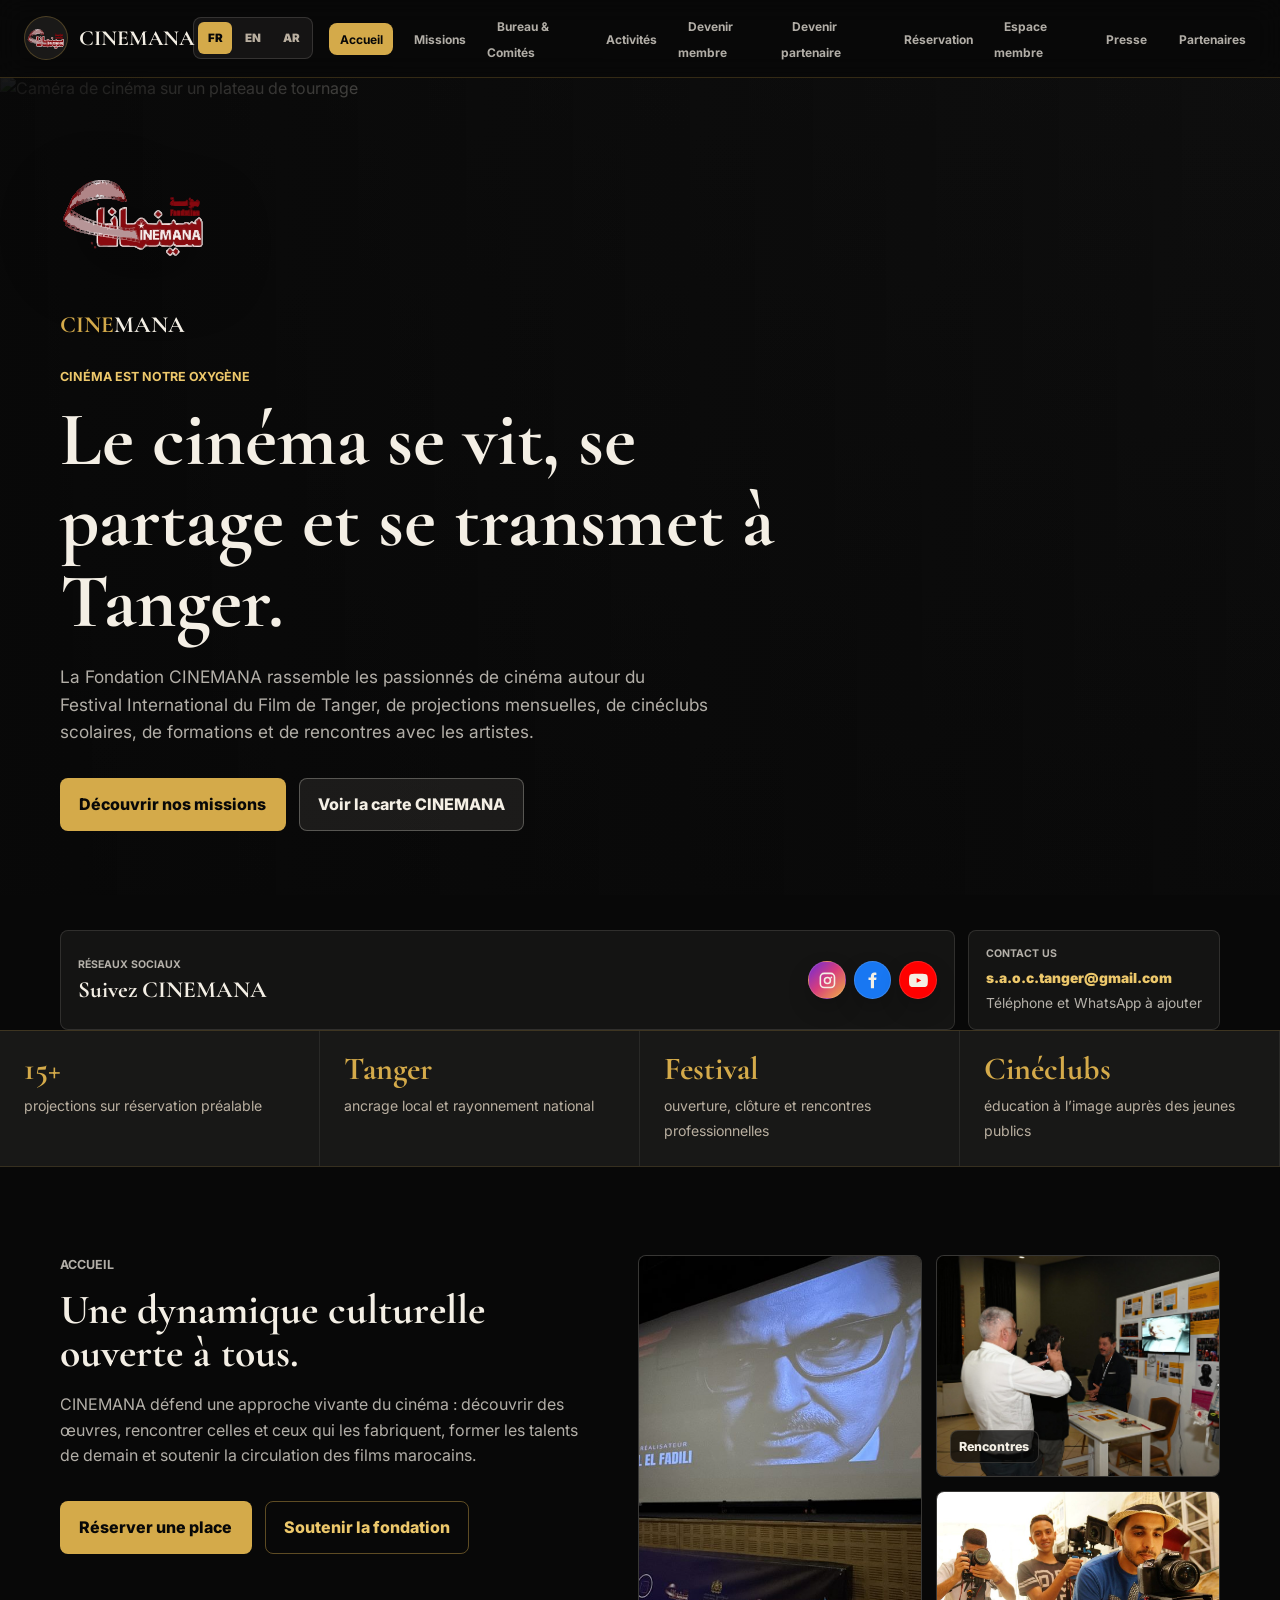
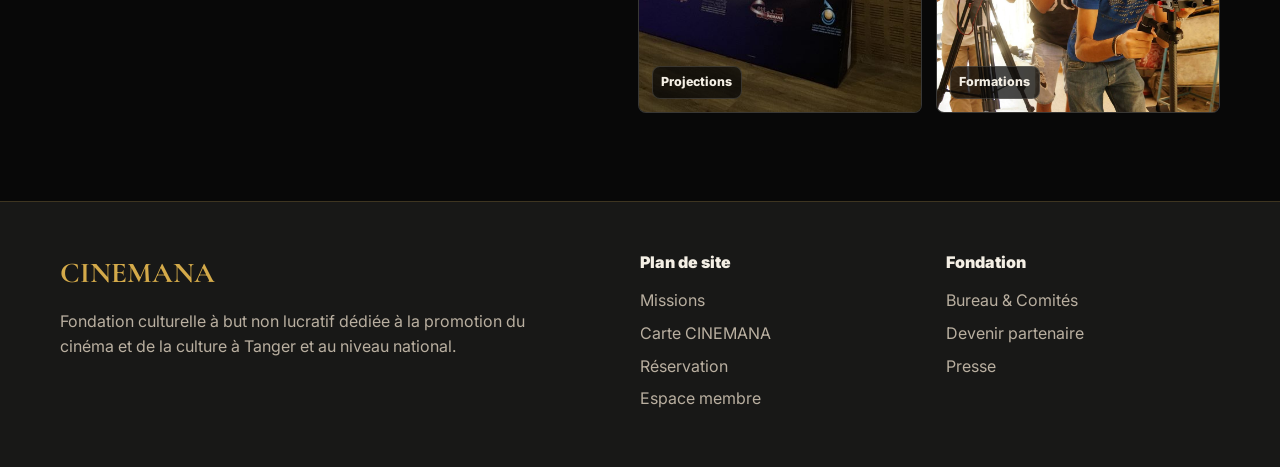
==== index.html @ 995d3445 "Add files via upload" ====
<!DOCTYPE html>
<html lang="fr">
<head>
  <meta charset="UTF-8">
  <meta name="viewport" content="width=device-width, initial-scale=1.0">
  <title>Fondation CINEMANA | Cinéma et culture à Tanger</title>
  <meta name="description" content="Fondation CINEMANA, institution culturelle à but non lucratif dédiée au cinéma, aux cinéclubs, aux formations et au Festival International du Film de Tanger.">
  <link rel="icon" type="image/svg+xml" href="assets/cinemana-logo.svg?v=20260525-favicon">
  <link rel="shortcut icon" href="assets/cinemana-logo.svg?v=20260525-favicon">
  <link rel="preconnect" href="https://fonts.googleapis.com">
  <link rel="preconnect" href="https://fonts.gstatic.com" crossorigin>
  <link rel="preconnect" href="https://images.unsplash.com">
  <link href="https://fonts.googleapis.com/css2?family=Cairo:wght@400;600;700;800&family=Cormorant+Garamond:wght@600;700&family=Inter:wght@400;500;600;700&display=swap" rel="stylesheet">
  <link rel="stylesheet" href="style.css?v=20260526-social-links">
</head>
<body>
  <nav class="site-nav" aria-label="Navigation principale">
    <a class="brand" href="javascript:void(0)" onclick="showPage('home')">
      <img class="brand-logo" src="assets/cinemana-logo.svg?v=20260520-official-logo" alt="Logo CINEMANA">
      <span>CINEMANA</span>
    </a>
    <div class="lang-switcher" aria-label="Choisir la langue">
      <button type="button" class="active" data-lang="fr" onclick="setLanguage('fr')">FR</button>
      <button type="button" data-lang="en" onclick="setLanguage('en')">EN</button>
      <button type="button" data-lang="ar" onclick="setLanguage('ar')">AR</button>
    </div>
    <button class="menu-toggle" type="button" aria-label="Ouvrir le menu" onclick="toggleMenu()">
      <span></span>
      <span></span>
      <span></span>
    </button>
    <ul class="nav-links" id="navLinks">
      <li><a href="javascript:void(0)" id="nav-home" class="active" onclick="showPage('home')">Accueil</a></li>
      <li><a href="javascript:void(0)" id="nav-missions" onclick="showPage('missions')">Missions</a></li>
      <li><a href="javascript:void(0)" id="nav-bureau" onclick="showPage('bureau')">Bureau & Comités</a></li>
      <li><a href="javascript:void(0)" id="nav-activities" onclick="showPage('activities')">Activités</a></li>
      <li><a href="javascript:void(0)" id="nav-membership" onclick="showPage('membership')">Devenir membre</a></li>
      <li><a href="javascript:void(0)" id="nav-partner" onclick="showPage('partner')">Devenir partenaire</a></li>
      <li><a href="javascript:void(0)" id="nav-reservation" onclick="showPage('reservation')">Réservation</a></li>
      <li><a href="javascript:void(0)" id="nav-dashboard" onclick="showPage('dashboard')">Espace membre</a></li>
      <li><a href="javascript:void(0)" id="nav-press" onclick="showPage('press')">Presse</a></li>
      <li><a href="javascript:void(0)" id="nav-partners" onclick="showPage('partners')">Partenaires</a></li>
    </ul>
  </nav>

  <main>
    <section class="page active" id="page-home">
      <div class="hero">
        <img class="hero-image" src="https://images.unsplash.com/photo-1485846234645-a62644f84728?auto=format&fit=crop&w=1800&q=82" alt="Caméra de cinéma sur un plateau de tournage">
        <div class="hero-shade"></div>
        <div class="hero-content">
          <img class="hero-logo" src="assets/cinemana-logo.svg?v=20260520-official-logo" alt="Logo CINEMANA">
          <div class="animated-logo" aria-label="Logo CINEMANA animé">
            <span>CINE</span><span>MANA</span>
          </div>
          <p class="eyebrow">CINÉMA est notre oxygène</p>
          <h1>Le cinéma se vit, se partage et se transmet à Tanger.</h1>
          <p class="hero-copy">
            La Fondation CINEMANA rassemble les passionnés de cinéma autour du Festival International du Film de Tanger, de projections mensuelles, de cinéclubs scolaires, de formations et de rencontres avec les artistes.
          </p>
          <div class="hero-actions">
            <button class="btn primary" type="button" onclick="showPage('missions')">Découvrir nos missions</button>
            <button class="btn secondary" type="button" onclick="showPage('membership')">Voir la carte CINEMANA</button>
          </div>
        </div>
      </div>

      <section class="metrics-band" aria-label="Repères CINEMANA">
        <div>
          <strong>15+</strong>
          <span>projections sur réservation préalable</span>
        </div>
        <div>
          <strong>Tanger</strong>
          <span>ancrage local et rayonnement national</span>
        </div>
        <div>
          <strong>Festival</strong>
          <span>ouverture, clôture et rencontres professionnelles</span>
        </div>
        <div>
          <strong>Cinéclubs</strong>
          <span>éducation à l’image auprès des jeunes publics</span>
        </div>
      </section>

      <section class="section intro-grid">
        <div>
          <p class="eyebrow">Accueil</p>
          <h2>Une dynamique culturelle ouverte à tous.</h2>
          <p>
            CINEMANA défend une approche vivante du cinéma : découvrir des œuvres, rencontrer celles et ceux qui les fabriquent, former les talents de demain et soutenir la circulation des films marocains.
          </p>
          <div class="inline-actions">
            <button class="btn primary" type="button" onclick="showPage('reservation')">Réserver une place</button>
            <button class="btn ghost" type="button" onclick="showPage('partner')">Soutenir la fondation</button>
          </div>
        </div>
        <div class="photo-stack" aria-label="Photos CINEMANA">
          <figure>
            <img loading="lazy" src="assets/activities/monthly-screening.jpg?v=20260525" alt="Projection CINEMANA dans une salle de cinéma">
            <figcaption>Projections</figcaption>
          </figure>
          <figure>
            <img loading="lazy" src="assets/activities/tff-networking.jpg?v=20260525" alt="Rencontre professionnelle pendant le festival">
            <figcaption>Rencontres</figcaption>
          </figure>
          <figure>
            <img loading="lazy" src="assets/activities/school-cineclub-workshop.jpg?v=20260525" alt="Atelier de formation audiovisuelle avec caméra">
            <figcaption>Formations</figcaption>
          </figure>
        </div>
      </section>
    </section>

    <section class="page" id="page-missions">
      <header class="page-hero">
        <p class="eyebrow">Missions</p>
        <h1>Promouvoir le cinéma, former les publics et renforcer les passerelles culturelles.</h1>
      </header>
      <section class="section split">
        <div>
          <h2>La Fondation CINEMANA</h2>
          <p>
            La Fondation CINEMANA est une institution culturelle à but non lucratif dédiée à la promotion du cinéma et de la culture, active à Tanger et au niveau national à travers la Fédération nationale des cinéclubs.
          </p>
          <p>
            Nos missions s’articulent autour de plusieurs axes complémentaires, du festival aux formations, en passant par la médiation culturelle et le renforcement de la distribution des films marocains.
          </p>
        </div>
        <aside class="quote-panel">
          <p>Rejoignez-nous et participez directement ou indirectement à une dynamique culturelle vivante.</p>
        </aside>
      </section>
      <section class="section cards-grid mission-grid">
        <article class="info-card wide">
          <span>01</span>
          <h3>Festival International du Film de Tanger</h3>
          <p>
            Événement phare de notre programmation, le festival propose chaque année une sélection riche de longs et courts métrages marocains et internationaux, des avant-premières, des hommages, ainsi que des rencontres professionnelles. Il est un rendez-vous incontournable pour les cinéphiles et les acteurs du secteur.
          </p>
          <p class="note">Photos du festival à venir.</p>
        </article>
        <article class="info-card">
          <span>02</span>
          <h3>Projections mensuelles</h3>
          <p>Tout au long de l’année, nous organisons des séances régulières dans des salles partenaires à Tanger, permettant au public de découvrir ou redécouvrir des œuvres marocaines et étrangères dans un cadre convivial.</p>
        </article>
        <article class="info-card">
          <span>03</span>
          <h3>Cinéclubs scolaires</h3>
          <p>Nous accompagnons les établissements scolaires dans la création et l’animation de cinéclubs, afin d’éveiller les jeunes générations au langage cinématographique et de former des spectateurs critiques et passionnés.</p>
        </article>
        <article class="info-card">
          <span>04</span>
          <h3>Formations aux métiers du cinéma</h3>
          <p>En partenariat avec des professionnels et la Fédération nationale des cinéclubs, nous proposons des ateliers et des cursus de formation en réalisation, montage, écriture de scénario et gestion de projet culturel.</p>
        </article>
        <article class="info-card">
          <span>05</span>
          <h3>Médiation nationale et internationale</h3>
          <p>Nous développons des actions de médiation culturelle pour rapprocher le cinéma de tous les publics et tissons des partenariats avec des institutions étrangères pour favoriser les échanges et la coopération cinématographique.</p>
        </article>
        <article class="info-card">
          <span>06</span>
          <h3>Infrastructure locale</h3>
          <p>Par la médiatisation de nos actions et l’attractivité de nos événements, nous contribuons à faire rayonner Tanger sur les scènes locale et internationale, tout en soutenant le développement des équipements et des lieux de diffusion.</p>
        </article>
        <article class="info-card wide">
          <span>07</span>
          <h3>Distribution des films marocains</h3>
          <p>Nous travaillons activement à faciliter la circulation des œuvres marocaines sur le territoire national et à l’étranger, en créant des passerelles entre producteurs, distributeurs et salles de cinéma.</p>
        </article>
      </section>
    </section>

    <section class="page" id="page-bureau">
      <header class="page-hero compact">
        <p class="eyebrow">Bureau & Comités</p>
        <h1>Une équipe engagée pour porter les projets CINEMANA.</h1>
      </header>
      <section class="section bureau-layout">
        <div>
          <p class="eyebrow">Bureau exécutif</p>
          <div class="people-list">
            <article><span>Président</span><strong>Mohammed Said Zerbouh</strong></article>
            <article><span>Secrétaire général</span><strong>Ahmed Lahrichi</strong></article>
            <article><span>Trésorier</span><strong>Sara Boulaich</strong></article>
            <article><span>Conseiller</span><strong>Hamza Dakkoun</strong></article>
            <article><span>Conseiller</span><strong>Salaheddin Barghouti</strong></article>
          </div>
        </div>
        <div>
          <p class="eyebrow">Coordinateurs des comités</p>
          <div class="committee-grid">
            <article><span>Organisation</span><strong>Amr Bekkari</strong></article>
            <article><span>Logistique</span><strong>Mohcine El Jaouhari</strong></article>
            <article><span>Audiovisuel</span><strong>Anas Aba</strong></article>
            <article><span>Communication</span><strong>Khaoula El Maaroufi</strong></article>
          </div>
        </div>
      </section>
    </section>

    <section class="page" id="page-activities">
      <header class="page-hero">
        <p class="eyebrow">Activités</p>
        <h1>Activités CINEMANA</h1>
      </header>
      <section class="section activities-index" id="activitiesOverview">
        <div class="activities-intro">
          <p class="eyebrow" id="activitiesOverviewEyebrow">Nos activités</p>
          <h2 id="activitiesOverviewTitle">Explorez les programmes CINEMANA</h2>
        </div>
        <div class="activity-card-grid" id="activityCardGrid"></div>
      </section>
      <section class="section activity-detail-view" id="activityDetail" hidden>
        <button class="btn secondary activity-back" type="button" id="activityBackButton" onclick="closeActivityDetail()">Retour aux activités</button>
        <article class="activity-detail-card" id="activityDetailContent"></article>
      </section>
      <section class="section activity-list legacy-activity-list" hidden>
        <article class="activity-feature">
          <img loading="lazy" src="assets/activities/tff-lobby.jpg?v=20260522" alt="Public du Tangier Film Festival dans le hall">
          <div>
            <p class="eyebrow">Temps fort</p>
            <h2>Tangier Film Festival</h2>
            <div class="festival-copy">
              <p>Tangier Film Festival est une manifestation internationale qui s’est solidement imposée dans le circuit régional des festivals de cinéma comme l’un des festivals africains et arabes les plus réputés.</p>
              <p>Il propose une sélection impressionnante de films en compétition, comprenant des longs métrages, des courts métrages de fiction, des courts métrages d’animation et des courts métrages documentaires, avec la présence de distributeurs et d’agents de festivals de renommée internationale.</p>
              <p>Le Festival invite chaque année des cinéastes du monde entier à participer au Tangier Film Factory, où ils auront l’opportunité de développer leur networking entre producteurs, acheteurs, distributeurs et porteurs de projets, et de voir leur film présenté sur la plateforme du Festival ainsi que promu auprès de tous nos membres à travers le monde.</p>
            </div>
          </div>
        </article>
        <div class="cards-grid">
          <article class="info-card"><h3>Compétition internationale</h3><p>Longs métrages, courts métrages de fiction, animation et documentaires dans une sélection reconnue.</p></article>
          <article class="info-card"><h3>Tangier Film Factory</h3><p>Un espace de développement et de networking entre cinéastes, producteurs, acheteurs et distributeurs.</p></article>
          <article class="info-card"><h3>Rayonnement mondial</h3><p>Des films présentés sur la plateforme du Festival et promus auprès d’un réseau international de membres.</p></article>
        </div>
        <div class="festival-gallery" aria-label="Photos du Tangier Film Festival">
          <figure>
            <img loading="lazy" src="assets/activities/tff-red-carpet.jpg?v=20260522" alt="Invités sur le tapis rouge du Tangier Film Festival">
            <figcaption>Tapis rouge</figcaption>
          </figure>
          <figure>
            <img loading="lazy" src="assets/activities/tff-theatre.jpg?v=20260522" alt="Public dans la salle pendant le Tangier Film Festival">
            <figcaption>Cérémonie</figcaption>
          </figure>
          <figure>
            <img loading="lazy" src="assets/activities/tff-networking.jpg?v=20260522" alt="Espace professionnel du Tangier Film Festival">
            <figcaption>Networking</figcaption>
          </figure>
          <figure>
            <img loading="lazy" src="assets/activities/tff-press.webp?v=20260522" alt="Interview presse pendant le Tangier Film Festival">
            <figcaption>Presse</figcaption>
          </figure>
          <figure>
            <img loading="lazy" src="assets/activities/tff-awards.jpg?v=20260522" alt="Lauréats avec leurs trophées au Tangier Film Festival">
            <figcaption>Lauréats</figcaption>
          </figure>
        </div>
        <article class="activity-feature monthly-feature">
          <img loading="lazy" src="assets/activities/monthly-screening.jpg?v=20260522" alt="Projection mensuelle CINEMANA au Palais des Arts de Tanger">
          <div>
            <p class="eyebrow">Cycle de projections</p>
            <h2>Projections Mensuelles</h2>
            <div class="monthly-copy">
              <p>Dans le cadre du projet SIN lancé par le ministère de la Jeunesse et de la Culture en partenariat avec la Fédération nationale des cinéclubs, la Fondation CINEMANA organise des cycles de projections mensuelles en collaboration avec la Direction régionale de la culture et le Palais des Arts de Tanger.</p>
            </div>
          </div>
        </article>
        <div class="cards-grid monthly-cards">
          <article class="info-card"><h3>Projet SIN</h3><p>Un programme national qui rapproche le cinéma du public et accompagne la vie culturelle locale.</p></article>
          <article class="info-card"><h3>Partenariats institutionnels</h3><p>Une action menée avec le ministère, la Fédération nationale des cinéclubs et la Direction régionale de la culture.</p></article>
          <article class="info-card"><h3>Palais des Arts de Tanger</h3><p>Un espace de projection et de rencontre pour partager les films avec les publics de Tanger.</p></article>
        </div>
        <div class="festival-gallery monthly-gallery" aria-label="Photos des projections mensuelles CINEMANA">
          <figure>
            <img loading="lazy" src="assets/activities/monthly-screening.jpg?v=20260522" alt="Écran de projection pendant une projection mensuelle CINEMANA">
            <figcaption>Projection</figcaption>
          </figure>
          <figure>
            <img loading="lazy" src="assets/activities/monthly-lobby.jpg?v=20260522" alt="Public dans le hall pendant les projections mensuelles CINEMANA">
            <figcaption>Accueil du public</figcaption>
          </figure>
          <figure>
            <img loading="lazy" src="assets/activities/monthly-award.jpg?v=20260522" alt="Remise symbolique pendant une projection mensuelle CINEMANA">
            <figcaption>Rencontre</figcaption>
          </figure>
          <figure>
            <img loading="lazy" src="assets/activities/monthly-guests.jpg?v=20260522" alt="Invités devant le panneau CINEMANA pendant les projections mensuelles">
            <figcaption>Invités</figcaption>
          </figure>
          <figure>
            <img loading="lazy" src="assets/activities/monthly-interview.jpg?v=20260522" alt="Interview pendant les projections mensuelles CINEMANA">
            <figcaption>Échange</figcaption>
          </figure>
        </div>
        <article class="activity-feature training-feature">
          <img loading="lazy" src="assets/activities/courts-entre-2-rives.jpg?v=20260523" alt="Affiche de la résidence COURTS ENTRE 2 RIVES">
          <div>
            <p class="eyebrow">Atelier et formation</p>
            <h2>COURTS ENTRE 2 RIVES</h2>
            <div class="training-copy">
              <p>La Fondation CINEMANA organise, en partenariat avec France Télévisions et les trois festivals Les Nuits MED, MoliseCinema et Vues sur les Arts, la résidence méditerranéenne « COURTS ENTRE 2 RIVES », qui invite quatre porteurs de projets de courts métrages du Maroc, de France, de Tunisie et d’Italie à développer leurs projets et à concourir pour un prix d’achat de France Télévisions.</p>
            </div>
          </div>
        </article>
        <div class="cards-grid training-cards">
          <article class="info-card"><h3>Résidence méditerranéenne</h3><p>Un programme de développement dédié aux courts métrages entre le Maroc, la France, la Tunisie et l’Italie.</p></article>
          <article class="info-card"><h3>Partenaires internationaux</h3><p>Une résidence organisée avec France Télévisions, Les Nuits MED, MoliseCinema et Vues sur les Arts.</p></article>
          <article class="info-card"><h3>Prix d’achat</h3><p>Les projets accompagnés concourent pour un prix d’achat de France Télévisions.</p></article>
        </div>
        <article class="activity-feature school-feature">
          <img loading="lazy" src="assets/activities/school-cineclub-camera.jpg?v=20260523" alt="Élève manipulant une caméra pendant un cinéclub scolaire CINEMANA">
          <div>
            <p class="eyebrow">Cinéclubs scolaires</p>
            <h2>Cinéclubs scolaires</h2>
            <div class="school-copy">
              <p>La Fondation CINEMANA anime des ciné-clubs scolaires au sein de plusieurs établissements éducatifs de Tanger, à travers l’organisation de projections de films, d’ateliers d’initiation au cinéma et de formations destinées aux élèves et aux étudiants. À travers ces activités, la fondation œuvre à promouvoir l’éducation à l’image, à développer l’esprit critique et la créativité des jeunes, tout en favorisant l’échange culturel et l’ouverture sur différentes formes d’expression artistique et cinématographique.</p>
            </div>
          </div>
        </article>
        <div class="cards-grid school-cards">
          <article class="info-card"><h3>Éducation à l’image</h3><p>Des projections et ateliers pour apprendre aux jeunes à lire, analyser et questionner les images.</p></article>
          <article class="info-card"><h3>Initiation au cinéma</h3><p>Des formations pratiques autour de la caméra, de la narration, de la réalisation et des métiers du cinéma.</p></article>
          <article class="info-card"><h3>Créativité et échange</h3><p>Un cadre qui développe l’esprit critique, la créativité et l’ouverture culturelle des élèves et étudiants.</p></article>
        </div>
        <div class="festival-gallery school-gallery" aria-label="Photos des cinéclubs scolaires CINEMANA">
          <figure>
            <img loading="lazy" src="assets/activities/school-cineclub-camera.jpg?v=20260523" alt="Élève utilisant une caméra pendant un atelier de cinéclub scolaire">
            <figcaption>Atelier caméra</figcaption>
          </figure>
          <figure>
            <img loading="lazy" src="assets/activities/school-cineclub-group.jpg?v=20260523" alt="Groupe d’élèves participant à un cinéclub scolaire à Tanger">
            <figcaption>Groupe d’élèves</figcaption>
          </figure>
          <figure>
            <img loading="lazy" src="assets/activities/school-cineclub-workshop.jpg?v=20260523" alt="Jeunes en pratique audiovisuelle avec caméras et stabilisateur">
            <figcaption>Pratique audiovisuelle</figcaption>
          </figure>
          <figure>
            <img loading="lazy" src="assets/activities/school-cineclub-mentor.jpg?v=20260523" alt="Encadrement technique avec des élèves autour d’une caméra">
            <figcaption>Encadrement</figcaption>
          </figure>
          <figure>
            <img loading="lazy" src="assets/activities/school-cineclub-discussion.jpg?v=20260523" alt="Échange pédagogique entre formateur et jeunes participants">
            <figcaption>Échange pédagogique</figcaption>
          </figure>
          <figure>
            <img loading="lazy" src="assets/activities/school-cineclub-screening.jpg?v=20260523" alt="Public scolaire assistant à une projection">
            <figcaption>Projection scolaire</figcaption>
          </figure>
        </div>
      </section>
    </section>

    <section class="page" id="page-membership">
      <header class="page-hero membership-hero">
        <p class="eyebrow">Carte CINEMANA</p>
        <h1>Devenir membre</h1>
        <p>
          En devenant membre de la Fondation CINEMANA, vous accédez à un ensemble d’avantages exclusifs conçus pour les passionnés de cinéma et de la culture.
        </p>
      </header>
      <section class="section benefits-list">
        <article class="benefit-card">
          <span>01</span>
          <h2>Projections sur réservation</h2>
          <p>L’entrée par réservation préalable à plus de quinze projections cinématographiques organisées tout au long de l’année, couvrant aussi bien les séances mensuelles que la programmation spéciale du Festival International du Film de Tanger.</p>
        </article>
        <article class="benefit-card">
          <span>02</span>
          <h2>Cérémonies et espace VIP</h2>
          <p>Une invitation personnelle aux prestigieuses cérémonies d’ouverture et de clôture du festival, avec un accès privilégié à l’espace VIP où vous pourrez échanger dans un cadre convivial.</p>
        </article>
        <article class="benefit-card">
          <span>03</span>
          <h2>Rencontres inédites</h2>
          <p>La possibilité de participer à des rencontres et débats inédits avec les plus grandes stars et réalisateurs marocains.</p>
        </article>
        <article class="benefit-card">
          <span>04</span>
          <h2>Tirage au sort carte blanche</h2>
          <p>Une participation automatique à un tirage au sort pour gagner une carte blanche donnant accès à l’Université Cinématographique organisée par la Fédération nationale des cinéclubs, incluant hébergement, restauration et participation aux ateliers et formations programmés.</p>
        </article>
        <article class="benefit-card">
          <span>05</span>
          <h2>Séjour à Marrakech</h2>
          <p>Participation à la grande tombola pour gagner un séjour à Marrakech.</p>
        </article>
      </section>
      <section class="section closing-cta">
        <h2>Avec la carte CINEMANA, « Vivez le cinéma. Redonnez vie au cinéma. »</h2>
        <p></p>
        <button class="btn primary" type="button" onclick="openMemberForm()">Demander ma carte</button>
      </section>
    </section>

    <section class="page" id="page-partner">
      <header class="page-hero compact">
        <p class="eyebrow">Devenir partenaire</p>
        <h1>Devenir partenaire de la Fondation CINEMANA</h1>
      </header>
      <section class="section partner-layout">
        <div>
          <h2>Associez votre image à une dynamique culturelle d’envergure.</h2>
          <p>
            Rejoindre la Fondation CINEMANA en tant que partenaire, c’est associer votre image à une dynamique culturelle d’envergure nationale et internationale, active à Tanger et à travers tout le Maroc via la Fédération nationale des cinéclubs.
          </p>
          <p>
            Notre offre de partenariat vous permet d’offrir à vos collaborateurs ou à vos publics la carte d’adhésion CINEMANA, conçue pour vivre le cinéma de l’intérieur.
          </p>
        </div>
        <aside class="quote-panel partner-close">
          <p>Devenir partenaire CINEMANA, c’est allier responsabilité sociétale, rayonnement culturel et avantage concret pour vos équipes, tout en participant à redonner vie au cinéma.</p>
        </aside>
      </section>
      <section class="section cards-grid partner-benefits">
        <article class="info-card"><span>01</span><h3>Visibilité valorisante</h3><p>Une présence sur nos supports de communication : site web, réseaux sociaux, affiches du festival et bande-annonce avant chaque projection, avec mention de votre logo et de votre engagement culturel.</p></article>
        <article class="info-card"><span>02</span><h3>Avantage RH différenciant</h3><p>Carte d’adhésion annuelle pour vos collaborateurs, incluant plus de quinze projections gratuites, invitations aux cérémonies, accès VIP, rencontres et dédicaces avec des stars et réalisateurs marocains et étrangers.</p></article>
        <article class="info-card"><span>03</span><h3>Tarif préférentiel</h3><p>À partir de dix cartes commandées, le prix unitaire est réduit selon un tarif dégressif.</p></article>
        <article class="info-card"><span>04</span><h3>Invitation entreprise</h3><p>Une invitation personnelle pour un représentant de votre entreprise aux cérémonies d’ouverture et de clôture du festival, avec accès aux espaces VIP et industrie.</p></article>
        <article class="info-card"><span>05</span><h3>Certification culturelle</h3><p>Une certification de partenaire culturel que vous pouvez valoriser dans vos rapports RSE, sur votre site internet et dans vos communications internes.</p></article>
        <article class="info-card"><span>06</span><h3>Impact concret</h3><p>Une contribution au renforcement de l’infrastructure cinématographique locale, à la distribution des films marocains et à l’attractivité de Tanger sur la scène nationale et internationale.</p></article>
      </section>
    </section>

    <section class="page" id="page-reservation">
      <header class="page-hero compact">
        <p class="eyebrow">Réservation</p>
        <h1>Choisissez votre parcours de réservation.</h1>
      </header>
      <section class="section reservation-layout">
        <div>
          <h2>Membre ou particulier</h2>
          <p>
            Les membres CINEMANA réservent avec leur code et choisissent leur place après vérification téléphonique. Les particuliers remplissent une demande qui passe par validation avant l’envoi du ticket.
          </p>
          <p class="note">La réception du ticket indique le numéro de place confirmé.</p>
        </div>
        <aside class="quote-panel">
          <p>Un parcours clair pour confirmer les places et garder une expérience fluide le jour de la projection.</p>
        </aside>
      </section>
      <section class="section reservation-choice-grid">
        <article class="reservation-card">
          <p class="eyebrow">Réserver comme membre</p>
          <h2>Réservation membre</h2>
          <ol class="flow-steps">
            <li>Demande du code membre.</li>
            <li>Vérification par téléphone.</li>
            <li>Choix de la place.</li>
            <li>Confirmation de la réservation.</li>
          </ol>
          <form class="form-panel" id="memberReservationForm" onsubmit="submitMemberReservation(event)">
            <label>
              Prénom
              <input type="text" id="memberReservationFirstName" name="memberReservationFirstName" autocomplete="given-name" required>
            </label>
            <label>
              Nom
              <input type="text" id="memberReservationLastName" name="memberReservationLastName" autocomplete="family-name" required>
            </label>
            <label>
              Code membre / Référence membre
              <input type="text" id="memberCode" name="memberCode" placeholder="CIN-2026-XXXXXX" required>
            </label>
            <label>
              Téléphone
              <input type="tel" id="memberTel" name="memberTel" autocomplete="tel" required>
            </label>
            <label>
              E-mail
              <input type="email" id="memberReservationEmail" name="memberReservationEmail" autocomplete="email" required>
            </label>
            <button class="btn primary full" type="submit">Vérifier et choisir un siège</button>
            <p class="form-message" id="memberReservationMessage" role="status" aria-live="polite"></p>
          </form>
        </article>
        <article class="reservation-card">
          <p class="eyebrow">Réserver comme particulier</p>
          <h2>Demande de réservation</h2>
          <ol class="flow-steps">
            <li>Remplir le formulaire.</li>
            <li>Attendre la validation.</li>
            <li>Recevoir la confirmation.</li>
            <li>Recevoir le ticket avec numéro de place.</li>
          </ol>
          <form class="form-panel" id="publicReservationForm" onsubmit="submitPublicReservation(event)">
          <label>
            Prénom
            <input type="text" id="publicFirstName" name="first_name" autocomplete="given-name" required>
          </label>
          <label>
            Nom
            <input type="text" id="publicLastName" name="last_name" autocomplete="family-name" required>
          </label>
          <label>
            Tel WhatsApp
            <input type="tel" id="publicWhatsapp" name="whatsapp" autocomplete="tel" required>
          </label>
          <label>
            E-mail
            <input type="email" id="publicEmail" name="email" autocomplete="email" required>
          </label>
          <label>
            Âge
            <input type="number" id="publicAge" name="age" min="6" max="120" required>
          </label>
          <label>
            Fonction
            <input type="text" id="publicRole" name="role" required>
          </label>
          <label>
            Comment as-tu su pour la projection ?
            <input type="text" id="publicSource" name="source" required>
          </label>
            <button class="btn primary full" type="submit">Envoyer la demande</button>
            <p class="form-message" id="publicReservationMessage" role="status" aria-live="polite"></p>
          </form>
        </article>
      </section>
      <section class="section seat-selection" id="seatSelection" hidden>
        <div class="seat-selection-header">
          <div>
            <p class="eyebrow">Plan de salle</p>
            <h2>Choisissez un seul siège.</h2>
            <p id="seatSelectionIntro">Les sièges déjà réservés ne sont pas disponibles.</p>
          </div>
          <button class="btn ghost" type="button" id="seatBackButton" onclick="cancelSeatSelection()">Retour</button>
        </div>
        <div class="cinema-stage" id="cinemaStage">SCÈNE</div>
        <div class="seat-map-shell">
          <div class="seat-map" id="seatMap" aria-label="Plan de salle CINEMANA"></div>
        </div>
        <div class="seat-entrances" aria-hidden="true">
          <span>ENTRÉE 1</span>
          <span>ENTRÉE 2</span>
        </div>
        <div class="seat-legend" id="seatLegend">
          <span><i class="seat-swatch available"></i>Disponible</span>
          <span><i class="seat-swatch selected"></i>Sélectionné</span>
          <span><i class="seat-swatch pending"></i>En attente</span>
          <span><i class="seat-swatch reserved"></i>Réservé</span>
        </div>
        <p class="selected-seat-summary" id="selectedSeatSummary">Aucun siège sélectionné.</p>
        <button class="btn primary full" type="button" id="confirmSeatButton" onclick="confirmSeatSelection()" disabled>Confirmer la réservation</button>
        <p class="form-message" id="seatSelectionMessage" role="status" aria-live="polite"></p>
      </section>
      <section class="section reservation-complete" id="reservationComplete" hidden>
        <div class="reservation-complete-card">
          <div class="reservation-complete-icon" aria-hidden="true">✓</div>
          <p class="eyebrow" id="reservationCompleteEyebrow">Réservation</p>
          <h2 id="reservationCompleteTitle">Demande enregistrée</h2>
          <p id="reservationCompleteText">Votre demande de réservation est enregistrée.</p>
          <button class="btn primary" type="button" id="reservationCompleteHome" onclick="goReservationHome()">Accueil</button>
        </div>
      </section>
    </section>

    <section class="page" id="page-dashboard">
      <header class="page-hero compact member-space-hero">
        <p class="eyebrow" id="dashboardHeroEyebrow">Espace membre</p>
        <h1 id="dashboardHeroTitle">Connectez-vous à votre compte CINEMANA.</h1>
      </header>

      <section class="section dashboard-auth-grid" id="memberLoginPanel">
        <article class="member-login-card">
          <p class="eyebrow" id="memberLoginEyebrow">Carte CINEMANA</p>
          <h2 id="memberLoginTitle">Connexion membre</h2>
          <p id="memberLoginCopy">Utilisez l’e-mail et le mot de passe créés lors de votre demande d’adhésion.</p>
          <form class="dashboard-login-form" id="memberLoginForm" onsubmit="submitMemberLogin(event)" novalidate>
            <label>
              <span id="memberLoginEmailLabel">E-mail</span>
              <input type="email" id="memberLoginEmail" autocomplete="email" required>
            </label>
            <label>
              <span id="memberLoginPasswordLabel">Mot de passe</span>
              <input type="password" id="memberLoginPassword" autocomplete="current-password" required>
            </label>
            <button class="btn primary full" type="submit" id="memberLoginButton">Se connecter</button>
            <p class="form-message" id="memberLoginMessage" role="status" aria-live="polite"></p>
          </form>
        </article>
        <aside class="dashboard-access-card">
          <p class="eyebrow" id="dashboardAccessEyebrow">Avantages connectés</p>
          <h2 id="dashboardAccessTitle">Votre carte devient un vrai espace de suivi.</h2>
          <div class="dashboard-access-list">
            <span id="dashboardAccessItem1">Réservations prioritaires pour les membres validés.</span>
            <span id="dashboardAccessItem2">Suivi des tickets et des demandes en cours.</span>
            <span id="dashboardAccessItem3">Historique des projections et présence.</span>
          </div>
        </aside>
      </section>

      <section class="section member-dashboard" id="memberDashboard" hidden>
        <div class="dashboard-topbar">
          <div>
            <p class="eyebrow" id="memberDashboardEyebrow">Tableau de bord</p>
            <h2 id="memberDashboardGreeting">Bonjour</h2>
            <p id="memberDashboardIntro">Voici votre espace membre CINEMANA.</p>
          </div>
          <div class="dashboard-actions">
            <button class="btn secondary" type="button" id="memberDashboardRefresh" onclick="refreshMemberDashboard()">Actualiser</button>
            <button class="btn ghost" type="button" id="memberDashboardLogout" onclick="logoutMember()">Se déconnecter</button>
          </div>
        </div>

        <div class="dashboard-profile-grid">
          <article class="dashboard-profile-card">
            <span class="member-status-chip" id="memberDashboardStatus">Statut</span>
            <h3 id="memberDashboardName">Membre CINEMANA</h3>
            <dl>
              <div><dt id="memberDashboardReferenceLabel">Référence membre</dt><dd id="memberDashboardReference">-</dd></div>
              <div><dt id="memberDashboardEmailLabel">E-mail</dt><dd id="memberDashboardEmail">-</dd></div>
              <div><dt id="memberDashboardPhoneLabel">Téléphone</dt><dd id="memberDashboardPhone">-</dd></div>
              <div><dt id="memberDashboardCityLabel">Ville</dt><dd id="memberDashboardCity">-</dd></div>
            </dl>
          </article>
          <article class="dashboard-priority-card">
            <p class="eyebrow" id="memberDashboardPriorityEyebrow">Priorité membre</p>
            <h3 id="memberDashboardPriorityTitle">Réservez avant l’ouverture au public.</h3>
            <p id="memberDashboardPriorityText">Les membres validés bénéficient d’un accès prioritaire lorsque les réservations d’un événement sont ouvertes.</p>
            <button class="btn primary" type="button" id="memberDashboardReserveButton" onclick="showPage('reservation')">Réserver maintenant</button>
          </article>
        </div>

        <div class="dashboard-stat-grid" id="memberDashboardStats">
          <article><strong id="memberStatActive">0</strong><span id="memberStatActiveLabel">Réservations actives</span></article>
          <article><strong id="memberStatPending">0</strong><span id="memberStatPendingLabel">En attente</span></article>
          <article><strong id="memberStatAttended">0</strong><span id="memberStatAttendedLabel">Déjà assistées</span></article>
          <article><strong id="memberStatPrivileges">4</strong><span id="memberStatPrivilegesLabel">Avantages disponibles</span></article>
        </div>

        <div class="dashboard-content-grid">
          <section class="dashboard-panel">
            <div class="dashboard-panel-heading">
              <p class="eyebrow" id="memberReservationsEyebrow">Mes réservations</p>
              <h3 id="memberReservationsTitle">Réservations en cours</h3>
            </div>
            <div class="dashboard-reservation-list" id="memberReservationList"></div>
          </section>
          <section class="dashboard-panel">
            <div class="dashboard-panel-heading">
              <p class="eyebrow" id="memberAttendedEyebrow">Historique</p>
              <h3 id="memberAttendedTitle">Projections déjà assistées</h3>
            </div>
            <div class="dashboard-reservation-list compact" id="memberAttendedList"></div>
          </section>
        </div>

        <section class="dashboard-panel member-benefits-panel">
          <div class="dashboard-panel-heading">
            <p class="eyebrow" id="memberBenefitsEyebrow">Privilèges</p>
            <h3 id="memberBenefitsTitle">Avantages de votre carte CINEMANA</h3>
          </div>
          <div class="dashboard-benefit-grid" id="memberBenefitGrid"></div>
        </section>
      </section>
    </section>

    <section class="page" id="page-press">
      <header class="page-hero compact">
        <p class="eyebrow">Presse</p>
        <h1>Informations presse et demandes médias.</h1>
      </header>
      <section class="section cards-grid">
        <article class="info-card"><h3>Communiqués</h3><p>Actualités de la Fondation CINEMANA, annonces de programmation, partenariats et temps forts du festival.</p></article>
        <article class="info-card"><h3>Dossier de presse</h3><p>Présentation de la fondation, missions, bureau, visuels officiels et chiffres clés à mettre à jour avec les prochains documents.</p></article>
        <article class="info-card"><h3>Accréditations</h3><p>Demandes d’accès presse pour les cérémonies, projections, conférences, interviews et espaces professionnels.</p></article>
        <article class="info-card"><h3>Contact média</h3><p>Coordination communication : Khaoula El Maaroufi.</p></article>
      </section>
    </section>

    <section class="page" id="page-partners">
      <header class="page-hero compact">
        <p class="eyebrow">Partenaires</p>
        <h1>Un réseau au service du cinéma marocain et de la médiation culturelle.</h1>
      </header>
      <section class="section partner-logos">
        <article><span>Institutions culturelles</span></article>
        <article><span>Salles partenaires</span></article>
        <article><span>Écoles et cinéclubs</span></article>
        <article><span>Médias</span></article>
        <article><span>Professionnels du cinéma</span></article>
        <article><span>Partenaires internationaux</span></article>
      </section>
    </section>

    <section class="section global-connect" id="globalConnect" aria-label="Réseaux sociaux et contact CINEMANA">
      <div class="global-social-panel">
        <div>
          <p class="eyebrow" id="globalSocialEyebrow">Réseaux sociaux</p>
          <h2 id="globalSocialTitle">Suivez CINEMANA</h2>
        </div>
        <div class="social-icon-grid" aria-label="Réseaux sociaux CINEMANA">
          <a class="social-link instagram" href="https://www.instagram.com/fondation.cinemana?igsh=NXl3bjFwaDJhbXhh" target="_blank" rel="noopener noreferrer" aria-label="Instagram" title="Instagram">
            <svg viewBox="0 0 24 24" aria-hidden="true">
              <path d="M7.8 2h8.4A5.8 5.8 0 0 1 22 7.8v8.4A5.8 5.8 0 0 1 16.2 22H7.8A5.8 5.8 0 0 1 2 16.2V7.8A5.8 5.8 0 0 1 7.8 2Zm0 2A3.8 3.8 0 0 0 4 7.8v8.4A3.8 3.8 0 0 0 7.8 20h8.4a3.8 3.8 0 0 0 3.8-3.8V7.8A3.8 3.8 0 0 0 16.2 4H7.8Zm4.2 3.2a4.8 4.8 0 1 1 0 9.6 4.8 4.8 0 0 1 0-9.6Zm0 2a2.8 2.8 0 1 0 0 5.6 2.8 2.8 0 0 0 0-5.6Zm5-2.05a1.1 1.1 0 1 1 0 2.2 1.1 1.1 0 0 1 0-2.2Z"/>
            </svg>
          </a>
          <a class="social-link facebook" href="https://www.facebook.com/share/1EMbNVkmW1/" target="_blank" rel="noopener noreferrer" aria-label="Facebook" title="Facebook">
            <svg viewBox="0 0 24 24" aria-hidden="true">
              <path d="M14 8.25V6.4c0-.9.2-1.4 1.4-1.4H17V2.1C16.2 2 15.4 2 14.6 2 11.8 2 10 3.7 10 6.8v1.45H7v3.25h3V22h4V11.5h2.75l.45-3.25H14Z"/>
            </svg>
          </a>
          <a class="social-link youtube" href="https://youtube.com/@tangierfilmfestival684?si=-WgTP45L8WacgyOe" target="_blank" rel="noopener noreferrer" aria-label="YouTube" title="YouTube">
            <svg viewBox="0 0 24 24" aria-hidden="true">
              <path d="M23.5 6.2a3 3 0 0 0-2.1-2.12C19.55 3.58 12 3.58 12 3.58s-7.55 0-9.4.5A3 3 0 0 0 .5 6.2 31.5 31.5 0 0 0 0 12a31.5 31.5 0 0 0 .5 5.8 3 3 0 0 0 2.1 2.12c1.85.5 9.4.5 9.4.5s7.55 0 9.4-.5a3 3 0 0 0 2.1-2.12A31.5 31.5 0 0 0 24 12a31.5 31.5 0 0 0-.5-5.8ZM9.75 15.02V8.98L15.6 12l-5.85 3.02Z"/>
            </svg>
          </a>
        </div>
      </div>
      <div class="global-contact-panel">
        <p class="eyebrow" id="globalContactEyebrow">Contact us</p>
        <div class="global-contact-list">
          <a id="globalContactEmail" href="mailto:s.a.o.c.tanger@gmail.com">s.a.o.c.tanger@gmail.com</a>
          <span id="globalContactPhone">Téléphone et WhatsApp à ajouter</span>
        </div>
      </div>
    </section>
  </main>

  <footer class="site-footer">
    <div>
      <strong>CINEMANA</strong>
      <p>Fondation culturelle à but non lucratif dédiée à la promotion du cinéma et de la culture à Tanger et au niveau national.</p>
    </div>
    <div>
      <span>Plan de site</span>
      <a href="javascript:void(0)" onclick="showPage('missions')">Missions</a>
      <a href="javascript:void(0)" onclick="showPage('membership')">Carte CINEMANA</a>
      <a href="javascript:void(0)" onclick="showPage('reservation')">Réservation</a>
      <a href="javascript:void(0)" onclick="showPage('dashboard')">Espace membre</a>
    </div>
    <div>
      <span>Fondation</span>
      <a href="javascript:void(0)" onclick="showPage('bureau')">Bureau & Comités</a>
      <a href="javascript:void(0)" onclick="showPage('partner')">Devenir partenaire</a>
      <a href="javascript:void(0)" onclick="showPage('press')">Presse</a>
    </div>
  </footer>

  <div class="modal-overlay" id="memberModal" onclick="closeMemberModalOutside(event)">
    <form class="member-modal" onsubmit="submitMember(event)" novalidate>
      <div class="modal-header">
        <div>
          <p class="eyebrow">Carte CINEMANA</p>
          <h2>Demande d’adhésion</h2>
        </div>
        <button type="button" aria-label="Fermer" onclick="closeMemberForm()">×</button>
      </div>
      <div class="member-form-grid">
        <label>
          Prénom
          <input type="text" id="memberFirstName" name="first_name" autocomplete="given-name" required>
        </label>
        <label>
          Nom
          <input type="text" id="memberLastName" name="last_name" autocomplete="family-name" required>
        </label>
        <label>
          Date de naissance
          <input type="date" id="memberBirthday" name="birthday" required>
        </label>
        <label>
          Ville
          <input type="text" id="memberCity" name="city" autocomplete="address-level2" required>
        </label>
        <label>
          Téléphone
          <input type="tel" id="memberPhone" name="phone" autocomplete="tel" required>
        </label>
        <label>
          Fonction
          <select id="memberProfessionType" name="profession_type" required>
            <option value="">Choisir une fonction</option>
            <option value="student">Étudiant</option>
            <option value="employee">Employé</option>
            <option value="other">Autre</option>
          </select>
        </label>
        <label class="member-form-wide" id="memberProfessionOtherWrap" hidden>
          Autre fonction
          <input type="text" id="memberProfessionOther" name="profession_other">
        </label>
        <label class="member-form-wide">
          Comment avez-vous connu CINEMANA ?
          <select id="memberReferralType" name="referral_type" required>
            <option value="">Choisir une réponse</option>
            <option value="social">Réseaux sociaux</option>
            <option value="internet">Internet</option>
            <option value="person">Suggestion d’une personne</option>
            <option value="chance">Par hasard</option>
            <option value="other">Autre</option>
          </select>
        </label>
        <label id="memberReferralSocialWrap" hidden>
          Réseau social
          <select id="memberReferralSocial" name="referral_social">
            <option value="">Choisir le réseau</option>
            <option value="instagram">Instagram</option>
            <option value="facebook">Facebook</option>
            <option value="tiktok">TikTok</option>
            <option value="youtube">YouTube</option>
            <option value="whatsapp">WhatsApp</option>
            <option value="linkedin">LinkedIn</option>
            <option value="x">X / Twitter</option>
          </select>
        </label>
        <label id="memberReferralOtherWrap" hidden>
          Précisez
          <input type="text" id="memberReferralOther" name="referral_other">
        </label>
        <label>
          E-mail
          <input type="email" id="memberEmail" name="email" autocomplete="email" required>
        </label>
        <label>
          Mot de passe
          <input type="password" id="memberPassword" name="password" autocomplete="new-password" minlength="8" required>
        </label>
        <label class="member-form-wide">
          Répéter le mot de passe
          <input type="password" id="memberRepeatPassword" name="repeat_password" autocomplete="new-password" minlength="8" required>
        </label>
      </div>
      <div class="member-verification" id="memberVerificationStep" hidden>
        <label>
          Code de vérification
          <input type="text" id="memberVerificationCode" name="verification_code" inputmode="numeric" maxlength="6" autocomplete="one-time-code">
        </label>
        <p id="memberVerificationHelp">Entrez le code à 6 chiffres reçu par e-mail.</p>
      </div>
      <button class="btn primary full" type="submit">Envoyer ma demande</button>
      <p class="form-message" id="memberMessage" role="status" aria-live="polite"></p>
      <section class="member-complete" id="memberComplete" hidden>
        <div class="reservation-complete-icon" aria-hidden="true">✓</div>
        <p class="eyebrow" id="memberCompleteEyebrow">Carte CINEMANA</p>
        <h2 id="memberCompleteTitle">Demande envoyée</h2>
        <p id="memberCompleteText">Nous avons bien reçu votre demande d’adhésion CINEMANA. Notre équipe va l’étudier et vous répondra dans les plus brefs délais.</p>
        <button class="btn primary" type="button" id="memberCompleteHome" onclick="goMemberHome()">Retour à l’accueil</button>
      </section>
    </form>
  </div>

  <script defer src="https://www.gstatic.com/firebasejs/12.7.0/firebase-app-compat.js"></script>
  <script defer src="https://www.gstatic.com/firebasejs/12.7.0/firebase-auth-compat.js"></script>
  <script defer src="https://www.gstatic.com/firebasejs/12.7.0/firebase-firestore-compat.js"></script>
  <script defer src="https://cdn.jsdelivr.net/npm/@emailjs/browser@4/dist/email.min.js"></script>
  <script defer src="script.js?v=20260526-social-links"></script>
  <script defer src="reservation-extension.js?v=20260526-social-links"></script>
</body>
</html>
---- style.css ----
:root {
  --ink: #080808;
  --coal: #111111;
  --panel: #181817;
  --panel-2: #22201d;
  --cream: #f4efe5;
  --muted: #b9afa0;
  --soft: rgba(244, 239, 229, 0.72);
  --gold: #d4aa4a;
  --gold-strong: #edc86b;
  --terracotta: #b8553d;
  --teal: #3b8c82;
  --line: rgba(244, 239, 229, 0.14);
  --font-display: "Cormorant Garamond", Georgia, serif;
  --font-body: "Inter", Arial, sans-serif;
}

* {
  box-sizing: border-box;
}

html {
  scroll-behavior: smooth;
}

body {
  margin: 0;
  background: var(--ink);
  color: var(--cream);
  font-family: var(--font-body);
  line-height: 1.6;
  overflow-x: hidden;
}

button,
input,
select {
  font: inherit;
}

button {
  border-radius: 8px;
}

img {
  display: block;
  max-width: 100%;
}

.site-nav {
  position: fixed;
  inset: 0 0 auto;
  z-index: 20;
  min-height: 76px;
  padding: 0.8rem 1.5rem;
  display: flex;
  align-items: center;
  justify-content: space-between;
  gap: 1rem;
  background: rgba(8, 8, 8, 0.88);
  border-bottom: 1px solid rgba(212, 170, 74, 0.22);
  backdrop-filter: blur(14px);
}

.brand {
  color: var(--cream);
  display: inline-flex;
  align-items: center;
  gap: 0.7rem;
  font-family: var(--font-display);
  font-size: 1.35rem;
  font-weight: 700;
  letter-spacing: 0;
  text-decoration: none;
  white-space: nowrap;
}

.brand-logo {
  width: 44px;
  height: 44px;
  object-fit: contain;
  border-radius: 50%;
  background: rgba(244, 239, 229, 0.08);
  border: 1px solid rgba(212, 170, 74, 0.28);
  padding: 0.12rem;
}

.nav-links {
  list-style: none;
  display: flex;
  align-items: center;
  justify-content: flex-end;
  gap: 0.65rem;
  padding: 0;
  margin: 0;
}

.nav-links a {
  color: var(--soft);
  text-decoration: none;
  font-size: 0.75rem;
  font-weight: 700;
  letter-spacing: 0;
  padding: 0.55rem 0.65rem;
  border-radius: 8px;
  transition: color 0.2s ease, background 0.2s ease;
}

.nav-links a:hover,
.nav-links a.active {
  color: var(--ink);
  background: var(--gold);
}

.lang-switcher {
  display: inline-flex;
  align-items: center;
  gap: 0.25rem;
  padding: 0.25rem;
  border: 1px solid rgba(244, 239, 229, 0.14);
  border-radius: 8px;
  background: rgba(244, 239, 229, 0.06);
}

.lang-switcher button {
  min-width: 34px;
  min-height: 32px;
  border: 0;
  border-radius: 6px;
  background: transparent;
  color: var(--muted);
  cursor: pointer;
  font-size: 0.72rem;
  font-weight: 900;
  letter-spacing: 0;
}

.lang-switcher button:hover,
.lang-switcher button.active {
  background: var(--gold);
  color: var(--ink);
}

.menu-toggle {
  display: none;
  width: 44px;
  height: 42px;
  border: 1px solid var(--line);
  background: transparent;
  cursor: pointer;
  padding: 0.55rem;
}

.menu-toggle span {
  display: block;
  height: 2px;
  background: var(--cream);
  margin: 5px 0;
}

.page {
  display: none;
  min-height: 100vh;
  padding-top: 76px;
}

.page.active {
  display: block;
}

.hero {
  min-height: calc(88svh - 76px);
  position: relative;
  display: flex;
  align-items: center;
  overflow: hidden;
  background: var(--coal);
}

.hero-image {
  position: absolute;
  inset: 0;
  width: 100%;
  height: 100%;
  object-fit: cover;
}

.hero-shade {
  position: absolute;
  inset: 0;
  background:
    linear-gradient(90deg, rgba(8, 8, 8, 0.92), rgba(8, 8, 8, 0.54) 48%, rgba(8, 8, 8, 0.18)),
    linear-gradient(180deg, rgba(8, 8, 8, 0.18), rgba(8, 8, 8, 0.78));
}

.hero-content {
  position: relative;
  width: min(760px, calc(100% - 2rem));
  margin-left: max(1rem, calc((100% - 1160px) / 2));
  padding: 4rem 0;
}

.hero-logo {
  width: clamp(96px, 14vw, 148px);
  height: auto;
  margin-bottom: 1.2rem;
  filter: drop-shadow(0 18px 34px rgba(0, 0, 0, 0.46));
}

.animated-logo {
  display: inline-flex;
  color: var(--gold);
  font-family: var(--font-display);
  font-size: 1.45rem;
  font-weight: 700;
  letter-spacing: 0;
  margin-bottom: 1.4rem;
  overflow: hidden;
}

.animated-logo span {
  display: inline-block;
  animation: logoLift 1.1s ease both;
}

.animated-logo span + span {
  color: var(--cream);
  animation-delay: 0.18s;
}

@keyframes logoLift {
  from {
    opacity: 0;
    transform: translateY(18px);
  }
  to {
    opacity: 1;
    transform: translateY(0);
  }
}

.eyebrow {
  color: var(--gold-strong);
  font-size: 0.78rem;
  font-weight: 700;
  letter-spacing: 0;
  margin: 0 0 0.85rem;
  text-transform: uppercase;
}

h1,
h2,
h3,
p {
  margin-top: 0;
}

h1,
h2,
h3 {
  font-family: var(--font-display);
  line-height: 1.05;
  letter-spacing: 0;
}

h1 {
  font-size: 4.8rem;
  max-width: 820px;
  margin-bottom: 1.3rem;
}

h2 {
  font-size: 2.6rem;
  margin-bottom: 1rem;
}

h3 {
  font-size: 1.45rem;
  margin-bottom: 0.7rem;
}

.hero-copy {
  max-width: 650px;
  color: var(--soft);
  font-size: 1.08rem;
}

.hero-actions,
.inline-actions {
  display: flex;
  gap: 0.8rem;
  flex-wrap: wrap;
  margin-top: 2rem;
}

.btn {
  min-height: 44px;
  border: 1px solid transparent;
  padding: 0.8rem 1.15rem;
  cursor: pointer;
  font-weight: 800;
  transition: transform 0.2s ease, border-color 0.2s ease, background 0.2s ease;
}

.btn:hover {
  transform: translateY(-1px);
}

.btn:disabled {
  cursor: not-allowed;
  opacity: 0.58;
  transform: none;
}

.btn.primary {
  background: var(--gold);
  color: var(--ink);
}

.btn.secondary {
  background: rgba(244, 239, 229, 0.08);
  color: var(--cream);
  border-color: rgba(244, 239, 229, 0.28);
}

.btn.ghost {
  background: transparent;
  color: var(--gold-strong);
  border-color: rgba(212, 170, 74, 0.42);
}

.btn.full {
  width: 100%;
}

.metrics-band {
  display: grid;
  grid-template-columns: repeat(4, 1fr);
  border-top: 1px solid rgba(212, 170, 74, 0.2);
  border-bottom: 1px solid rgba(212, 170, 74, 0.16);
  background: var(--panel);
}

.metrics-band div {
  padding: 1.4rem 1.5rem;
  border-right: 1px solid rgba(244, 239, 229, 0.08);
}

.metrics-band strong {
  display: block;
  color: var(--gold);
  font-family: var(--font-display);
  font-size: 2rem;
  line-height: 1;
  margin-bottom: 0.45rem;
}

.metrics-band span {
  color: var(--muted);
  font-size: 0.88rem;
}

.section {
  width: min(1160px, calc(100% - 2rem));
  margin: 0 auto;
  padding: 5.5rem 0;
}

.intro-grid,
.split,
.bureau-layout,
.partner-layout,
.reservation-layout {
  display: grid;
  grid-template-columns: minmax(0, 0.95fr) minmax(0, 1.05fr);
  gap: 3.2rem;
  align-items: start;
}

.section p,
.page-hero p {
  color: var(--soft);
}

.photo-stack {
  display: grid;
  grid-template-columns: 1fr 1fr;
  gap: 0.85rem;
}

.photo-stack figure {
  margin: 0;
  min-height: 220px;
  position: relative;
  overflow: hidden;
  border-radius: 8px;
  border: 1px solid var(--line);
  background: var(--panel);
}

.photo-stack figure:first-child {
  grid-row: span 2;
}

.photo-stack img {
  width: 100%;
  height: 100%;
  min-height: 220px;
  object-fit: cover;
}

.photo-stack figcaption {
  position: absolute;
  left: 0.8rem;
  bottom: 0.8rem;
  background: rgba(8, 8, 8, 0.74);
  color: var(--cream);
  border: 1px solid rgba(244, 239, 229, 0.16);
  border-radius: 8px;
  padding: 0.35rem 0.55rem;
  font-size: 0.78rem;
  font-weight: 800;
}

.page-hero {
  min-height: 300px;
  padding: 4rem max(1rem, calc((100% - 1160px) / 2));
  display: flex;
  flex-direction: column;
  justify-content: end;
  background:
    linear-gradient(90deg, rgba(8, 8, 8, 0.9), rgba(8, 8, 8, 0.58)),
    url("https://images.unsplash.com/photo-1489599849927-2ee91cede3ba?auto=format&fit=crop&w=1600&q=80") center / cover;
  border-bottom: 1px solid rgba(212, 170, 74, 0.2);
}

.page-hero.compact {
  min-height: 260px;
}

#page-activities .page-hero {
  background:
    linear-gradient(90deg, rgba(8, 8, 8, 0.9), rgba(8, 8, 8, 0.48)),
    url("assets/activities/tff-theatre.jpg?v=20260522") center / cover;
}

.page-hero.membership-hero {
  background:
    linear-gradient(90deg, rgba(8, 8, 8, 0.88), rgba(8, 8, 8, 0.46)),
    url("https://images.unsplash.com/photo-1518929458119-e5bf444c30f4?auto=format&fit=crop&w=1600&q=80") center / cover;
}

.page-hero h1 {
  font-size: 3.4rem;
  max-width: 880px;
}

.page-hero p:not(.eyebrow) {
  max-width: 760px;
  font-size: 1.05rem;
}

.quote-panel {
  padding: 2rem;
  background: linear-gradient(135deg, rgba(212, 170, 74, 0.16), rgba(59, 140, 130, 0.14));
  border: 1px solid rgba(212, 170, 74, 0.26);
  border-radius: 8px;
}

.quote-panel p {
  font-family: var(--font-display);
  color: var(--cream);
  font-size: 2rem;
  line-height: 1.15;
  margin: 0;
}

.partner-close p {
  font-size: 1.7rem;
}

.cards-grid,
.mission-grid {
  display: grid;
  grid-template-columns: repeat(3, minmax(0, 1fr));
  gap: 1rem;
}

.partner-benefits {
  padding-top: 0;
}

.global-connect {
  display: grid;
  grid-template-columns: minmax(0, 1fr) auto;
  gap: 0.85rem;
  align-items: center;
  padding: 2.2rem 0 0;
}

.global-connect[hidden],
body[data-page="membership"] .global-connect,
body[data-page="reservation"] .global-connect {
  display: none;
}

.global-social-panel,
.global-contact-panel {
  min-height: 100%;
  padding: 0.95rem 1.05rem;
  background: rgba(24, 24, 23, 0.82);
  border: 1px solid rgba(244, 239, 229, 0.12);
  border-radius: 8px;
  backdrop-filter: blur(10px);
}

.global-social-panel {
  display: flex;
  align-items: center;
  justify-content: space-between;
  gap: 1rem;
}

.global-social-panel .eyebrow,
.global-contact-panel .eyebrow {
  margin-bottom: 0.25rem;
  font-size: 0.66rem;
}

.global-social-panel h2 {
  margin-bottom: 0;
  font-size: clamp(1.1rem, 1.9vw, 1.45rem);
}

.social-icon-grid {
  display: flex;
  flex-wrap: wrap;
  gap: 0.5rem;
  justify-content: flex-end;
}

.social-link {
  width: 2.35rem;
  height: 2.35rem;
  display: grid;
  place-items: center;
  color: var(--cream);
  background: #0d0d0d;
  border: 1px solid rgba(244, 239, 229, 0.14);
  border-radius: 999px;
  text-decoration: none;
  box-shadow: 0 10px 22px rgba(0, 0, 0, 0.2);
  transition: transform 0.18s ease, border-color 0.18s ease, filter 0.18s ease;
}

.social-link svg {
  width: 1.18rem;
  height: 1.18rem;
  fill: currentColor;
}

.social-link:hover,
.social-link:focus-visible {
  transform: translateY(-2px);
  border-color: var(--gold);
  filter: brightness(1.08);
}

.social-link.instagram {
  background: linear-gradient(135deg, #6d2bd9, #d83d7c 48%, #f2b344);
}

.social-link.facebook {
  background: #1877f2;
}

.social-link.youtube {
  background: #ff0000;
}

.global-contact-list {
  display: grid;
  gap: 0.15rem;
}

.global-contact-list a,
.global-contact-list span {
  display: block;
  min-width: 0;
  color: var(--soft);
  overflow-wrap: anywhere;
  font-size: 0.86rem;
}

.global-contact-list a {
  color: var(--gold-strong);
  font-weight: 900;
  text-decoration: none;
}

.info-card,
.benefit-card {
  min-height: 100%;
  padding: 1.4rem;
  background: var(--panel);
  border: 1px solid var(--line);
  border-radius: 8px;
}

.info-card.wide {
  grid-column: span 2;
}

.info-card span,
.benefit-card span {
  display: inline-flex;
  align-items: center;
  justify-content: center;
  width: 2.2rem;
  height: 2.2rem;
  margin-bottom: 1rem;
  color: var(--ink);
  background: var(--gold);
  border-radius: 50%;
  font-size: 0.78rem;
  font-weight: 900;
}

.info-card p,
.benefit-card p {
  color: var(--soft);
  margin-bottom: 0;
}

.note {
  color: var(--muted);
  font-size: 0.88rem;
  font-style: italic;
  margin-top: 1rem;
}

.people-list,
.committee-grid {
  display: grid;
  gap: 0.8rem;
}

.people-list article,
.committee-grid article {
  padding: 1.1rem 1.2rem;
  background: var(--panel);
  border: 1px solid var(--line);
  border-radius: 8px;
}

.people-list span,
.committee-grid span {
  display: block;
  color: var(--gold-strong);
  font-size: 0.82rem;
  font-weight: 800;
  margin-bottom: 0.2rem;
}

.people-list strong,
.committee-grid strong {
  display: block;
  color: var(--cream);
  font-size: 1.05rem;
}

.committee-grid {
  grid-template-columns: repeat(2, minmax(0, 1fr));
}

.activity-list {
  display: grid;
  gap: 1.5rem;
}

.activity-feature {
  display: grid;
  grid-template-columns: 1fr 1fr;
  gap: 2rem;
  align-items: center;
  padding: 1rem;
  background: var(--panel);
  border: 1px solid var(--line);
  border-radius: 8px;
}

.activity-feature img {
  width: 100%;
  height: 360px;
  object-fit: cover;
  border-radius: 6px;
}

.festival-copy,
.monthly-copy,
.training-copy,
.school-copy {
  display: grid;
  gap: 0.85rem;
}

.festival-copy p,
.monthly-copy p,
.training-copy p,
.school-copy p {
  margin: 0;
  color: var(--soft);
}

.training-feature img {
  object-fit: contain;
  background: #d8f4ff;
}

.festival-gallery {
  display: grid;
  grid-template-columns: 1.15fr 1fr 1fr;
  gap: 1rem;
}

.festival-gallery figure {
  min-height: 220px;
  position: relative;
  margin: 0;
  overflow: hidden;
  border: 1px solid var(--line);
  border-radius: 8px;
  background: var(--panel);
}

.festival-gallery figure:nth-child(1),
.festival-gallery figure:nth-child(2) {
  min-height: 340px;
}

.festival-gallery figure:nth-child(1) {
  grid-row: span 2;
}

.festival-gallery img {
  width: 100%;
  height: 100%;
  min-height: inherit;
  object-fit: cover;
}

.festival-gallery figcaption {
  position: absolute;
  left: 0.8rem;
  bottom: 0.8rem;
  padding: 0.38rem 0.6rem;
  border-radius: 6px;
  color: var(--cream);
  background: rgba(8, 8, 8, 0.74);
  font-size: 0.78rem;
  font-weight: 800;
}

.activities-index {
  display: grid;
  gap: 1.8rem;
}

.activities-intro {
  display: flex;
  align-items: end;
  justify-content: space-between;
  gap: 1rem;
}

.activities-intro h2 {
  max-width: 700px;
  margin-bottom: 0;
}

.activity-card-grid {
  display: grid;
  grid-template-columns: repeat(auto-fit, minmax(min(100%, 320px), 1fr));
  gap: 1.15rem;
}

.activity-card {
  position: relative;
  isolation: isolate;
  display: grid;
  grid-template-rows: 285px 1fr;
  min-height: 100%;
  padding: 0;
  overflow: hidden;
  text-align: left;
  color: var(--cream);
  background:
    radial-gradient(circle at 20% 0%, rgba(212, 170, 74, 0.12), transparent 34%),
    linear-gradient(145deg, rgba(28, 27, 24, 0.96), rgba(12, 12, 11, 0.98));
  border: 1px solid rgba(212, 170, 74, 0.2);
  border-radius: 8px;
  box-shadow: 0 24px 60px rgba(0, 0, 0, 0.22);
  cursor: pointer;
  transition: transform 0.24s ease, border-color 0.24s ease, box-shadow 0.24s ease;
}

.activity-card:hover,
.activity-card:focus-visible {
  transform: translateY(-5px);
  border-color: rgba(212, 170, 74, 0.68);
  box-shadow: 0 30px 78px rgba(0, 0, 0, 0.34);
  outline: none;
}

.activity-card-media {
  position: relative;
  display: block;
  min-height: 285px;
  overflow: hidden;
  background: #0d0d0d;
  border-bottom: 1px solid rgba(212, 170, 74, 0.24);
}

.activity-card-media::before,
.activity-card-media::after {
  position: absolute;
  inset: 0;
  z-index: 2;
  pointer-events: none;
  content: "";
}

.activity-card-media::before {
  background:
    linear-gradient(90deg, rgba(0, 0, 0, 0.58), transparent 28%, transparent 72%, rgba(0, 0, 0, 0.4)),
    linear-gradient(180deg, rgba(0, 0, 0, 0.06), transparent 48%, rgba(0, 0, 0, 0.62));
}

.activity-card-media::after {
  inset: 12px;
  border: 1px solid rgba(244, 239, 229, 0.18);
  border-radius: 6px;
  box-shadow: inset 0 0 0 1px rgba(212, 170, 74, 0.12);
}

.activity-card-track {
  position: relative;
  z-index: 1;
  display: block;
  width: 100%;
  height: 100%;
}

.activity-card-track.single {
  width: 100%;
}

.activity-card-slide {
  position: absolute;
  inset: 0;
  width: 100%;
  height: 100%;
  object-fit: cover;
  opacity: 0;
  transform: translateX(100%);
  animation: activityCardSlideMove var(--activity-carousel-duration, 18s) infinite;
  animation-delay: var(--activity-slide-delay, 0s);
  will-change: transform, opacity;
}

.activity-card-slide:first-child {
  opacity: 1;
  transform: translateX(0);
}

.activity-card-track.single .activity-card-slide {
  opacity: 1;
  transform: translateX(0);
  animation: none;
}

.activity-card-slide[src*="courts-entre-2-rives"],
.activity-detail-main-image img[src*="courts-entre-2-rives"],
.activity-detail-gallery img[src*="courts-entre-2-rives"] {
  object-fit: contain;
  background: #d8f4ff;
}

.activity-card-body {
  display: grid;
  gap: 0.85rem;
  align-content: start;
  padding: 1.25rem;
}

.activity-card-body strong {
  display: block;
  font-family: var(--font-display);
  font-size: clamp(1.75rem, 2.6vw, 2.35rem);
  line-height: 1;
}

.activity-card-body span:not(.eyebrow) {
  display: -webkit-box;
  min-height: 4.8rem;
  overflow: hidden;
  color: var(--soft);
  -webkit-line-clamp: 3;
  -webkit-box-orient: vertical;
}

.activity-card-body em {
  justify-self: start;
  padding-top: 0.3rem;
  color: var(--gold-strong);
  font-style: normal;
  font-weight: 900;
}

.activity-detail-view {
  display: grid;
  gap: 1rem;
}

.activity-back {
  justify-self: start;
}

.activity-detail-card {
  display: grid;
  gap: 1.4rem;
}

.activity-detail-shell {
  display: grid;
  gap: 1.3rem;
}

.activity-detail-hero {
  position: relative;
  display: grid;
  grid-template-columns: minmax(0, 1.16fr) minmax(320px, 0.84fr);
  gap: clamp(1rem, 3vw, 2rem);
  align-items: stretch;
  padding: clamp(0.8rem, 2vw, 1.1rem);
  overflow: hidden;
  background:
    radial-gradient(circle at 80% 20%, rgba(212, 170, 74, 0.16), transparent 34%),
    linear-gradient(145deg, rgba(26, 25, 22, 0.98), rgba(10, 10, 9, 0.98));
  border: 1px solid rgba(212, 170, 74, 0.24);
  border-radius: 8px;
  box-shadow: 0 28px 70px rgba(0, 0, 0, 0.25);
}

.activity-detail-main-image {
  position: relative;
  min-height: 470px;
  margin: 0;
  overflow: hidden;
  background: #0d0d0d;
  border: 1px solid rgba(244, 239, 229, 0.12);
  border-radius: 8px;
}

.activity-detail-main-image::after {
  position: absolute;
  inset: 14px;
  border: 1px solid rgba(212, 170, 74, 0.22);
  border-radius: 6px;
  content: "";
  pointer-events: none;
}

.activity-detail-main-image img {
  width: 100%;
  height: 100%;
  object-fit: cover;
}

.activity-detail-main-image figcaption {
  position: absolute;
  left: 1rem;
  bottom: 1rem;
  z-index: 1;
  max-width: calc(100% - 2rem);
  padding: 0.45rem 0.75rem;
  color: var(--cream);
  background: rgba(8, 8, 8, 0.72);
  border: 1px solid rgba(244, 239, 229, 0.12);
  border-radius: 6px;
  font-weight: 800;
}

.activity-detail-heading {
  align-self: center;
  padding: clamp(0.5rem, 3vw, 1.8rem);
}

.activity-detail-heading h2 {
  margin-bottom: 1rem;
  font-size: clamp(2.45rem, 5vw, 4.8rem);
}

.activity-detail-lede {
  margin: 0;
  color: var(--soft);
  font-size: clamp(1.05rem, 2vw, 1.24rem);
  line-height: 1.7;
}

.activity-detail-copy {
  display: grid;
  gap: 0.95rem;
  max-width: 980px;
  padding: clamp(1.1rem, 2vw, 1.45rem);
  color: var(--soft);
  background: rgba(244, 239, 229, 0.035);
  border-left: 3px solid var(--gold);
  border-radius: 0 8px 8px 0;
}

.activity-detail-copy p {
  margin: 0;
}

.activity-detail-section {
  display: grid;
  gap: 0.9rem;
}

.activity-detail-points {
  display: grid;
  grid-template-columns: repeat(auto-fit, minmax(230px, 1fr));
  gap: 1rem;
}

.activity-detail-point {
  padding: 1.25rem;
  background: linear-gradient(145deg, rgba(28, 27, 24, 0.98), rgba(15, 15, 14, 0.96));
  border: 1px solid rgba(212, 170, 74, 0.18);
  border-radius: 8px;
}

.activity-detail-point h3 {
  color: var(--cream);
}

.activity-detail-point p {
  margin: 0;
  color: var(--soft);
}

.activity-detail-gallery {
  display: grid;
  grid-template-columns: repeat(6, minmax(0, 1fr));
  gap: 1rem;
}

.activity-detail-gallery figure {
  position: relative;
  grid-column: span 2;
  min-height: 250px;
  margin: 0;
  overflow: hidden;
  background: var(--panel);
  border: 1px solid rgba(212, 170, 74, 0.16);
  border-radius: 8px;
  box-shadow: 0 18px 44px rgba(0, 0, 0, 0.22);
}

.activity-detail-gallery figure.featured {
  grid-column: span 3;
  min-height: 330px;
}

.activity-detail-gallery img {
  width: 100%;
  height: 100%;
  min-height: inherit;
  object-fit: cover;
}

.activity-detail-gallery figcaption {
  position: absolute;
  left: 0.8rem;
  bottom: 0.8rem;
  max-width: calc(100% - 1.6rem);
  padding: 0.38rem 0.6rem;
  color: var(--cream);
  background: rgba(8, 8, 8, 0.74);
  border-radius: 6px;
  font-size: 0.78rem;
  font-weight: 800;
}

@keyframes activityCardSlideMove {
  0% {
    opacity: 0;
    transform: translateX(100%);
  }

  7%,
  24% {
    opacity: 1;
    transform: translateX(0);
  }

  31%,
  100% {
    opacity: 0;
    transform: translateX(-100%);
  }
}

.benefits-list {
  display: grid;
  grid-template-columns: repeat(2, minmax(0, 1fr));
  gap: 1rem;
}

.benefit-card {
  background: linear-gradient(145deg, rgba(24, 24, 23, 1), rgba(34, 32, 29, 0.9));
}

.benefit-card h2 {
  font-size: 2rem;
}

.closing-cta {
  text-align: center;
  padding-top: 1rem;
}

.closing-cta h2,
.closing-cta p {
  max-width: 760px;
  margin-left: auto;
  margin-right: auto;
}

.closing-cta p:empty {
  display: none;
}

.form-panel,
.member-modal {
  display: grid;
  gap: 1rem;
  padding: 1.5rem;
  background: var(--panel);
  border: 1px solid var(--line);
  border-radius: 8px;
}

.reservation-choice-grid {
  display: grid;
  grid-template-columns: repeat(2, minmax(0, 1fr));
  gap: 1.2rem;
  padding-top: 0;
}

.reservation-card {
  display: grid;
  gap: 1.2rem;
  align-content: start;
  padding: 1.4rem;
  background: var(--panel);
  border: 1px solid var(--line);
  border-radius: 8px;
}

.reservation-card h2 {
  margin-bottom: 0;
}

.reservation-card .eyebrow {
  color: var(--gold-strong);
  font-size: 0.95rem;
  font-weight: 900;
  text-transform: none;
  width: max-content;
  max-width: 100%;
  padding-bottom: 0.25rem;
  border-bottom: 2px solid var(--gold);
}

.flow-steps {
  display: grid;
  gap: 0.7rem;
  margin: 0;
  padding-left: 1.25rem;
  color: var(--soft);
}

.flow-steps li::marker {
  color: var(--gold);
  font-weight: 900;
}

html[dir="rtl"] .flow-steps {
  padding-left: 0;
  padding-right: 1.25rem;
}

label {
  display: grid;
  gap: 0.45rem;
  color: var(--muted);
  font-weight: 800;
  font-size: 0.9rem;
}

input,
select {
  width: 100%;
  border: 1px solid rgba(244, 239, 229, 0.16);
  border-radius: 8px;
  background: #0d0d0d;
  color: var(--cream);
  min-height: 46px;
  padding: 0.75rem 0.85rem;
  outline: none;
}

input:focus,
select:focus {
  border-color: var(--gold);
}

[hidden] {
  display: none !important;
}

.form-message {
  min-height: 1.4rem;
  margin: 0;
  color: var(--gold-strong);
  font-weight: 800;
}

.form-message.error {
  color: #f2a8a8;
}

.form-message.success {
  color: #9ed8b4;
}

.reservation-complete {
  display: grid;
  place-items: center;
  min-height: min(68vh, 620px);
}

.reservation-complete-card {
  width: min(100%, 680px);
  padding: clamp(2rem, 5vw, 3.5rem);
  border: 1px solid rgba(217, 178, 76, 0.45);
  border-radius: 8px;
  background: linear-gradient(180deg, rgba(217, 178, 76, 0.12), rgba(255, 255, 255, 0.03));
  text-align: center;
}

.reservation-complete-icon {
  width: 76px;
  height: 76px;
  display: grid;
  place-items: center;
  margin: 0 auto 1.2rem;
  border-radius: 50%;
  color: #071108;
  background: #9ed8b4;
  font-size: 2.8rem;
  font-weight: 900;
  line-height: 1;
}

.reservation-complete-card h2 {
  max-width: 13ch;
  margin-inline: auto;
}

.reservation-complete-card p:not(.eyebrow) {
  max-width: 48rem;
  margin: 0 auto 1.5rem;
  color: var(--cream);
  font-size: 1.18rem;
  line-height: 1.7;
}

.member-space-hero {
  background:
    linear-gradient(120deg, rgba(8, 8, 8, 0.92), rgba(8, 8, 8, 0.72)),
    var(--coal);
}

.dashboard-auth-grid {
  display: grid;
  grid-template-columns: minmax(0, 0.92fr) minmax(300px, 0.68fr);
  gap: 1.1rem;
  align-items: stretch;
}

.member-login-card,
.dashboard-access-card,
.dashboard-profile-card,
.dashboard-priority-card,
.dashboard-panel {
  border: 1px solid rgba(217, 178, 76, 0.22);
  border-radius: 8px;
  background:
    linear-gradient(145deg, rgba(244, 239, 229, 0.06), rgba(244, 239, 229, 0.015)),
    rgba(22, 22, 20, 0.92);
  box-shadow: 0 22px 70px rgba(0, 0, 0, 0.2);
}

.member-login-card,
.dashboard-access-card {
  padding: clamp(1.25rem, 3vw, 2rem);
}

.member-login-card h2,
.dashboard-access-card h2 {
  margin-bottom: 0.75rem;
  font-size: clamp(2rem, 4vw, 3.35rem);
}

.member-login-card p:not(.eyebrow),
.dashboard-access-card p:not(.eyebrow) {
  color: var(--muted);
}

.dashboard-login-form {
  display: grid;
  gap: 1rem;
  margin-top: 1.25rem;
}

.btn.full {
  width: 100%;
}

.dashboard-access-list {
  display: grid;
  gap: 0.75rem;
  margin-top: 1.4rem;
}

.dashboard-access-list span {
  padding: 0.9rem 1rem;
  border: 1px solid rgba(244, 239, 229, 0.11);
  border-radius: 8px;
  color: var(--soft);
  background: rgba(8, 8, 8, 0.26);
}

.member-dashboard {
  display: grid;
  gap: 1.15rem;
}

.dashboard-topbar {
  display: flex;
  align-items: end;
  justify-content: space-between;
  gap: 1rem;
}

.dashboard-topbar h2 {
  margin-bottom: 0.35rem;
}

.dashboard-topbar p:last-child {
  margin-bottom: 0;
  color: var(--muted);
}

.dashboard-actions {
  display: flex;
  flex-wrap: wrap;
  gap: 0.65rem;
  justify-content: flex-end;
}

.dashboard-profile-grid {
  display: grid;
  grid-template-columns: minmax(0, 0.98fr) minmax(300px, 0.72fr);
  gap: 1rem;
}

.dashboard-profile-card,
.dashboard-priority-card,
.dashboard-panel {
  padding: clamp(1.15rem, 2.4vw, 1.6rem);
}

.dashboard-profile-card h3,
.dashboard-priority-card h3,
.dashboard-panel h3 {
  margin-bottom: 0.8rem;
  font-size: clamp(1.45rem, 3vw, 2.2rem);
}

.dashboard-profile-card dl,
.dashboard-reservation-card dl {
  display: grid;
  gap: 0.75rem;
  margin: 0;
}

.dashboard-profile-card dl {
  grid-template-columns: repeat(2, minmax(0, 1fr));
  margin-top: 1rem;
}

.dashboard-profile-card dt,
.dashboard-reservation-card dt {
  color: var(--muted);
  font-size: 0.72rem;
  font-weight: 900;
  letter-spacing: 0;
  text-transform: uppercase;
}

.dashboard-profile-card dd,
.dashboard-reservation-card dd {
  margin: 0;
  color: var(--cream);
  overflow-wrap: anywhere;
}

.member-status-chip {
  display: inline-flex;
  align-items: center;
  width: fit-content;
  margin-bottom: 1rem;
  padding: 0.42rem 0.68rem;
  border-radius: 999px;
  background: rgba(217, 178, 76, 0.16);
  color: var(--gold-strong);
  font-size: 0.72rem;
  font-weight: 900;
}

.status-member,
.status-confirmed,
.status-attended {
  border-color: rgba(158, 216, 180, 0.35);
  background: rgba(65, 147, 92, 0.16);
  color: #9ed8b4;
}

.status-pending,
.status-unknown {
  border-color: rgba(217, 178, 76, 0.35);
  background: rgba(217, 178, 76, 0.15);
  color: var(--gold-strong);
}

.status-rejected,
.status-canceled {
  border-color: rgba(242, 168, 168, 0.35);
  background: rgba(120, 38, 38, 0.2);
  color: #f2a8a8;
}

.dashboard-priority-card {
  display: flex;
  flex-direction: column;
  justify-content: space-between;
  background:
    linear-gradient(145deg, rgba(217, 178, 76, 0.2), rgba(244, 239, 229, 0.035)),
    rgba(22, 22, 20, 0.92);
}

.dashboard-priority-card p:not(.eyebrow) {
  color: var(--soft);
}

.dashboard-stat-grid {
  display: grid;
  grid-template-columns: repeat(4, minmax(0, 1fr));
  gap: 1rem;
}

.dashboard-stat-grid article {
  min-height: 116px;
  display: grid;
  align-content: end;
  gap: 0.45rem;
  padding: 1rem;
  border: 1px solid rgba(244, 239, 229, 0.1);
  border-radius: 8px;
  background:
    linear-gradient(180deg, rgba(217, 178, 76, 0.11), rgba(244, 239, 229, 0.025)),
    var(--panel);
}

.dashboard-stat-grid strong {
  color: var(--gold-strong);
  font-family: var(--font-display);
  font-size: clamp(2.2rem, 5vw, 3.5rem);
  line-height: 1;
}

.dashboard-stat-grid span {
  color: var(--muted);
  font-weight: 800;
}

.dashboard-content-grid {
  display: grid;
  grid-template-columns: minmax(0, 1.1fr) minmax(300px, 0.9fr);
  gap: 1rem;
}

.dashboard-panel-heading {
  margin-bottom: 1rem;
}

.dashboard-panel-heading h3 {
  margin-bottom: 0;
}

.dashboard-reservation-list {
  display: grid;
  gap: 0.8rem;
}

.dashboard-reservation-card {
  display: grid;
  gap: 0.85rem;
  padding: 1rem;
  border: 1px solid rgba(244, 239, 229, 0.1);
  border-radius: 8px;
  background: rgba(8, 8, 8, 0.28);
}

.dashboard-reservation-card > div:first-child {
  display: flex;
  align-items: center;
  justify-content: space-between;
  gap: 0.8rem;
}

.dashboard-reservation-card strong {
  color: var(--cream);
  overflow-wrap: anywhere;
}

.dashboard-reservation-card > div:first-child span {
  flex: 0 0 auto;
  padding: 0.28rem 0.5rem;
  border-radius: 999px;
  background: rgba(217, 178, 76, 0.15);
  color: var(--gold-strong);
  font-size: 0.72rem;
  font-weight: 900;
}

.dashboard-reservation-card.status-confirmed > div:first-child span,
.dashboard-reservation-card.status-attended > div:first-child span {
  background: rgba(65, 147, 92, 0.18);
  color: #9ed8b4;
}

.dashboard-reservation-card.status-canceled > div:first-child span {
  background: rgba(120, 38, 38, 0.22);
  color: #f2a8a8;
}

.dashboard-reservation-card dl {
  grid-template-columns: repeat(3, minmax(0, 1fr));
}

.dashboard-empty {
  padding: 1rem;
  border: 1px dashed rgba(217, 178, 76, 0.3);
  border-radius: 8px;
  color: var(--soft);
  background: rgba(8, 8, 8, 0.2);
}

.dashboard-benefit-grid {
  display: grid;
  grid-template-columns: repeat(4, minmax(0, 1fr));
  gap: 1rem;
}

.dashboard-benefit-grid article {
  min-height: 190px;
  display: flex;
  flex-direction: column;
  justify-content: flex-end;
  padding: 1rem;
  border: 1px solid rgba(217, 178, 76, 0.2);
  border-radius: 8px;
  background:
    linear-gradient(160deg, rgba(217, 178, 76, 0.18), rgba(244, 239, 229, 0.03)),
    rgba(8, 8, 8, 0.22);
}

.dashboard-benefit-grid article span {
  width: 34px;
  height: 3px;
  margin-bottom: 1rem;
  border-radius: 999px;
  background: var(--gold-strong);
}

.dashboard-benefit-grid h4 {
  margin: 0 0 0.5rem;
  color: var(--cream);
  font-size: 1rem;
}

.dashboard-benefit-grid p {
  margin-bottom: 0;
  color: var(--muted);
}

.seat-selection {
  display: grid;
  gap: 1.1rem;
  margin-top: 0;
  padding-top: 0;
}

.seat-selection-header {
  display: flex;
  align-items: start;
  justify-content: space-between;
  gap: 1rem;
  padding: 1.4rem;
  border: 1px solid var(--line);
  border-radius: 8px;
  background: var(--panel);
}

.seat-selection-header h2 {
  margin-bottom: 0.35rem;
}

.seat-selection-header p:last-child {
  margin-bottom: 0;
  color: var(--muted);
}

.cinema-stage {
  min-height: 58px;
  display: grid;
  place-items: center;
  color: #070707;
  font-weight: 900;
  letter-spacing: 0.18em;
  border-radius: 8px 8px 32px 32px;
  background: linear-gradient(135deg, var(--gold-strong), var(--gold));
  box-shadow: 0 18px 44px rgba(221, 177, 73, 0.18);
}

.seat-map-shell {
  overflow-x: auto;
  padding: 1rem;
  border: 1px solid var(--line);
  border-radius: 8px;
  background:
    linear-gradient(180deg, rgba(244, 239, 229, 0.04), rgba(244, 239, 229, 0.01)),
    var(--panel);
}

.seat-map {
  min-width: 760px;
  display: grid;
  gap: 0.45rem;
}

.seat-row {
  display: grid;
  grid-template-columns: 2rem repeat(20, minmax(30px, 1fr));
  gap: 0.35rem;
  align-items: center;
}

.seat-row-label {
  color: var(--gold);
  font-weight: 900;
  text-align: center;
}

.seat-button {
  min-width: 30px;
  min-height: 34px;
  padding: 0;
  border: 1px solid rgba(244, 239, 229, 0.18);
  border-radius: 7px 7px 12px 12px;
  color: var(--cream);
  background: #17201d;
  font-size: 0.72rem;
  font-weight: 900;
  cursor: pointer;
}

.seat-button:hover:not(:disabled),
.seat-button:focus-visible:not(:disabled) {
  border-color: var(--gold);
  background: #24352f;
  outline: none;
}

.seat-button.selected {
  color: #070707;
  border-color: var(--gold-strong);
  background: var(--gold-strong);
}

.seat-button.pending {
  color: #080808;
  border-color: #d79b38;
  background: #d79b38;
  cursor: not-allowed;
}

.seat-button.reserved,
.seat-button:disabled {
  color: rgba(244, 239, 229, 0.46);
  border-color: rgba(244, 239, 229, 0.08);
  background: #3a1717;
  cursor: not-allowed;
}

.seat-button.pending:disabled {
  color: #080808;
  border-color: #d79b38;
  background: #d79b38;
}

.seat-entrances {
  display: flex;
  justify-content: space-between;
  gap: 1rem;
  color: var(--muted);
  font-weight: 900;
}

.seat-legend {
  display: flex;
  flex-wrap: wrap;
  gap: 0.8rem 1.2rem;
  color: var(--muted);
  font-weight: 800;
}

.seat-legend span {
  display: inline-flex;
  align-items: center;
  gap: 0.45rem;
}

.seat-swatch {
  width: 18px;
  height: 18px;
  display: inline-block;
  border-radius: 5px 5px 8px 8px;
  border: 1px solid rgba(244, 239, 229, 0.18);
}

.seat-swatch.available {
  background: #17201d;
}

.seat-swatch.selected {
  background: var(--gold-strong);
}

.seat-swatch.pending {
  background: #d79b38;
}

.seat-swatch.reserved {
  background: #3a1717;
}

.selected-seat-summary {
  margin: 0;
  color: var(--cream);
  font-weight: 900;
}

.partner-logos {
  display: grid;
  grid-template-columns: repeat(3, minmax(0, 1fr));
  gap: 1rem;
}

.partner-logos article {
  min-height: 130px;
  display: grid;
  place-items: center;
  text-align: center;
  padding: 1rem;
  border: 1px solid var(--line);
  border-radius: 8px;
  background:
    linear-gradient(135deg, rgba(212, 170, 74, 0.09), rgba(59, 140, 130, 0.09)),
    var(--panel);
}

.partner-logos span {
  color: var(--cream);
  font-family: var(--font-display);
  font-size: 1.35rem;
  font-weight: 700;
}

.site-footer {
  display: grid;
  grid-template-columns: 2fr 1fr 1fr;
  gap: 2rem;
  padding: 3rem max(1rem, calc((100% - 1160px) / 2));
  background: var(--panel);
  border-top: 1px solid rgba(212, 170, 74, 0.2);
}

.site-footer strong {
  display: block;
  color: var(--gold);
  font-family: var(--font-display);
  font-size: 1.8rem;
  margin-bottom: 0.8rem;
}

.site-footer p {
  color: var(--muted);
  max-width: 520px;
  margin-bottom: 0;
}

.site-footer span {
  display: block;
  color: var(--cream);
  font-weight: 900;
  margin-bottom: 0.8rem;
}

.site-footer a {
  display: block;
  color: var(--muted);
  text-decoration: none;
  margin-bottom: 0.45rem;
}

.site-footer a:hover {
  color: var(--gold-strong);
}

.modal-overlay {
  position: fixed;
  inset: 0;
  z-index: 40;
  display: none;
  align-items: center;
  justify-content: center;
  padding: 1rem;
  background: rgba(8, 8, 8, 0.82);
}

.modal-overlay.open {
  display: flex;
}

.member-modal {
  width: min(760px, 100%);
  max-height: min(92vh, 860px);
  overflow-y: auto;
}

.modal-header {
  display: flex;
  align-items: start;
  justify-content: space-between;
  gap: 1rem;
  margin-bottom: 0.4rem;
}

.modal-header h2 {
  font-size: 2rem;
  margin-bottom: 0;
}

.modal-header button {
  width: 40px;
  height: 40px;
  border: 1px solid var(--line);
  color: var(--cream);
  background: transparent;
  cursor: pointer;
  font-size: 1.4rem;
  line-height: 1;
}

.member-form-grid {
  display: grid;
  grid-template-columns: repeat(2, minmax(0, 1fr));
  gap: 1rem;
}

.member-form-wide {
  grid-column: 1 / -1;
}

.member-verification {
  margin: 1rem 0;
  padding: 1rem;
  border: 1px solid rgba(221, 177, 73, 0.3);
  border-radius: 8px;
  background: rgba(221, 177, 73, 0.08);
}

.member-verification[hidden] {
  display: none;
}

.member-verification input {
  text-align: center;
  letter-spacing: 0.18em;
  font-weight: 800;
}

[dir="rtl"] .member-verification input {
  direction: ltr;
}

.member-verification p {
  margin: 0.75rem 0 0;
  color: var(--muted);
  font-weight: 700;
}

.member-modal input:disabled {
  color: var(--muted);
  background: rgba(255, 255, 255, 0.04);
}

.member-complete {
  display: grid;
  justify-items: center;
  gap: 1rem;
  padding: clamp(1.5rem, 6vw, 3.5rem) 0.5rem 0.75rem;
  text-align: center;
}

.member-complete h2 {
  max-width: 12ch;
  margin: 0;
  font-size: clamp(2rem, 5vw, 3rem);
}

.member-complete p:not(.eyebrow) {
  max-width: 34rem;
  margin: 0 0 0.5rem;
  color: var(--muted);
  font-size: 1.08rem;
  line-height: 1.65;
}

html[lang="ar"] body,
html[lang="ar"] button,
html[lang="ar"] input,
html[lang="ar"] select {
  font-family: "Cairo", var(--font-body);
}

html[lang="ar"] h1,
html[lang="ar"] h2,
html[lang="ar"] h3,
html[lang="ar"] .brand,
html[lang="ar"] .quote-panel p,
html[lang="ar"] .partner-logos span,
html[lang="ar"] .site-footer strong {
  font-family: "Cairo", var(--font-body);
}

html[dir="rtl"] .site-nav,
html[dir="rtl"] .nav-links,
html[dir="rtl"] .hero-actions,
html[dir="rtl"] .inline-actions,
html[dir="rtl"] .modal-header {
  direction: rtl;
}

html[dir="rtl"] .hero-content {
  margin-left: 0;
  margin-right: max(1rem, calc((100% - 1160px) / 2));
  text-align: right;
}

html[dir="rtl"] .page-hero,
html[dir="rtl"] .section,
html[dir="rtl"] .site-footer,
html[dir="rtl"] .member-modal {
  text-align: right;
}

html[dir="rtl"] .metrics-band div {
  border-right: 0;
  border-left: 1px solid rgba(244, 239, 229, 0.08);
}

html[dir="rtl"] .photo-stack figcaption {
  left: auto;
  right: 0.8rem;
}

html[dir="rtl"] .festival-gallery figcaption {
  left: auto;
  right: 0.8rem;
}

html[dir="rtl"] .activity-card {
  text-align: right;
}

html[dir="rtl"] .activity-back {
  justify-self: end;
}

html[dir="rtl"] .activity-detail-gallery figcaption {
  left: auto;
  right: 0.8rem;
}

html[dir="rtl"] .activity-detail-main-image figcaption {
  left: auto;
  right: 1rem;
}

html[dir="rtl"] .activity-detail-copy {
  border-right: 3px solid var(--gold);
  border-left: 0;
  border-radius: 8px 0 0 8px;
}

html[dir="rtl"] .closing-cta {
  text-align: center;
}

html[dir="rtl"] .seat-row {
  direction: ltr;
}

html[dir="rtl"] .seat-selection-header {
  direction: rtl;
}

@media (max-width: 1120px) {
  .menu-toggle {
    display: block;
  }

  .nav-links {
    position: fixed;
    top: 76px;
    left: 0;
    right: 0;
    display: none;
    grid-template-columns: repeat(2, minmax(0, 1fr));
    gap: 0.5rem;
    padding: 1rem;
    background: rgba(8, 8, 8, 0.96);
    border-bottom: 1px solid rgba(212, 170, 74, 0.18);
  }

  .nav-links.open {
    display: grid;
  }

  .nav-links a {
    display: block;
    border: 1px solid rgba(244, 239, 229, 0.1);
  }
}

@media (max-width: 860px) {
  h1 {
    font-size: 3rem;
  }

  h2 {
    font-size: 2.15rem;
  }

  .hero-content {
    width: min(100% - 2rem, 680px);
    margin: 0 auto;
  }

  .metrics-band,
  .intro-grid,
  .split,
  .bureau-layout,
  .partner-layout,
  .reservation-layout,
  .reservation-choice-grid,
  .global-connect,
  .activity-feature,
  .dashboard-auth-grid,
  .dashboard-profile-grid,
  .dashboard-content-grid,
  .site-footer {
    grid-template-columns: 1fr;
  }

  .global-connect {
    padding-top: 1.25rem;
  }

  .global-social-panel {
    align-items: flex-start;
    flex-direction: column;
  }

  .social-icon-grid {
    justify-content: flex-start;
  }

  .metrics-band div {
    border-right: 0;
    border-bottom: 1px solid rgba(244, 239, 229, 0.08);
  }

  .cards-grid,
  .mission-grid,
  .benefits-list,
  .partner-logos,
  .activity-card-grid,
  .activity-detail-points,
  .activity-detail-gallery,
  .dashboard-stat-grid,
  .dashboard-benefit-grid {
    grid-template-columns: 1fr;
  }

  .activities-intro,
  .activity-detail-hero {
    grid-template-columns: 1fr;
  }

  .activities-intro {
    display: grid;
  }

  .activity-detail-main-image {
    min-height: 300px;
  }

  .activity-detail-gallery figure,
  .activity-detail-gallery figure.featured {
    grid-column: auto;
  }

  .info-card.wide {
    grid-column: span 1;
  }

  .photo-stack {
    grid-template-columns: 1fr;
  }

  .festival-gallery {
    grid-template-columns: 1fr;
  }

  .festival-gallery figure,
  .festival-gallery figure:nth-child(1),
  .festival-gallery figure:nth-child(2) {
    min-height: 240px;
    grid-row: auto;
  }

  .page-hero {
    min-height: 250px;
  }

  .page-hero h1 {
    font-size: 2.4rem;
  }

  .seat-selection-header {
    display: grid;
  }

  .dashboard-topbar {
    display: grid;
  }

  .dashboard-actions {
    justify-content: stretch;
  }
}

@media (max-width: 560px) {
  .site-nav {
    padding: 0.75rem 1rem;
    gap: 0.65rem;
  }

  .brand {
    font-size: 1.15rem;
  }

  .brand-logo {
    width: 38px;
    height: 38px;
  }

  .hero-logo {
    width: 92px;
  }

  .hero {
    min-height: calc(90svh - 76px);
  }

  h1 {
    font-size: 2.45rem;
  }

  .hero-copy {
    font-size: 1rem;
  }

  .hero-actions,
  .inline-actions {
    flex-direction: column;
  }

  .btn {
    width: 100%;
  }

  .nav-links {
    grid-template-columns: 1fr;
  }

  .section {
    padding: 4rem 0;
  }

  .activity-card {
    grid-template-rows: 220px 1fr;
  }

  .activity-card-media {
    min-height: 220px;
  }

  .activity-detail-hero {
    padding: 0.75rem;
  }

  .activity-detail-main-image {
    min-height: 240px;
  }

  .committee-grid {
    grid-template-columns: 1fr;
  }

  .member-form-grid {
    grid-template-columns: 1fr;
  }

  .member-modal {
    max-height: 90vh;
    padding: 1.15rem;
  }

  .dashboard-profile-card dl,
  .dashboard-reservation-card dl {
    grid-template-columns: 1fr;
  }

  .dashboard-reservation-card > div:first-child {
    align-items: start;
    flex-direction: column;
  }

  .seat-map-shell {
    padding: 0.75rem;
  }

  .seat-map {
    min-width: 680px;
  }

  .seat-row {
    grid-template-columns: 1.6rem repeat(20, minmax(26px, 1fr));
    gap: 0.25rem;
  }

  .seat-button {
    min-width: 26px;
    min-height: 32px;
    font-size: 0.66rem;
  }
}

@media (max-width: 380px) {
  .brand span {
    display: none;
  }
}
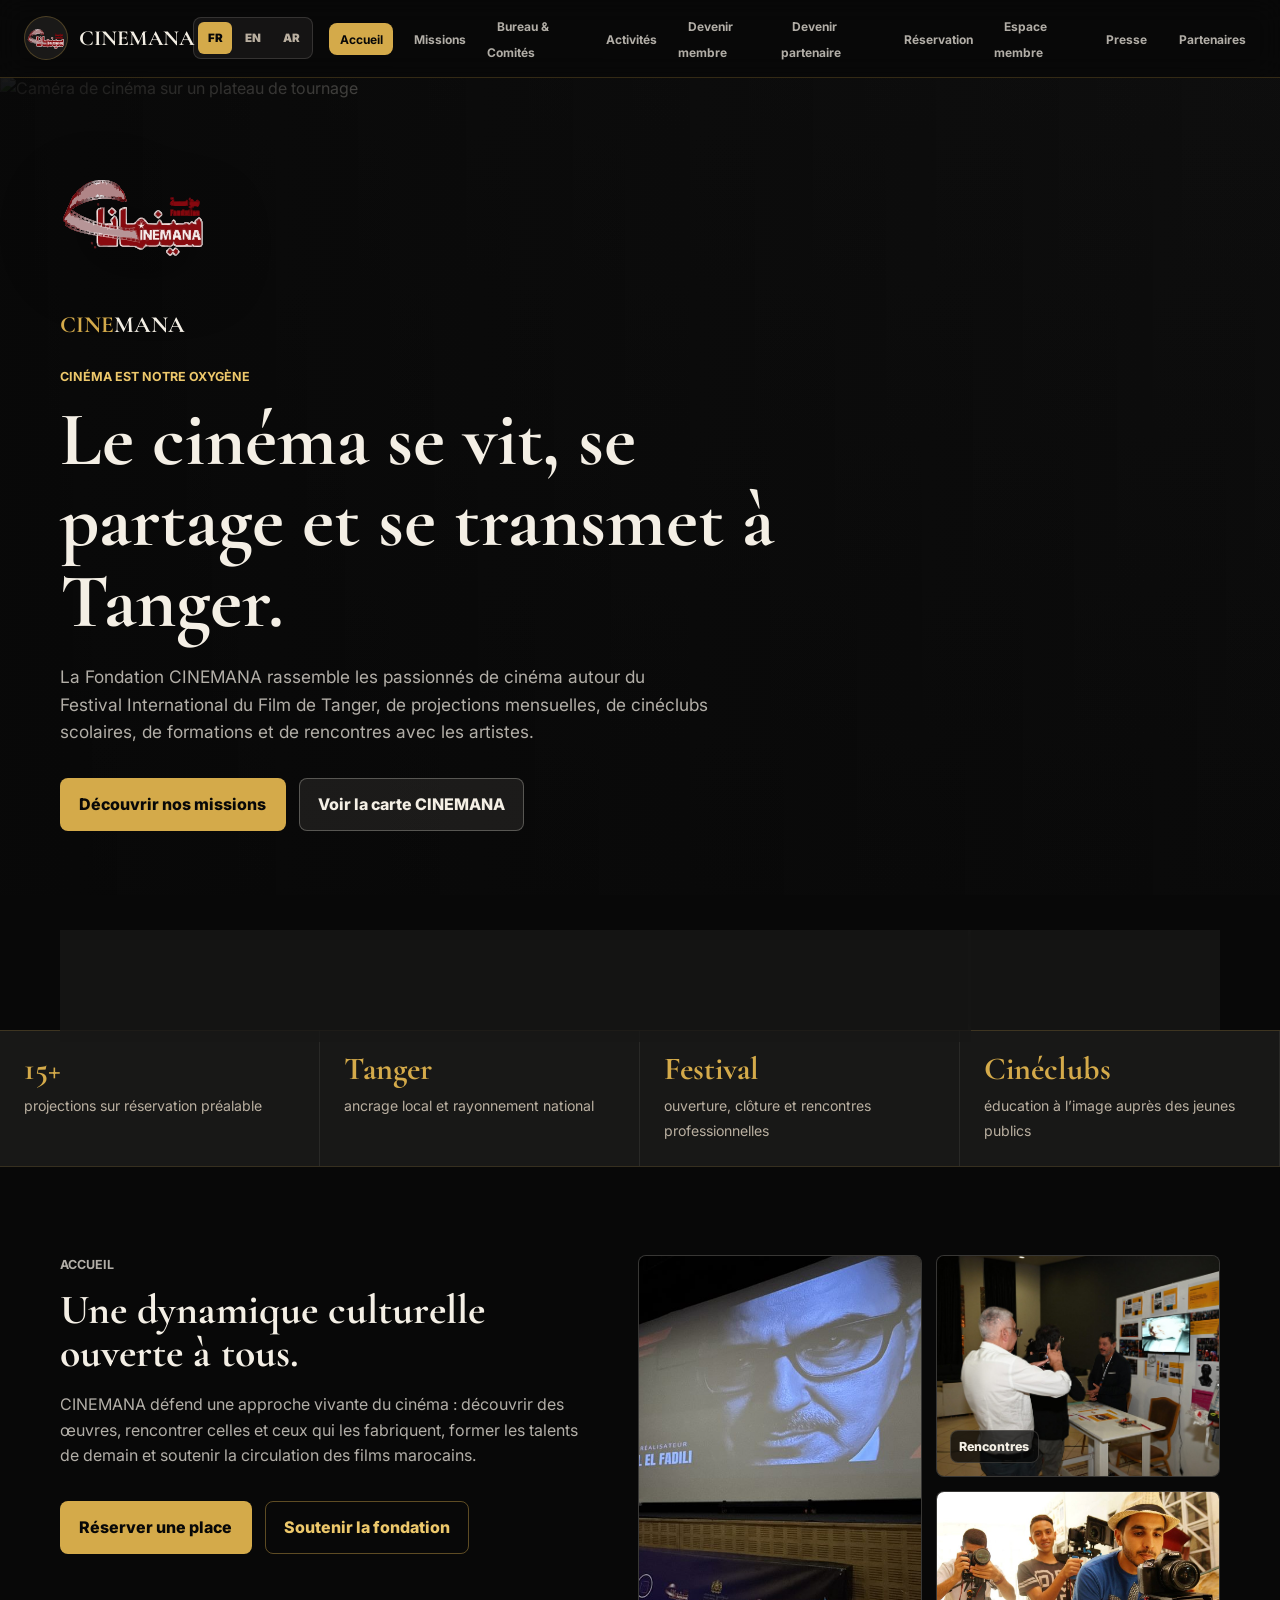
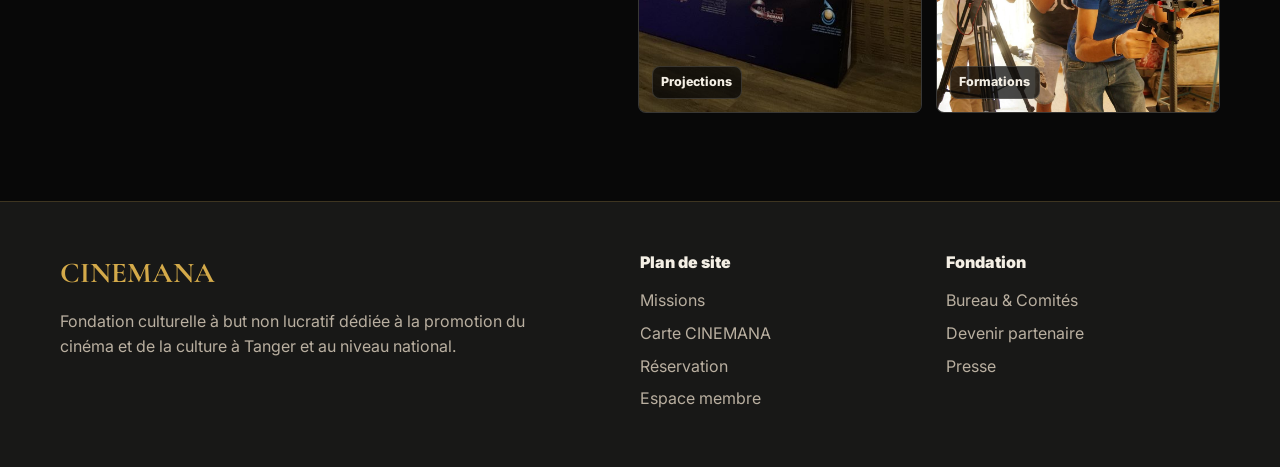
==== commit 5085317d: "Add files via upload" ====
--- a/index.html
+++ b/index.html
@@ -714,7 +714,7 @@
       <div class="global-contact-panel">
         <p class="eyebrow" id="globalContactEyebrow">Contact us</p>
         <div class="global-contact-list">
-          <a id="globalContactEmail" href="mailto:s.a.o.c.tanger@gmail.com">s.a.o.c.tanger@gmail.com</a>
+          <a id="globalContactEmail" href="mailto:pr.fiftanger@gmail.com">pr.fiftanger@gmail.com</a>
           <span id="globalContactPhone">Téléphone et WhatsApp à ajouter</span>
         </div>
       </div>
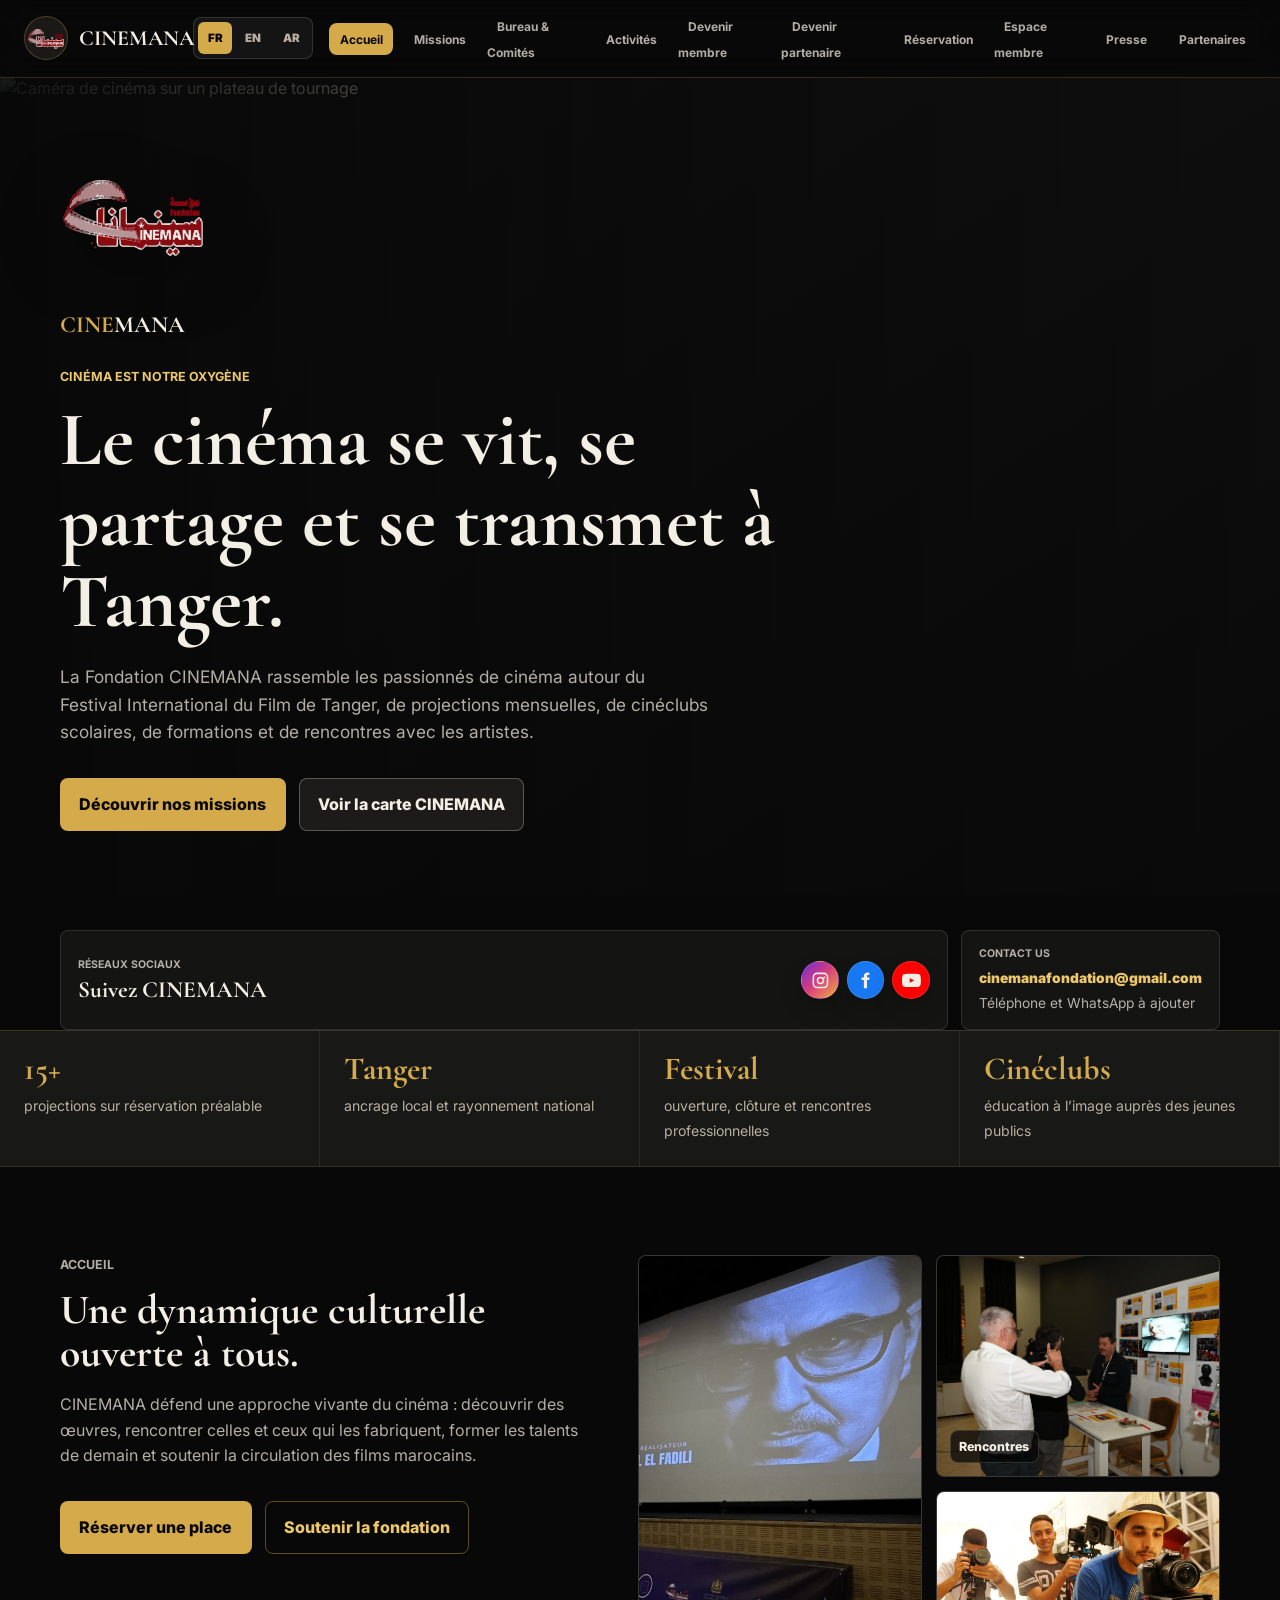
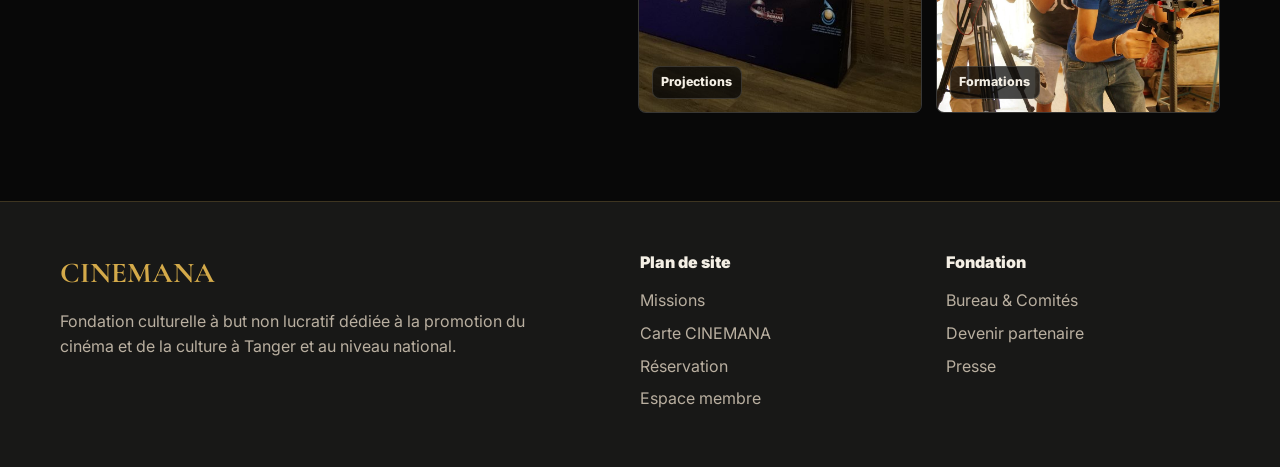
==== commit 56b548b6: "Add files via upload" ====
--- a/index.html
+++ b/index.html
@@ -1,854 +1,934 @@
-<!DOCTYPE html>
-<html lang="fr">
-<head>
-  <meta charset="UTF-8">
-  <meta name="viewport" content="width=device-width, initial-scale=1.0">
-  <title>Fondation CINEMANA | Cinéma et culture à Tanger</title>
-  <meta name="description" content="Fondation CINEMANA, institution culturelle à but non lucratif dédiée au cinéma, aux cinéclubs, aux formations et au Festival International du Film de Tanger.">
-  <link rel="icon" type="image/svg+xml" href="assets/cinemana-logo.svg?v=20260525-favicon">
-  <link rel="shortcut icon" href="assets/cinemana-logo.svg?v=20260525-favicon">
-  <link rel="preconnect" href="https://fonts.googleapis.com">
-  <link rel="preconnect" href="https://fonts.gstatic.com" crossorigin>
-  <link rel="preconnect" href="https://images.unsplash.com">
-  <link href="https://fonts.googleapis.com/css2?family=Cairo:wght@400;600;700;800&family=Cormorant+Garamond:wght@600;700&family=Inter:wght@400;500;600;700&display=swap" rel="stylesheet">
-  <link rel="stylesheet" href="style.css?v=20260526-social-links">
-</head>
-<body>
-  <nav class="site-nav" aria-label="Navigation principale">
-    <a class="brand" href="javascript:void(0)" onclick="showPage('home')">
-      <img class="brand-logo" src="assets/cinemana-logo.svg?v=20260520-official-logo" alt="Logo CINEMANA">
-      <span>CINEMANA</span>
-    </a>
-    <div class="lang-switcher" aria-label="Choisir la langue">
-      <button type="button" class="active" data-lang="fr" onclick="setLanguage('fr')">FR</button>
-      <button type="button" data-lang="en" onclick="setLanguage('en')">EN</button>
-      <button type="button" data-lang="ar" onclick="setLanguage('ar')">AR</button>
-    </div>
-    <button class="menu-toggle" type="button" aria-label="Ouvrir le menu" onclick="toggleMenu()">
-      <span></span>
-      <span></span>
-      <span></span>
-    </button>
-    <ul class="nav-links" id="navLinks">
-      <li><a href="javascript:void(0)" id="nav-home" class="active" onclick="showPage('home')">Accueil</a></li>
-      <li><a href="javascript:void(0)" id="nav-missions" onclick="showPage('missions')">Missions</a></li>
-      <li><a href="javascript:void(0)" id="nav-bureau" onclick="showPage('bureau')">Bureau & Comités</a></li>
-      <li><a href="javascript:void(0)" id="nav-activities" onclick="showPage('activities')">Activités</a></li>
-      <li><a href="javascript:void(0)" id="nav-membership" onclick="showPage('membership')">Devenir membre</a></li>
-      <li><a href="javascript:void(0)" id="nav-partner" onclick="showPage('partner')">Devenir partenaire</a></li>
-      <li><a href="javascript:void(0)" id="nav-reservation" onclick="showPage('reservation')">Réservation</a></li>
-      <li><a href="javascript:void(0)" id="nav-dashboard" onclick="showPage('dashboard')">Espace membre</a></li>
-      <li><a href="javascript:void(0)" id="nav-press" onclick="showPage('press')">Presse</a></li>
-      <li><a href="javascript:void(0)" id="nav-partners" onclick="showPage('partners')">Partenaires</a></li>
-    </ul>
-  </nav>
-
-  <main>
-    <section class="page active" id="page-home">
-      <div class="hero">
-        <img class="hero-image" src="https://images.unsplash.com/photo-1485846234645-a62644f84728?auto=format&fit=crop&w=1800&q=82" alt="Caméra de cinéma sur un plateau de tournage">
-        <div class="hero-shade"></div>
-        <div class="hero-content">
-          <img class="hero-logo" src="assets/cinemana-logo.svg?v=20260520-official-logo" alt="Logo CINEMANA">
-          <div class="animated-logo" aria-label="Logo CINEMANA animé">
-            <span>CINE</span><span>MANA</span>
-          </div>
-          <p class="eyebrow">CINÉMA est notre oxygène</p>
-          <h1>Le cinéma se vit, se partage et se transmet à Tanger.</h1>
-          <p class="hero-copy">
-            La Fondation CINEMANA rassemble les passionnés de cinéma autour du Festival International du Film de Tanger, de projections mensuelles, de cinéclubs scolaires, de formations et de rencontres avec les artistes.
-          </p>
-          <div class="hero-actions">
-            <button class="btn primary" type="button" onclick="showPage('missions')">Découvrir nos missions</button>
-            <button class="btn secondary" type="button" onclick="showPage('membership')">Voir la carte CINEMANA</button>
-          </div>
-        </div>
-      </div>
-
-      <section class="metrics-band" aria-label="Repères CINEMANA">
-        <div>
-          <strong>15+</strong>
-          <span>projections sur réservation préalable</span>
-        </div>
-        <div>
-          <strong>Tanger</strong>
-          <span>ancrage local et rayonnement national</span>
-        </div>
-        <div>
-          <strong>Festival</strong>
-          <span>ouverture, clôture et rencontres professionnelles</span>
-        </div>
-        <div>
-          <strong>Cinéclubs</strong>
-          <span>éducation à l’image auprès des jeunes publics</span>
-        </div>
-      </section>
-
-      <section class="section intro-grid">
-        <div>
-          <p class="eyebrow">Accueil</p>
-          <h2>Une dynamique culturelle ouverte à tous.</h2>
-          <p>
-            CINEMANA défend une approche vivante du cinéma : découvrir des œuvres, rencontrer celles et ceux qui les fabriquent, former les talents de demain et soutenir la circulation des films marocains.
-          </p>
-          <div class="inline-actions">
-            <button class="btn primary" type="button" onclick="showPage('reservation')">Réserver une place</button>
-            <button class="btn ghost" type="button" onclick="showPage('partner')">Soutenir la fondation</button>
-          </div>
-        </div>
-        <div class="photo-stack" aria-label="Photos CINEMANA">
-          <figure>
-            <img loading="lazy" src="assets/activities/monthly-screening.jpg?v=20260525" alt="Projection CINEMANA dans une salle de cinéma">
-            <figcaption>Projections</figcaption>
-          </figure>
-          <figure>
-            <img loading="lazy" src="assets/activities/tff-networking.jpg?v=20260525" alt="Rencontre professionnelle pendant le festival">
-            <figcaption>Rencontres</figcaption>
-          </figure>
-          <figure>
-            <img loading="lazy" src="assets/activities/school-cineclub-workshop.jpg?v=20260525" alt="Atelier de formation audiovisuelle avec caméra">
-            <figcaption>Formations</figcaption>
-          </figure>
-        </div>
-      </section>
-    </section>
-
-    <section class="page" id="page-missions">
-      <header class="page-hero">
-        <p class="eyebrow">Missions</p>
-        <h1>Promouvoir le cinéma, former les publics et renforcer les passerelles culturelles.</h1>
-      </header>
-      <section class="section split">
-        <div>
-          <h2>La Fondation CINEMANA</h2>
-          <p>
-            La Fondation CINEMANA est une institution culturelle à but non lucratif dédiée à la promotion du cinéma et de la culture, active à Tanger et au niveau national à travers la Fédération nationale des cinéclubs.
-          </p>
-          <p>
-            Nos missions s’articulent autour de plusieurs axes complémentaires, du festival aux formations, en passant par la médiation culturelle et le renforcement de la distribution des films marocains.
-          </p>
-        </div>
-        <aside class="quote-panel">
-          <p>Rejoignez-nous et participez directement ou indirectement à une dynamique culturelle vivante.</p>
-        </aside>
-      </section>
-      <section class="section cards-grid mission-grid">
-        <article class="info-card wide">
-          <span>01</span>
-          <h3>Festival International du Film de Tanger</h3>
-          <p>
-            Événement phare de notre programmation, le festival propose chaque année une sélection riche de longs et courts métrages marocains et internationaux, des avant-premières, des hommages, ainsi que des rencontres professionnelles. Il est un rendez-vous incontournable pour les cinéphiles et les acteurs du secteur.
-          </p>
-          <p class="note">Photos du festival à venir.</p>
-        </article>
-        <article class="info-card">
-          <span>02</span>
-          <h3>Projections mensuelles</h3>
-          <p>Tout au long de l’année, nous organisons des séances régulières dans des salles partenaires à Tanger, permettant au public de découvrir ou redécouvrir des œuvres marocaines et étrangères dans un cadre convivial.</p>
-        </article>
-        <article class="info-card">
-          <span>03</span>
-          <h3>Cinéclubs scolaires</h3>
-          <p>Nous accompagnons les établissements scolaires dans la création et l’animation de cinéclubs, afin d’éveiller les jeunes générations au langage cinématographique et de former des spectateurs critiques et passionnés.</p>
-        </article>
-        <article class="info-card">
-          <span>04</span>
-          <h3>Formations aux métiers du cinéma</h3>
-          <p>En partenariat avec des professionnels et la Fédération nationale des cinéclubs, nous proposons des ateliers et des cursus de formation en réalisation, montage, écriture de scénario et gestion de projet culturel.</p>
-        </article>
-        <article class="info-card">
-          <span>05</span>
-          <h3>Médiation nationale et internationale</h3>
-          <p>Nous développons des actions de médiation culturelle pour rapprocher le cinéma de tous les publics et tissons des partenariats avec des institutions étrangères pour favoriser les échanges et la coopération cinématographique.</p>
-        </article>
-        <article class="info-card">
-          <span>06</span>
-          <h3>Infrastructure locale</h3>
-          <p>Par la médiatisation de nos actions et l’attractivité de nos événements, nous contribuons à faire rayonner Tanger sur les scènes locale et internationale, tout en soutenant le développement des équipements et des lieux de diffusion.</p>
-        </article>
-        <article class="info-card wide">
-          <span>07</span>
-          <h3>Distribution des films marocains</h3>
-          <p>Nous travaillons activement à faciliter la circulation des œuvres marocaines sur le territoire national et à l’étranger, en créant des passerelles entre producteurs, distributeurs et salles de cinéma.</p>
-        </article>
-      </section>
-    </section>
-
-    <section class="page" id="page-bureau">
-      <header class="page-hero compact">
-        <p class="eyebrow">Bureau & Comités</p>
-        <h1>Une équipe engagée pour porter les projets CINEMANA.</h1>
-      </header>
-      <section class="section bureau-layout">
-        <div>
-          <p class="eyebrow">Bureau exécutif</p>
-          <div class="people-list">
-            <article><span>Président</span><strong>Mohammed Said Zerbouh</strong></article>
-            <article><span>Secrétaire général</span><strong>Ahmed Lahrichi</strong></article>
-            <article><span>Trésorier</span><strong>Sara Boulaich</strong></article>
-            <article><span>Conseiller</span><strong>Hamza Dakkoun</strong></article>
-            <article><span>Conseiller</span><strong>Salaheddin Barghouti</strong></article>
-          </div>
-        </div>
-        <div>
-          <p class="eyebrow">Coordinateurs des comités</p>
-          <div class="committee-grid">
-            <article><span>Organisation</span><strong>Amr Bekkari</strong></article>
-            <article><span>Logistique</span><strong>Mohcine El Jaouhari</strong></article>
-            <article><span>Audiovisuel</span><strong>Anas Aba</strong></article>
-            <article><span>Communication</span><strong>Khaoula El Maaroufi</strong></article>
-          </div>
-        </div>
-      </section>
-    </section>
-
-    <section class="page" id="page-activities">
-      <header class="page-hero">
-        <p class="eyebrow">Activités</p>
-        <h1>Activités CINEMANA</h1>
-      </header>
-      <section class="section activities-index" id="activitiesOverview">
-        <div class="activities-intro">
-          <p class="eyebrow" id="activitiesOverviewEyebrow">Nos activités</p>
-          <h2 id="activitiesOverviewTitle">Explorez les programmes CINEMANA</h2>
-        </div>
-        <div class="activity-card-grid" id="activityCardGrid"></div>
-      </section>
-      <section class="section activity-detail-view" id="activityDetail" hidden>
-        <button class="btn secondary activity-back" type="button" id="activityBackButton" onclick="closeActivityDetail()">Retour aux activités</button>
-        <article class="activity-detail-card" id="activityDetailContent"></article>
-      </section>
-      <section class="section activity-list legacy-activity-list" hidden>
-        <article class="activity-feature">
-          <img loading="lazy" src="assets/activities/tff-lobby.jpg?v=20260522" alt="Public du Tangier Film Festival dans le hall">
-          <div>
-            <p class="eyebrow">Temps fort</p>
-            <h2>Tangier Film Festival</h2>
-            <div class="festival-copy">
-              <p>Tangier Film Festival est une manifestation internationale qui s’est solidement imposée dans le circuit régional des festivals de cinéma comme l’un des festivals africains et arabes les plus réputés.</p>
-              <p>Il propose une sélection impressionnante de films en compétition, comprenant des longs métrages, des courts métrages de fiction, des courts métrages d’animation et des courts métrages documentaires, avec la présence de distributeurs et d’agents de festivals de renommée internationale.</p>
-              <p>Le Festival invite chaque année des cinéastes du monde entier à participer au Tangier Film Factory, où ils auront l’opportunité de développer leur networking entre producteurs, acheteurs, distributeurs et porteurs de projets, et de voir leur film présenté sur la plateforme du Festival ainsi que promu auprès de tous nos membres à travers le monde.</p>
+<!DOCTYPE html>
+<html lang="fr">
+<head>
+  <meta charset="UTF-8">
+  <meta name="viewport" content="width=device-width, initial-scale=1.0">
+  <title>Fondation CINEMANA | Cinéma et culture à Tanger</title>
+  <meta name="description" content="Fondation CINEMANA, institution culturelle à but non lucratif dédiée au cinéma, aux cinéclubs, aux formations et au Festival International du Film de Tanger.">
+  <link rel="icon" type="image/svg+xml" href="assets/cinemana-logo.svg?v=20260525-favicon">
+  <link rel="shortcut icon" href="assets/cinemana-logo.svg?v=20260525-favicon">
+  <link rel="preconnect" href="https://fonts.googleapis.com">
+  <link rel="preconnect" href="https://fonts.gstatic.com" crossorigin>
+  <link rel="preconnect" href="https://images.unsplash.com">
+  <link href="https://fonts.googleapis.com/css2?family=Cairo:wght@400;600;700;800&family=Cormorant+Garamond:wght@600;700&family=Inter:wght@400;500;600;700&display=swap" rel="stylesheet">
+  <link rel="stylesheet" href="style.css?v=20260526-ista-ntic">
+</head>
+<body>
+  <nav class="site-nav" aria-label="Navigation principale">
+    <a class="brand" href="javascript:void(0)" onclick="showPage('home')">
+      <img class="brand-logo" src="assets/cinemana-logo.svg?v=20260520-official-logo" alt="Logo CINEMANA">
+      <span>CINEMANA</span>
+    </a>
+    <div class="lang-switcher" aria-label="Choisir la langue">
+      <button type="button" class="active" data-lang="fr" onclick="setLanguage('fr')">FR</button>
+      <button type="button" data-lang="en" onclick="setLanguage('en')">EN</button>
+      <button type="button" data-lang="ar" onclick="setLanguage('ar')">AR</button>
+    </div>
+    <button class="menu-toggle" type="button" aria-label="Ouvrir le menu" onclick="toggleMenu()">
+      <span></span>
+      <span></span>
+      <span></span>
+    </button>
+    <ul class="nav-links" id="navLinks">
+      <li><a href="javascript:void(0)" id="nav-home" class="active" onclick="showPage('home')">Accueil</a></li>
+      <li><a href="javascript:void(0)" id="nav-missions" onclick="showPage('missions')">Missions</a></li>
+      <li><a href="javascript:void(0)" id="nav-bureau" onclick="showPage('bureau')">Bureau & Comités</a></li>
+      <li><a href="javascript:void(0)" id="nav-activities" onclick="showPage('activities')">Activités</a></li>
+      <li><a href="javascript:void(0)" id="nav-membership" onclick="showPage('membership')">Devenir membre</a></li>
+      <li><a href="javascript:void(0)" id="nav-partner" onclick="showPage('partner')">Devenir partenaire</a></li>
+      <li><a href="javascript:void(0)" id="nav-reservation" onclick="showPage('reservation')">Réservation</a></li>
+      <li><a href="javascript:void(0)" id="nav-dashboard" onclick="showPage('dashboard')">Espace membre</a></li>
+      <li><a href="javascript:void(0)" id="nav-press" onclick="showPage('press')">Presse</a></li>
+      <li><a href="javascript:void(0)" id="nav-partners" onclick="showPage('partners')">Partenaires</a></li>
+    </ul>
+  </nav>
+
+  <main>
+    <section class="page active" id="page-home">
+      <div class="hero">
+        <img class="hero-image" src="https://images.unsplash.com/photo-1485846234645-a62644f84728?auto=format&fit=crop&w=1800&q=82" alt="Caméra de cinéma sur un plateau de tournage">
+        <div class="hero-shade"></div>
+        <div class="hero-content">
+          <img class="hero-logo" src="assets/cinemana-logo.svg?v=20260520-official-logo" alt="Logo CINEMANA">
+          <div class="animated-logo" aria-label="Logo CINEMANA animé">
+            <span>CINE</span><span>MANA</span>
+          </div>
+          <p class="eyebrow">CINÉMA est notre oxygène</p>
+          <h1>Le cinéma se vit, se partage et se transmet à Tanger.</h1>
+          <p class="hero-copy">
+            La Fondation CINEMANA rassemble les passionnés de cinéma autour du Festival International du Film de Tanger, de projections mensuelles, de cinéclubs scolaires, de formations et de rencontres avec les artistes.
+          </p>
+          <div class="hero-actions">
+            <button class="btn primary" type="button" onclick="showPage('missions')">Découvrir nos missions</button>
+            <button class="btn secondary" type="button" onclick="showPage('membership')">Voir la carte CINEMANA</button>
+          </div>
+        </div>
+      </div>
+
+      <section class="metrics-band" aria-label="Repères CINEMANA">
+        <div>
+          <strong>15+</strong>
+          <span>projections sur réservation préalable</span>
+        </div>
+        <div>
+          <strong>Tanger</strong>
+          <span>ancrage local et rayonnement national</span>
+        </div>
+        <div>
+          <strong>Festival</strong>
+          <span>ouverture, clôture et rencontres professionnelles</span>
+        </div>
+        <div>
+          <strong>Cinéclubs</strong>
+          <span>éducation à l’image auprès des jeunes publics</span>
+        </div>
+      </section>
+
+      <section class="section intro-grid">
+        <div>
+          <p class="eyebrow">Accueil</p>
+          <h2>Une dynamique culturelle ouverte à tous.</h2>
+          <p>
+            CINEMANA défend une approche vivante du cinéma : découvrir des œuvres, rencontrer celles et ceux qui les fabriquent, former les talents de demain et soutenir la circulation des films marocains.
+          </p>
+          <div class="inline-actions">
+            <button class="btn primary" type="button" onclick="showPage('reservation')">Réserver une place</button>
+            <button class="btn ghost" type="button" onclick="showPage('partner')">Soutenir la fondation</button>
+          </div>
+        </div>
+        <div class="photo-stack" aria-label="Photos CINEMANA">
+          <figure>
+            <img loading="lazy" src="assets/activities/monthly-screening.jpg?v=20260525" alt="Projection CINEMANA dans une salle de cinéma">
+            <figcaption>Projections</figcaption>
+          </figure>
+          <figure>
+            <img loading="lazy" src="assets/activities/tff-networking.jpg?v=20260525" alt="Rencontre professionnelle pendant le festival">
+            <figcaption>Rencontres</figcaption>
+          </figure>
+          <figure>
+            <img loading="lazy" src="assets/activities/school-cineclub-workshop.jpg?v=20260525" alt="Atelier de formation audiovisuelle avec caméra">
+            <figcaption>Formations</figcaption>
+          </figure>
+        </div>
+      </section>
+    </section>
+
+    <section class="page" id="page-missions">
+      <header class="page-hero">
+        <p class="eyebrow">Missions</p>
+        <h1>Promouvoir le cinéma, former les publics et renforcer les passerelles culturelles.</h1>
+      </header>
+      <section class="section split">
+        <div>
+          <h2>La Fondation CINEMANA</h2>
+          <p>
+            La Fondation CINEMANA est une institution culturelle à but non lucratif dédiée à la promotion du cinéma et de la culture, active à Tanger et au niveau national à travers la Fédération nationale des cinéclubs.
+          </p>
+          <p>
+            Nos missions s’articulent autour de plusieurs axes complémentaires, du festival aux formations, en passant par la médiation culturelle et le renforcement de la distribution des films marocains.
+          </p>
+        </div>
+        <aside class="quote-panel">
+          <p>Rejoignez-nous et participez directement ou indirectement à une dynamique culturelle vivante.</p>
+        </aside>
+      </section>
+      <section class="section cards-grid mission-grid">
+        <article class="info-card wide">
+          <span>01</span>
+          <h3>Festival International du Film de Tanger</h3>
+          <p>
+            Événement phare de notre programmation, le festival propose chaque année une sélection riche de longs et courts métrages marocains et internationaux, des avant-premières, des hommages, ainsi que des rencontres professionnelles. Il est un rendez-vous incontournable pour les cinéphiles et les acteurs du secteur.
+          </p>
+          <p class="note">Photos du festival à venir.</p>
+        </article>
+        <article class="info-card">
+          <span>02</span>
+          <h3>Projections mensuelles</h3>
+          <p>Tout au long de l’année, nous organisons des séances régulières dans des salles partenaires à Tanger, permettant au public de découvrir ou redécouvrir des œuvres marocaines et étrangères dans un cadre convivial.</p>
+        </article>
+        <article class="info-card">
+          <span>03</span>
+          <h3>Cinéclubs scolaires</h3>
+          <p>Nous accompagnons les établissements scolaires dans la création et l’animation de cinéclubs, afin d’éveiller les jeunes générations au langage cinématographique et de former des spectateurs critiques et passionnés.</p>
+        </article>
+        <article class="info-card">
+          <span>04</span>
+          <h3>Formations aux métiers du cinéma</h3>
+          <p>En partenariat avec des professionnels et la Fédération nationale des cinéclubs, nous proposons des ateliers et des cursus de formation en réalisation, montage, écriture de scénario et gestion de projet culturel.</p>
+        </article>
+        <article class="info-card">
+          <span>05</span>
+          <h3>Médiation nationale et internationale</h3>
+          <p>Nous développons des actions de médiation culturelle pour rapprocher le cinéma de tous les publics et tissons des partenariats avec des institutions étrangères pour favoriser les échanges et la coopération cinématographique.</p>
+        </article>
+        <article class="info-card">
+          <span>06</span>
+          <h3>Infrastructure locale</h3>
+          <p>Par la médiatisation de nos actions et l’attractivité de nos événements, nous contribuons à faire rayonner Tanger sur les scènes locale et internationale, tout en soutenant le développement des équipements et des lieux de diffusion.</p>
+        </article>
+        <article class="info-card wide">
+          <span>07</span>
+          <h3>Distribution des films marocains</h3>
+          <p>Nous travaillons activement à faciliter la circulation des œuvres marocaines sur le territoire national et à l’étranger, en créant des passerelles entre producteurs, distributeurs et salles de cinéma.</p>
+        </article>
+      </section>
+    </section>
+
+    <section class="page" id="page-bureau">
+      <header class="page-hero compact">
+        <p class="eyebrow">Bureau & Comités</p>
+        <h1>Une équipe engagée pour porter les projets CINEMANA.</h1>
+      </header>
+      <section class="section bureau-layout">
+        <div>
+          <p class="eyebrow">Bureau exécutif</p>
+          <div class="people-list">
+            <article><span>Président</span><strong>Mohammed Said Zerbouh</strong></article>
+            <article><span>Secrétaire général</span><strong>Ahmed Lahrichi</strong></article>
+            <article><span>Trésorier</span><strong>Sara Boulaich</strong></article>
+            <article><span>Conseiller</span><strong>Hamza Dakkoun</strong></article>
+            <article><span>Conseiller</span><strong>Salaheddin Barghouti</strong></article>
+          </div>
+        </div>
+        <div>
+          <p class="eyebrow">Coordinateurs des comités</p>
+          <div class="committee-grid">
+            <article><span>Organisation</span><strong>Amr Bekkari</strong></article>
+            <article><span>Logistique</span><strong>Mohcine El Jaouhari</strong></article>
+            <article><span>Audiovisuel</span><strong>Anas Aba</strong></article>
+            <article><span>Communication</span><strong>Khaoula El Maaroufi</strong></article>
+          </div>
+        </div>
+      </section>
+    </section>
+
+    <section class="page" id="page-activities">
+      <header class="page-hero">
+        <p class="eyebrow">Activités</p>
+        <h1>Activités CINEMANA</h1>
+      </header>
+      <section class="section activities-index" id="activitiesOverview">
+        <div class="activities-intro">
+          <p class="eyebrow" id="activitiesOverviewEyebrow">Nos activités</p>
+          <h2 id="activitiesOverviewTitle">Explorez les programmes CINEMANA</h2>
+        </div>
+        <div class="activity-card-grid" id="activityCardGrid"></div>
+      </section>
+      <section class="section activity-detail-view" id="activityDetail" hidden>
+        <button class="btn secondary activity-back" type="button" id="activityBackButton" onclick="closeActivityDetail()">Retour aux activités</button>
+        <article class="activity-detail-card" id="activityDetailContent"></article>
+      </section>
+      <section class="section activity-list legacy-activity-list" hidden>
+        <article class="activity-feature">
+          <img loading="lazy" src="assets/activities/tff-lobby.jpg?v=20260522" alt="Public du Tangier Film Festival dans le hall">
+          <div>
+            <p class="eyebrow">Temps fort</p>
+            <h2>Tangier Film Festival</h2>
+            <div class="festival-copy">
+              <p>Tangier Film Festival est une manifestation internationale qui s’est solidement imposée dans le circuit régional des festivals de cinéma comme l’un des festivals africains et arabes les plus réputés.</p>
+              <p>Il propose une sélection impressionnante de films en compétition, comprenant des longs métrages, des courts métrages de fiction, des courts métrages d’animation et des courts métrages documentaires, avec la présence de distributeurs et d’agents de festivals de renommée internationale.</p>
+              <p>Le Festival invite chaque année des cinéastes du monde entier à participer au Tangier Film Factory, où ils auront l’opportunité de développer leur networking entre producteurs, acheteurs, distributeurs et porteurs de projets, et de voir leur film présenté sur la plateforme du Festival ainsi que promu auprès de tous nos membres à travers le monde.</p>
+            </div>
+          </div>
+        </article>
+        <div class="cards-grid">
+          <article class="info-card"><h3>Compétition internationale</h3><p>Longs métrages, courts métrages de fiction, animation et documentaires dans une sélection reconnue.</p></article>
+          <article class="info-card"><h3>Tangier Film Factory</h3><p>Un espace de développement et de networking entre cinéastes, producteurs, acheteurs et distributeurs.</p></article>
+          <article class="info-card"><h3>Rayonnement mondial</h3><p>Des films présentés sur la plateforme du Festival et promus auprès d’un réseau international de membres.</p></article>
+        </div>
+        <div class="festival-gallery" aria-label="Photos du Tangier Film Festival">
+          <figure>
+            <img loading="lazy" src="assets/activities/tff-red-carpet.jpg?v=20260522" alt="Invités sur le tapis rouge du Tangier Film Festival">
+            <figcaption>Tapis rouge</figcaption>
+          </figure>
+          <figure>
+            <img loading="lazy" src="assets/activities/tff-theatre.jpg?v=20260522" alt="Public dans la salle pendant le Tangier Film Festival">
+            <figcaption>Cérémonie</figcaption>
+          </figure>
+          <figure>
+            <img loading="lazy" src="assets/activities/tff-networking.jpg?v=20260522" alt="Espace professionnel du Tangier Film Festival">
+            <figcaption>Networking</figcaption>
+          </figure>
+          <figure>
+            <img loading="lazy" src="assets/activities/tff-press.webp?v=20260522" alt="Interview presse pendant le Tangier Film Festival">
+            <figcaption>Presse</figcaption>
+          </figure>
+          <figure>
+            <img loading="lazy" src="assets/activities/tff-awards.jpg?v=20260522" alt="Lauréats avec leurs trophées au Tangier Film Festival">
+            <figcaption>Lauréats</figcaption>
+          </figure>
+        </div>
+        <article class="activity-feature monthly-feature">
+          <img loading="lazy" src="assets/activities/monthly-screening.jpg?v=20260522" alt="Projection mensuelle CINEMANA au Palais des Arts de Tanger">
+          <div>
+            <p class="eyebrow">Cycle de projections</p>
+            <h2>Projections Mensuelles</h2>
+            <div class="monthly-copy">
+              <p>Dans le cadre du projet SIN lancé par le ministère de la Jeunesse et de la Culture en partenariat avec la Fédération nationale des cinéclubs, la Fondation CINEMANA organise des cycles de projections mensuelles en collaboration avec la Direction régionale de la culture et le Palais des Arts de Tanger.</p>
+            </div>
+          </div>
+        </article>
+        <div class="cards-grid monthly-cards">
+          <article class="info-card"><h3>Projet SIN</h3><p>Un programme national qui rapproche le cinéma du public et accompagne la vie culturelle locale.</p></article>
+          <article class="info-card"><h3>Partenariats institutionnels</h3><p>Une action menée avec le ministère, la Fédération nationale des cinéclubs et la Direction régionale de la culture.</p></article>
+          <article class="info-card"><h3>Palais des Arts de Tanger</h3><p>Un espace de projection et de rencontre pour partager les films avec les publics de Tanger.</p></article>
+        </div>
+        <div class="festival-gallery monthly-gallery" aria-label="Photos des projections mensuelles CINEMANA">
+          <figure>
+            <img loading="lazy" src="assets/activities/monthly-screening.jpg?v=20260522" alt="Écran de projection pendant une projection mensuelle CINEMANA">
+            <figcaption>Projection</figcaption>
+          </figure>
+          <figure>
+            <img loading="lazy" src="assets/activities/monthly-lobby.jpg?v=20260522" alt="Public dans le hall pendant les projections mensuelles CINEMANA">
+            <figcaption>Accueil du public</figcaption>
+          </figure>
+          <figure>
+            <img loading="lazy" src="assets/activities/monthly-award.jpg?v=20260522" alt="Remise symbolique pendant une projection mensuelle CINEMANA">
+            <figcaption>Rencontre</figcaption>
+          </figure>
+          <figure>
+            <img loading="lazy" src="assets/activities/monthly-guests.jpg?v=20260522" alt="Invités devant le panneau CINEMANA pendant les projections mensuelles">
+            <figcaption>Invités</figcaption>
+          </figure>
+          <figure>
+            <img loading="lazy" src="assets/activities/monthly-interview.jpg?v=20260522" alt="Interview pendant les projections mensuelles CINEMANA">
+            <figcaption>Échange</figcaption>
+          </figure>
+        </div>
+        <article class="activity-feature training-feature">
+          <img loading="lazy" src="assets/activities/courts-entre-2-rives.jpg?v=20260523" alt="Affiche de la résidence COURTS ENTRE 2 RIVES">
+          <div>
+            <p class="eyebrow">Atelier et formation</p>
+            <h2>COURTS ENTRE 2 RIVES</h2>
+            <div class="training-copy">
+              <p>La Fondation CINEMANA organise, en partenariat avec France Télévisions et les trois festivals Les Nuits MED, MoliseCinema et Vues sur les Arts, la résidence méditerranéenne « COURTS ENTRE 2 RIVES », qui invite quatre porteurs de projets de courts métrages du Maroc, de France, de Tunisie et d’Italie à développer leurs projets et à concourir pour un prix d’achat de France Télévisions.</p>
+            </div>
+          </div>
+        </article>
+        <div class="cards-grid training-cards">
+          <article class="info-card"><h3>Résidence méditerranéenne</h3><p>Un programme de développement dédié aux courts métrages entre le Maroc, la France, la Tunisie et l’Italie.</p></article>
+          <article class="info-card"><h3>Partenaires internationaux</h3><p>Une résidence organisée avec France Télévisions, Les Nuits MED, MoliseCinema et Vues sur les Arts.</p></article>
+          <article class="info-card"><h3>Prix d’achat</h3><p>Les projets accompagnés concourent pour un prix d’achat de France Télévisions.</p></article>
+        </div>
+        <article class="activity-feature school-feature">
+          <img loading="lazy" src="assets/activities/school-cineclub-camera.jpg?v=20260523" alt="Élève manipulant une caméra pendant un cinéclub scolaire CINEMANA">
+          <div>
+            <p class="eyebrow">Cinéclubs scolaires</p>
+            <h2>Cinéclubs scolaires</h2>
+            <div class="school-copy">
+              <p>La Fondation CINEMANA anime des ciné-clubs scolaires au sein de plusieurs établissements éducatifs de Tanger, à travers l’organisation de projections de films, d’ateliers d’initiation au cinéma et de formations destinées aux élèves et aux étudiants. À travers ces activités, la fondation œuvre à promouvoir l’éducation à l’image, à développer l’esprit critique et la créativité des jeunes, tout en favorisant l’échange culturel et l’ouverture sur différentes formes d’expression artistique et cinématographique.</p>
+            </div>
+          </div>
+        </article>
+        <div class="cards-grid school-cards">
+          <article class="info-card"><h3>Éducation à l’image</h3><p>Des projections et ateliers pour apprendre aux jeunes à lire, analyser et questionner les images.</p></article>
+          <article class="info-card"><h3>Initiation au cinéma</h3><p>Des formations pratiques autour de la caméra, de la narration, de la réalisation et des métiers du cinéma.</p></article>
+          <article class="info-card"><h3>Créativité et échange</h3><p>Un cadre qui développe l’esprit critique, la créativité et l’ouverture culturelle des élèves et étudiants.</p></article>
+        </div>
+        <div class="festival-gallery school-gallery" aria-label="Photos des cinéclubs scolaires CINEMANA">
+          <figure>
+            <img loading="lazy" src="assets/activities/school-cineclub-camera.jpg?v=20260523" alt="Élève utilisant une caméra pendant un atelier de cinéclub scolaire">
+            <figcaption>Atelier caméra</figcaption>
+          </figure>
+          <figure>
+            <img loading="lazy" src="assets/activities/school-cineclub-group.jpg?v=20260523" alt="Groupe d’élèves participant à un cinéclub scolaire à Tanger">
+            <figcaption>Groupe d’élèves</figcaption>
+          </figure>
+          <figure>
+            <img loading="lazy" src="assets/activities/school-cineclub-workshop.jpg?v=20260523" alt="Jeunes en pratique audiovisuelle avec caméras et stabilisateur">
+            <figcaption>Pratique audiovisuelle</figcaption>
+          </figure>
+          <figure>
+            <img loading="lazy" src="assets/activities/school-cineclub-mentor.jpg?v=20260523" alt="Encadrement technique avec des élèves autour d’une caméra">
+            <figcaption>Encadrement</figcaption>
+          </figure>
+          <figure>
+            <img loading="lazy" src="assets/activities/school-cineclub-discussion.jpg?v=20260523" alt="Échange pédagogique entre formateur et jeunes participants">
+            <figcaption>Échange pédagogique</figcaption>
+          </figure>
+          <figure>
+            <img loading="lazy" src="assets/activities/school-cineclub-screening.jpg?v=20260523" alt="Public scolaire assistant à une projection">
+            <figcaption>Projection scolaire</figcaption>
+          </figure>
+        </div>
+      </section>
+    </section>
+
+    <section class="page" id="page-membership">
+      <header class="page-hero membership-hero">
+        <p class="eyebrow">Carte CINEMANA</p>
+        <h1>Devenir membre</h1>
+        <p>
+          En devenant membre de la Fondation CINEMANA, vous accédez à un ensemble d’avantages exclusifs conçus pour les passionnés de cinéma et de la culture.
+        </p>
+      </header>
+      <section class="section benefits-list">
+        <article class="benefit-card">
+          <span>01</span>
+          <h2>Projections sur réservation</h2>
+          <p>L’entrée par réservation préalable à plus de quinze projections cinématographiques organisées tout au long de l’année, couvrant aussi bien les séances mensuelles que la programmation spéciale du Festival International du Film de Tanger.</p>
+        </article>
+        <article class="benefit-card">
+          <span>02</span>
+          <h2>Cérémonies et espace VIP</h2>
+          <p>Une invitation personnelle aux prestigieuses cérémonies d’ouverture et de clôture du festival, avec un accès privilégié à l’espace VIP où vous pourrez échanger dans un cadre convivial.</p>
+        </article>
+        <article class="benefit-card">
+          <span>03</span>
+          <h2>Rencontres inédites</h2>
+          <p>La possibilité de participer à des rencontres et débats inédits avec les plus grandes stars et réalisateurs marocains.</p>
+        </article>
+        <article class="benefit-card">
+          <span>04</span>
+          <h2>Tirage au sort carte blanche</h2>
+          <p>Une participation automatique à un tirage au sort pour gagner une carte blanche donnant accès à l’Université Cinématographique organisée par la Fédération nationale des cinéclubs, incluant hébergement, restauration et participation aux ateliers et formations programmés.</p>
+        </article>
+        <article class="benefit-card">
+          <span>05</span>
+          <h2>Séjour à Marrakech</h2>
+          <p>Participation à la grande tombola pour gagner un séjour à Marrakech.</p>
+        </article>
+      </section>
+      <section class="section closing-cta">
+        <h2>Avec la carte CINEMANA, « Vivez le cinéma. Redonnez vie au cinéma. »</h2>
+        <p></p>
+        <button class="btn primary" type="button" onclick="openMemberForm()">Demander ma carte</button>
+      </section>
+    </section>
+
+    <section class="page" id="page-partner">
+      <header class="page-hero compact">
+        <p class="eyebrow">Devenir partenaire</p>
+        <h1>Devenir partenaire de la Fondation CINEMANA</h1>
+      </header>
+      <section class="section partner-layout">
+        <div>
+          <h2>Associez votre image à une dynamique culturelle d’envergure.</h2>
+          <p>
+            Rejoindre la Fondation CINEMANA en tant que partenaire, c’est associer votre image à une dynamique culturelle d’envergure nationale et internationale, active à Tanger et à travers tout le Maroc via la Fédération nationale des cinéclubs.
+          </p>
+          <p>
+            Notre offre de partenariat vous permet d’offrir à vos collaborateurs ou à vos publics la carte d’adhésion CINEMANA, conçue pour vivre le cinéma de l’intérieur.
+          </p>
+        </div>
+        <aside class="quote-panel partner-close">
+          <p>Devenir partenaire CINEMANA, c’est allier responsabilité sociétale, rayonnement culturel et avantage concret pour vos équipes, tout en participant à redonner vie au cinéma.</p>
+        </aside>
+      </section>
+      <section class="section cards-grid partner-benefits">
+        <article class="info-card"><span>01</span><h3>Visibilité valorisante</h3><p>Une présence sur nos supports de communication : site web, réseaux sociaux, affiches du festival et bande-annonce avant chaque projection, avec mention de votre logo et de votre engagement culturel.</p></article>
+        <article class="info-card"><span>02</span><h3>Avantage RH différenciant</h3><p>Carte d’adhésion annuelle pour vos collaborateurs, incluant plus de quinze projections gratuites, invitations aux cérémonies, accès VIP, rencontres et dédicaces avec des stars et réalisateurs marocains et étrangers.</p></article>
+        <article class="info-card"><span>03</span><h3>Tarif préférentiel</h3><p>À partir de dix cartes commandées, le prix unitaire est réduit selon un tarif dégressif.</p></article>
+        <article class="info-card"><span>04</span><h3>Invitation entreprise</h3><p>Une invitation personnelle pour un représentant de votre entreprise aux cérémonies d’ouverture et de clôture du festival, avec accès aux espaces VIP et industrie.</p></article>
+        <article class="info-card"><span>05</span><h3>Certification culturelle</h3><p>Une certification de partenaire culturel que vous pouvez valoriser dans vos rapports RSE, sur votre site internet et dans vos communications internes.</p></article>
+        <article class="info-card"><span>06</span><h3>Impact concret</h3><p>Une contribution au renforcement de l’infrastructure cinématographique locale, à la distribution des films marocains et à l’attractivité de Tanger sur la scène nationale et internationale.</p></article>
+      </section>
+    </section>
+
+    <section class="page" id="page-reservation">
+      <header class="page-hero compact">
+        <p class="eyebrow">Réservation</p>
+        <h1>Choisissez votre parcours de réservation.</h1>
+      </header>
+      <section class="section reservation-layout">
+        <div>
+          <h2>Membre ou particulier</h2>
+          <p>
+            Les membres CINEMANA réservent avec leur code et choisissent leur place après vérification téléphonique. Les particuliers remplissent une demande qui passe par validation avant l’envoi du ticket.
+          </p>
+          <p class="note">La réception du ticket indique le numéro de place confirmé.</p>
+        </div>
+        <aside class="quote-panel">
+          <p>Un parcours clair pour confirmer les places et garder une expérience fluide le jour de la projection.</p>
+        </aside>
+      </section>
+      <section class="section reservation-choice-grid">
+        <article class="reservation-card">
+          <p class="eyebrow">Réserver comme membre</p>
+          <h2>Réservation membre</h2>
+          <ol class="flow-steps">
+            <li>Demande du code membre.</li>
+            <li>Vérification par téléphone.</li>
+            <li>Choix de la place.</li>
+            <li>Confirmation de la réservation.</li>
+          </ol>
+          <form class="form-panel" id="memberReservationForm" onsubmit="submitMemberReservation(event)">
+            <label>
+              Prénom
+              <input type="text" id="memberReservationFirstName" name="memberReservationFirstName" autocomplete="given-name" required>
+            </label>
+            <label>
+              Nom
+              <input type="text" id="memberReservationLastName" name="memberReservationLastName" autocomplete="family-name" required>
+            </label>
+            <label>
+              Code membre / Référence membre
+              <input type="text" id="memberCode" name="memberCode" placeholder="CIN-2026-XXXXXX" required>
+            </label>
+            <label>
+              Téléphone
+              <input type="tel" id="memberTel" name="memberTel" autocomplete="tel" required>
+            </label>
+            <label>
+              E-mail
+              <input type="email" id="memberReservationEmail" name="memberReservationEmail" autocomplete="email" required>
+            </label>
+            <button class="btn primary full" type="submit">Vérifier et choisir un siège</button>
+            <p class="form-message" id="memberReservationMessage" role="status" aria-live="polite"></p>
+          </form>
+        </article>
+        <article class="reservation-card">
+          <p class="eyebrow">Réserver comme particulier</p>
+          <h2>Demande de réservation</h2>
+          <ol class="flow-steps">
+            <li>Remplir le formulaire.</li>
+            <li>Attendre la validation.</li>
+            <li>Recevoir la confirmation.</li>
+            <li>Recevoir le ticket avec numéro de place.</li>
+          </ol>
+          <form class="form-panel" id="publicReservationForm" onsubmit="submitPublicReservation(event)">
+          <label>
+            Prénom
+            <input type="text" id="publicFirstName" name="first_name" autocomplete="given-name" required>
+          </label>
+          <label>
+            Nom
+            <input type="text" id="publicLastName" name="last_name" autocomplete="family-name" required>
+          </label>
+          <label>
+            Tel WhatsApp
+            <input type="tel" id="publicWhatsapp" name="whatsapp" autocomplete="tel" required>
+          </label>
+          <label>
+            E-mail
+            <input type="email" id="publicEmail" name="email" autocomplete="email" required>
+          </label>
+          <label>
+            Âge
+            <input type="number" id="publicAge" name="age" min="6" max="120" required>
+          </label>
+          <label>
+            Fonction
+            <input type="text" id="publicRole" name="role" required>
+          </label>
+          <label>
+            Comment as-tu su pour la projection ?
+            <input type="text" id="publicSource" name="source" required>
+          </label>
+            <button class="btn primary full" type="submit">Envoyer la demande</button>
+            <p class="form-message" id="publicReservationMessage" role="status" aria-live="polite"></p>
+          </form>
+        </article>
+      </section>
+      <section class="section seat-selection" id="seatSelection" hidden>
+        <div class="seat-selection-header">
+          <div>
+            <p class="eyebrow">Plan de salle</p>
+            <h2>Choisissez un seul siège.</h2>
+            <p id="seatSelectionIntro">Les sièges déjà réservés ne sont pas disponibles.</p>
+          </div>
+          <button class="btn ghost" type="button" id="seatBackButton" onclick="cancelSeatSelection()">Retour</button>
+        </div>
+        <div class="cinema-stage" id="cinemaStage">SCÈNE</div>
+        <div class="seat-map-shell">
+          <div class="seat-map" id="seatMap" aria-label="Plan de salle CINEMANA"></div>
+        </div>
+        <div class="seat-entrances" aria-hidden="true">
+          <span>ENTRÉE 1</span>
+          <span>ENTRÉE 2</span>
+        </div>
+        <div class="seat-legend" id="seatLegend">
+          <span><i class="seat-swatch available"></i>Disponible</span>
+          <span><i class="seat-swatch selected"></i>Sélectionné</span>
+          <span><i class="seat-swatch pending"></i>En attente</span>
+          <span><i class="seat-swatch reserved"></i>Réservé</span>
+        </div>
+        <p class="selected-seat-summary" id="selectedSeatSummary">Aucun siège sélectionné.</p>
+        <button class="btn primary full" type="button" id="confirmSeatButton" onclick="confirmSeatSelection()" disabled>Confirmer la réservation</button>
+        <p class="form-message" id="seatSelectionMessage" role="status" aria-live="polite"></p>
+      </section>
+      <section class="section reservation-complete" id="reservationComplete" hidden>
+        <div class="reservation-complete-card">
+          <div class="reservation-complete-icon" aria-hidden="true">✓</div>
+          <p class="eyebrow" id="reservationCompleteEyebrow">Réservation</p>
+          <h2 id="reservationCompleteTitle">Demande enregistrée</h2>
+          <p id="reservationCompleteText">Votre demande de réservation est enregistrée.</p>
+          <button class="btn primary" type="button" id="reservationCompleteHome" onclick="goReservationHome()">Accueil</button>
+        </div>
+      </section>
+    </section>
+
+    <section class="page" id="page-dashboard">
+      <header class="page-hero compact member-space-hero">
+        <p class="eyebrow" id="dashboardHeroEyebrow">Espace membre</p>
+        <h1 id="dashboardHeroTitle">Connectez-vous à votre compte CINEMANA.</h1>
+      </header>
+
+      <section class="section dashboard-auth-grid" id="memberLoginPanel">
+        <article class="member-login-card">
+          <p class="eyebrow" id="memberLoginEyebrow">Carte CINEMANA</p>
+          <h2 id="memberLoginTitle">Connexion membre</h2>
+          <p id="memberLoginCopy">Utilisez l’e-mail et le mot de passe créés lors de votre demande d’adhésion.</p>
+          <form class="dashboard-login-form" id="memberLoginForm" onsubmit="submitMemberLogin(event)" novalidate>
+            <label>
+              <span id="memberLoginEmailLabel">E-mail</span>
+              <input type="email" id="memberLoginEmail" autocomplete="email" required>
+            </label>
+            <label>
+              <span id="memberLoginPasswordLabel">Mot de passe</span>
+              <input type="password" id="memberLoginPassword" autocomplete="current-password" required>
+            </label>
+            <button class="btn primary full" type="submit" id="memberLoginButton">Se connecter</button>
+            <p class="form-message" id="memberLoginMessage" role="status" aria-live="polite"></p>
+          </form>
+        </article>
+        <aside class="dashboard-access-card">
+          <p class="eyebrow" id="dashboardAccessEyebrow">Avantages connectés</p>
+          <h2 id="dashboardAccessTitle">Votre carte devient un vrai espace de suivi.</h2>
+          <div class="dashboard-access-list">
+            <span id="dashboardAccessItem1">Réservations prioritaires pour les membres validés.</span>
+            <span id="dashboardAccessItem2">Suivi des tickets et des demandes en cours.</span>
+            <span id="dashboardAccessItem3">Historique des projections et présence.</span>
+          </div>
+        </aside>
+      </section>
+
+      <section class="section member-dashboard" id="memberDashboard" hidden>
+        <div class="dashboard-topbar">
+          <div>
+            <p class="eyebrow" id="memberDashboardEyebrow">Tableau de bord</p>
+            <h2 id="memberDashboardGreeting">Bonjour</h2>
+            <p id="memberDashboardIntro">Voici votre espace membre CINEMANA.</p>
+          </div>
+          <div class="dashboard-actions">
+            <button class="btn secondary" type="button" id="memberDashboardRefresh" onclick="refreshMemberDashboard()">Actualiser</button>
+            <button class="btn ghost" type="button" id="memberDashboardLogout" onclick="logoutMember()">Se déconnecter</button>
+          </div>
+        </div>
+
+        <div class="dashboard-profile-grid">
+          <article class="dashboard-profile-card">
+            <span class="member-status-chip" id="memberDashboardStatus">Statut</span>
+            <h3 id="memberDashboardName">Membre CINEMANA</h3>
+            <dl>
+              <div><dt id="memberDashboardReferenceLabel">Référence membre</dt><dd id="memberDashboardReference">-</dd></div>
+              <div><dt id="memberDashboardEmailLabel">E-mail</dt><dd id="memberDashboardEmail">-</dd></div>
+              <div><dt id="memberDashboardPhoneLabel">Téléphone</dt><dd id="memberDashboardPhone">-</dd></div>
+              <div><dt id="memberDashboardCityLabel">Ville</dt><dd id="memberDashboardCity">-</dd></div>
+            </dl>
+          </article>
+          <article class="dashboard-priority-card">
+            <p class="eyebrow" id="memberDashboardPriorityEyebrow">Priorité membre</p>
+            <h3 id="memberDashboardPriorityTitle">Réservez avant l’ouverture au public.</h3>
+            <p id="memberDashboardPriorityText">Les membres validés bénéficient d’un accès prioritaire lorsque les réservations d’un événement sont ouvertes.</p>
+            <button class="btn primary" type="button" id="memberDashboardReserveButton" onclick="showPage('reservation')">Réserver maintenant</button>
+          </article>
+        </div>
+
+        <div class="dashboard-stat-grid" id="memberDashboardStats">
+          <article><strong id="memberStatActive">0</strong><span id="memberStatActiveLabel">Réservations actives</span></article>
+          <article><strong id="memberStatPending">0</strong><span id="memberStatPendingLabel">En attente</span></article>
+          <article><strong id="memberStatAttended">0</strong><span id="memberStatAttendedLabel">Déjà assistées</span></article>
+          <article><strong id="memberStatPrivileges">4</strong><span id="memberStatPrivilegesLabel">Avantages disponibles</span></article>
+        </div>
+
+        <div class="dashboard-content-grid">
+          <section class="dashboard-panel">
+            <div class="dashboard-panel-heading">
+              <p class="eyebrow" id="memberReservationsEyebrow">Mes réservations</p>
+              <h3 id="memberReservationsTitle">Réservations en cours</h3>
+            </div>
+            <div class="dashboard-reservation-list" id="memberReservationList"></div>
+          </section>
+          <section class="dashboard-panel">
+            <div class="dashboard-panel-heading">
+              <p class="eyebrow" id="memberAttendedEyebrow">Historique</p>
+              <h3 id="memberAttendedTitle">Projections déjà assistées</h3>
+            </div>
+            <div class="dashboard-reservation-list compact" id="memberAttendedList"></div>
+          </section>
+        </div>
+
+        <section class="dashboard-panel member-benefits-panel">
+          <div class="dashboard-panel-heading">
+            <p class="eyebrow" id="memberBenefitsEyebrow">Privilèges</p>
+            <h3 id="memberBenefitsTitle">Avantages de votre carte CINEMANA</h3>
+          </div>
+          <div class="dashboard-benefit-grid" id="memberBenefitGrid"></div>
+        </section>
+      </section>
+    </section>
+
+    <section class="page" id="page-press">
+      <header class="page-hero compact">
+        <p class="eyebrow">Presse</p>
+        <h1>Informations presse et demandes médias.</h1>
+      </header>
+      <section class="section cards-grid">
+        <article class="info-card"><h3>Communiqués</h3><p>Actualités de la Fondation CINEMANA, annonces de programmation, partenariats et temps forts du festival.</p></article>
+        <article class="info-card"><h3>Dossier de presse</h3><p>Présentation de la fondation, missions, bureau, visuels officiels et chiffres clés à mettre à jour avec les prochains documents.</p></article>
+        <article class="info-card"><h3>Accréditations</h3><p>Demandes d’accès presse pour les cérémonies, projections, conférences, interviews et espaces professionnels.</p></article>
+        <article class="info-card"><h3>Contact média</h3><p>Coordination communication : Khaoula El Maaroufi.</p></article>
+      </section>
+    </section>
+
+    <section class="page" id="page-partners">
+      <header class="page-hero compact">
+        <p class="eyebrow">Partenaires</p>
+        <h1>Un réseau au service du cinéma marocain et de la médiation culturelle.</h1>
+      </header>
+      <section class="section partners-page">
+        <section class="partners-group" aria-labelledby="partnersFestivalTitle">
+          <div class="partners-group-heading">
+            <p class="eyebrow" id="partnersFestivalEyebrow">Tangier Film Festival</p>
+            <h2 id="partnersFestivalTitle">Partenaires festival</h2>
+            <p id="partnersFestivalCopy">Institutions, lieux culturels et partenaires professionnels qui accompagnent le rayonnement du festival.</p>
+          </div>
+          <div class="partner-logo-grid partner-festival-grid">
+            <a class="partner-logo-card linked" href="https://www.ccm.ma/" target="_blank" rel="noopener noreferrer" aria-label="Centre Cinematographique Marocain">
+              <img src="assets/partners/ccm.jpg?v=20260526-ista-ntic" alt="Centre Cinematographique Marocain">
+              <span id="partnersFestivalCcm">Centre Cinematographique Marocain</span>
+            </a>
+            <a class="partner-logo-card linked" href="https://tanger.ma/" target="_blank" rel="noopener noreferrer" aria-label="Commune de Tanger">
+              <img src="assets/partners/tanger-ma.jpg?v=20260526-ista-ntic" alt="Commune de Tanger">
+              <span id="partnersFestivalTanger">Commune de Tanger</span>
+            </a>
+            <a class="partner-logo-card linked" href="https://www.instagram.com/everydesign.ma?igsh=MTM4Mm01MTdmdmUyNw==" target="_blank" rel="noopener noreferrer" aria-label="Every Design">
+              <img src="assets/partners/every-design.png?v=20260526-ista-ntic" alt="Every Design">
+              <span id="partnersFestivalEveryDesign">Every Design</span>
+            </a>
+            <a class="partner-logo-card linked" href="https://www.tangerport.com/fr/port/" target="_blank" rel="noopener noreferrer" aria-label="Port de Tanger Ville">
+              <img src="assets/partners/sgptv.jpg?v=20260526-ista-ntic" alt="Port de Tanger Ville">
+              <span id="partnersFestivalSgpt">Port de Tanger Ville</span>
+            </a>
+            <a class="partner-logo-card linked" href="https://www.visittanger.com/fr/" target="_blank" rel="noopener noreferrer" aria-label="Conseil Regional du Tourisme">
+              <img src="assets/partners/crt.png?v=20260526-ista-ntic" alt="Conseil Regional du Tourisme">
+              <span id="partnersFestivalCrt">Conseil Regional du Tourisme</span>
+            </a>
+            <div class="partner-logo-card">
+              <img src="assets/partners/arrondissement-medina.jpg?v=20260526-ista-ntic" alt="Arrondissement Medina">
+              <span id="partnersFestivalMedina">Arrondissement Medina</span>
             </div>
-          </div>
-        </article>
-        <div class="cards-grid">
-          <article class="info-card"><h3>Compétition internationale</h3><p>Longs métrages, courts métrages de fiction, animation et documentaires dans une sélection reconnue.</p></article>
-          <article class="info-card"><h3>Tangier Film Factory</h3><p>Un espace de développement et de networking entre cinéastes, producteurs, acheteurs et distributeurs.</p></article>
-          <article class="info-card"><h3>Rayonnement mondial</h3><p>Des films présentés sur la plateforme du Festival et promus auprès d’un réseau international de membres.</p></article>
-        </div>
-        <div class="festival-gallery" aria-label="Photos du Tangier Film Festival">
-          <figure>
-            <img loading="lazy" src="assets/activities/tff-red-carpet.jpg?v=20260522" alt="Invités sur le tapis rouge du Tangier Film Festival">
-            <figcaption>Tapis rouge</figcaption>
-          </figure>
-          <figure>
-            <img loading="lazy" src="assets/activities/tff-theatre.jpg?v=20260522" alt="Public dans la salle pendant le Tangier Film Festival">
-            <figcaption>Cérémonie</figcaption>
-          </figure>
-          <figure>
-            <img loading="lazy" src="assets/activities/tff-networking.jpg?v=20260522" alt="Espace professionnel du Tangier Film Festival">
-            <figcaption>Networking</figcaption>
-          </figure>
-          <figure>
-            <img loading="lazy" src="assets/activities/tff-press.webp?v=20260522" alt="Interview presse pendant le Tangier Film Festival">
-            <figcaption>Presse</figcaption>
-          </figure>
-          <figure>
-            <img loading="lazy" src="assets/activities/tff-awards.jpg?v=20260522" alt="Lauréats avec leurs trophées au Tangier Film Festival">
-            <figcaption>Lauréats</figcaption>
-          </figure>
-        </div>
-        <article class="activity-feature monthly-feature">
-          <img loading="lazy" src="assets/activities/monthly-screening.jpg?v=20260522" alt="Projection mensuelle CINEMANA au Palais des Arts de Tanger">
-          <div>
-            <p class="eyebrow">Cycle de projections</p>
-            <h2>Projections Mensuelles</h2>
-            <div class="monthly-copy">
-              <p>Dans le cadre du projet SIN lancé par le ministère de la Jeunesse et de la Culture en partenariat avec la Fédération nationale des cinéclubs, la Fondation CINEMANA organise des cycles de projections mensuelles en collaboration avec la Direction régionale de la culture et le Palais des Arts de Tanger.</p>
+            <div class="partner-logo-card">
+              <img src="assets/partners/boukmakh.png?v=20260526-ista-ntic" alt="Centre Culturel Ahmed Boukmakh">
+              <span id="partnersFestivalBoukmakh">Centre Culturel Ahmed Boukmakh</span>
             </div>
-          </div>
-        </article>
-        <div class="cards-grid monthly-cards">
-          <article class="info-card"><h3>Projet SIN</h3><p>Un programme national qui rapproche le cinéma du public et accompagne la vie culturelle locale.</p></article>
-          <article class="info-card"><h3>Partenariats institutionnels</h3><p>Une action menée avec le ministère, la Fédération nationale des cinéclubs et la Direction régionale de la culture.</p></article>
-          <article class="info-card"><h3>Palais des Arts de Tanger</h3><p>Un espace de projection et de rencontre pour partager les films avec les publics de Tanger.</p></article>
-        </div>
-        <div class="festival-gallery monthly-gallery" aria-label="Photos des projections mensuelles CINEMANA">
-          <figure>
-            <img loading="lazy" src="assets/activities/monthly-screening.jpg?v=20260522" alt="Écran de projection pendant une projection mensuelle CINEMANA">
-            <figcaption>Projection</figcaption>
-          </figure>
-          <figure>
-            <img loading="lazy" src="assets/activities/monthly-lobby.jpg?v=20260522" alt="Public dans le hall pendant les projections mensuelles CINEMANA">
-            <figcaption>Accueil du public</figcaption>
-          </figure>
-          <figure>
-            <img loading="lazy" src="assets/activities/monthly-award.jpg?v=20260522" alt="Remise symbolique pendant une projection mensuelle CINEMANA">
-            <figcaption>Rencontre</figcaption>
-          </figure>
-          <figure>
-            <img loading="lazy" src="assets/activities/monthly-guests.jpg?v=20260522" alt="Invités devant le panneau CINEMANA pendant les projections mensuelles">
-            <figcaption>Invités</figcaption>
-          </figure>
-          <figure>
-            <img loading="lazy" src="assets/activities/monthly-interview.jpg?v=20260522" alt="Interview pendant les projections mensuelles CINEMANA">
-            <figcaption>Échange</figcaption>
-          </figure>
-        </div>
-        <article class="activity-feature training-feature">
-          <img loading="lazy" src="assets/activities/courts-entre-2-rives.jpg?v=20260523" alt="Affiche de la résidence COURTS ENTRE 2 RIVES">
-          <div>
-            <p class="eyebrow">Atelier et formation</p>
-            <h2>COURTS ENTRE 2 RIVES</h2>
-            <div class="training-copy">
-              <p>La Fondation CINEMANA organise, en partenariat avec France Télévisions et les trois festivals Les Nuits MED, MoliseCinema et Vues sur les Arts, la résidence méditerranéenne « COURTS ENTRE 2 RIVES », qui invite quatre porteurs de projets de courts métrages du Maroc, de France, de Tunisie et d’Italie à développer leurs projets et à concourir pour un prix d’achat de France Télévisions.</p>
-            </div>
-          </div>
-        </article>
-        <div class="cards-grid training-cards">
-          <article class="info-card"><h3>Résidence méditerranéenne</h3><p>Un programme de développement dédié aux courts métrages entre le Maroc, la France, la Tunisie et l’Italie.</p></article>
-          <article class="info-card"><h3>Partenaires internationaux</h3><p>Une résidence organisée avec France Télévisions, Les Nuits MED, MoliseCinema et Vues sur les Arts.</p></article>
-          <article class="info-card"><h3>Prix d’achat</h3><p>Les projets accompagnés concourent pour un prix d’achat de France Télévisions.</p></article>
-        </div>
-        <article class="activity-feature school-feature">
-          <img loading="lazy" src="assets/activities/school-cineclub-camera.jpg?v=20260523" alt="Élève manipulant une caméra pendant un cinéclub scolaire CINEMANA">
-          <div>
-            <p class="eyebrow">Cinéclubs scolaires</p>
-            <h2>Cinéclubs scolaires</h2>
-            <div class="school-copy">
-              <p>La Fondation CINEMANA anime des ciné-clubs scolaires au sein de plusieurs établissements éducatifs de Tanger, à travers l’organisation de projections de films, d’ateliers d’initiation au cinéma et de formations destinées aux élèves et aux étudiants. À travers ces activités, la fondation œuvre à promouvoir l’éducation à l’image, à développer l’esprit critique et la créativité des jeunes, tout en favorisant l’échange culturel et l’ouverture sur différentes formes d’expression artistique et cinématographique.</p>
-            </div>
-          </div>
-        </article>
-        <div class="cards-grid school-cards">
-          <article class="info-card"><h3>Éducation à l’image</h3><p>Des projections et ateliers pour apprendre aux jeunes à lire, analyser et questionner les images.</p></article>
-          <article class="info-card"><h3>Initiation au cinéma</h3><p>Des formations pratiques autour de la caméra, de la narration, de la réalisation et des métiers du cinéma.</p></article>
-          <article class="info-card"><h3>Créativité et échange</h3><p>Un cadre qui développe l’esprit critique, la créativité et l’ouverture culturelle des élèves et étudiants.</p></article>
-        </div>
-        <div class="festival-gallery school-gallery" aria-label="Photos des cinéclubs scolaires CINEMANA">
-          <figure>
-            <img loading="lazy" src="assets/activities/school-cineclub-camera.jpg?v=20260523" alt="Élève utilisant une caméra pendant un atelier de cinéclub scolaire">
-            <figcaption>Atelier caméra</figcaption>
-          </figure>
-          <figure>
-            <img loading="lazy" src="assets/activities/school-cineclub-group.jpg?v=20260523" alt="Groupe d’élèves participant à un cinéclub scolaire à Tanger">
-            <figcaption>Groupe d’élèves</figcaption>
-          </figure>
-          <figure>
-            <img loading="lazy" src="assets/activities/school-cineclub-workshop.jpg?v=20260523" alt="Jeunes en pratique audiovisuelle avec caméras et stabilisateur">
-            <figcaption>Pratique audiovisuelle</figcaption>
-          </figure>
-          <figure>
-            <img loading="lazy" src="assets/activities/school-cineclub-mentor.jpg?v=20260523" alt="Encadrement technique avec des élèves autour d’une caméra">
-            <figcaption>Encadrement</figcaption>
-          </figure>
-          <figure>
-            <img loading="lazy" src="assets/activities/school-cineclub-discussion.jpg?v=20260523" alt="Échange pédagogique entre formateur et jeunes participants">
-            <figcaption>Échange pédagogique</figcaption>
-          </figure>
-          <figure>
-            <img loading="lazy" src="assets/activities/school-cineclub-screening.jpg?v=20260523" alt="Public scolaire assistant à une projection">
-            <figcaption>Projection scolaire</figcaption>
-          </figure>
-        </div>
-      </section>
-    </section>
-
-    <section class="page" id="page-membership">
-      <header class="page-hero membership-hero">
-        <p class="eyebrow">Carte CINEMANA</p>
-        <h1>Devenir membre</h1>
-        <p>
-          En devenant membre de la Fondation CINEMANA, vous accédez à un ensemble d’avantages exclusifs conçus pour les passionnés de cinéma et de la culture.
-        </p>
-      </header>
-      <section class="section benefits-list">
-        <article class="benefit-card">
-          <span>01</span>
-          <h2>Projections sur réservation</h2>
-          <p>L’entrée par réservation préalable à plus de quinze projections cinématographiques organisées tout au long de l’année, couvrant aussi bien les séances mensuelles que la programmation spéciale du Festival International du Film de Tanger.</p>
-        </article>
-        <article class="benefit-card">
-          <span>02</span>
-          <h2>Cérémonies et espace VIP</h2>
-          <p>Une invitation personnelle aux prestigieuses cérémonies d’ouverture et de clôture du festival, avec un accès privilégié à l’espace VIP où vous pourrez échanger dans un cadre convivial.</p>
-        </article>
-        <article class="benefit-card">
-          <span>03</span>
-          <h2>Rencontres inédites</h2>
-          <p>La possibilité de participer à des rencontres et débats inédits avec les plus grandes stars et réalisateurs marocains.</p>
-        </article>
-        <article class="benefit-card">
-          <span>04</span>
-          <h2>Tirage au sort carte blanche</h2>
-          <p>Une participation automatique à un tirage au sort pour gagner une carte blanche donnant accès à l’Université Cinématographique organisée par la Fédération nationale des cinéclubs, incluant hébergement, restauration et participation aux ateliers et formations programmés.</p>
-        </article>
-        <article class="benefit-card">
-          <span>05</span>
-          <h2>Séjour à Marrakech</h2>
-          <p>Participation à la grande tombola pour gagner un séjour à Marrakech.</p>
-        </article>
-      </section>
-      <section class="section closing-cta">
-        <h2>Avec la carte CINEMANA, « Vivez le cinéma. Redonnez vie au cinéma. »</h2>
-        <p></p>
-        <button class="btn primary" type="button" onclick="openMemberForm()">Demander ma carte</button>
-      </section>
-    </section>
-
-    <section class="page" id="page-partner">
-      <header class="page-hero compact">
-        <p class="eyebrow">Devenir partenaire</p>
-        <h1>Devenir partenaire de la Fondation CINEMANA</h1>
-      </header>
-      <section class="section partner-layout">
-        <div>
-          <h2>Associez votre image à une dynamique culturelle d’envergure.</h2>
-          <p>
-            Rejoindre la Fondation CINEMANA en tant que partenaire, c’est associer votre image à une dynamique culturelle d’envergure nationale et internationale, active à Tanger et à travers tout le Maroc via la Fédération nationale des cinéclubs.
-          </p>
-          <p>
-            Notre offre de partenariat vous permet d’offrir à vos collaborateurs ou à vos publics la carte d’adhésion CINEMANA, conçue pour vivre le cinéma de l’intérieur.
-          </p>
-        </div>
-        <aside class="quote-panel partner-close">
-          <p>Devenir partenaire CINEMANA, c’est allier responsabilité sociétale, rayonnement culturel et avantage concret pour vos équipes, tout en participant à redonner vie au cinéma.</p>
-        </aside>
-      </section>
-      <section class="section cards-grid partner-benefits">
-        <article class="info-card"><span>01</span><h3>Visibilité valorisante</h3><p>Une présence sur nos supports de communication : site web, réseaux sociaux, affiches du festival et bande-annonce avant chaque projection, avec mention de votre logo et de votre engagement culturel.</p></article>
-        <article class="info-card"><span>02</span><h3>Avantage RH différenciant</h3><p>Carte d’adhésion annuelle pour vos collaborateurs, incluant plus de quinze projections gratuites, invitations aux cérémonies, accès VIP, rencontres et dédicaces avec des stars et réalisateurs marocains et étrangers.</p></article>
-        <article class="info-card"><span>03</span><h3>Tarif préférentiel</h3><p>À partir de dix cartes commandées, le prix unitaire est réduit selon un tarif dégressif.</p></article>
-        <article class="info-card"><span>04</span><h3>Invitation entreprise</h3><p>Une invitation personnelle pour un représentant de votre entreprise aux cérémonies d’ouverture et de clôture du festival, avec accès aux espaces VIP et industrie.</p></article>
-        <article class="info-card"><span>05</span><h3>Certification culturelle</h3><p>Une certification de partenaire culturel que vous pouvez valoriser dans vos rapports RSE, sur votre site internet et dans vos communications internes.</p></article>
-        <article class="info-card"><span>06</span><h3>Impact concret</h3><p>Une contribution au renforcement de l’infrastructure cinématographique locale, à la distribution des films marocains et à l’attractivité de Tanger sur la scène nationale et internationale.</p></article>
-      </section>
-    </section>
-
-    <section class="page" id="page-reservation">
-      <header class="page-hero compact">
-        <p class="eyebrow">Réservation</p>
-        <h1>Choisissez votre parcours de réservation.</h1>
-      </header>
-      <section class="section reservation-layout">
-        <div>
-          <h2>Membre ou particulier</h2>
-          <p>
-            Les membres CINEMANA réservent avec leur code et choisissent leur place après vérification téléphonique. Les particuliers remplissent une demande qui passe par validation avant l’envoi du ticket.
-          </p>
-          <p class="note">La réception du ticket indique le numéro de place confirmé.</p>
-        </div>
-        <aside class="quote-panel">
-          <p>Un parcours clair pour confirmer les places et garder une expérience fluide le jour de la projection.</p>
-        </aside>
-      </section>
-      <section class="section reservation-choice-grid">
-        <article class="reservation-card">
-          <p class="eyebrow">Réserver comme membre</p>
-          <h2>Réservation membre</h2>
-          <ol class="flow-steps">
-            <li>Demande du code membre.</li>
-            <li>Vérification par téléphone.</li>
-            <li>Choix de la place.</li>
-            <li>Confirmation de la réservation.</li>
-          </ol>
-          <form class="form-panel" id="memberReservationForm" onsubmit="submitMemberReservation(event)">
-            <label>
-              Prénom
-              <input type="text" id="memberReservationFirstName" name="memberReservationFirstName" autocomplete="given-name" required>
-            </label>
-            <label>
-              Nom
-              <input type="text" id="memberReservationLastName" name="memberReservationLastName" autocomplete="family-name" required>
-            </label>
-            <label>
-              Code membre / Référence membre
-              <input type="text" id="memberCode" name="memberCode" placeholder="CIN-2026-XXXXXX" required>
-            </label>
-            <label>
-              Téléphone
-              <input type="tel" id="memberTel" name="memberTel" autocomplete="tel" required>
-            </label>
-            <label>
-              E-mail
-              <input type="email" id="memberReservationEmail" name="memberReservationEmail" autocomplete="email" required>
-            </label>
-            <button class="btn primary full" type="submit">Vérifier et choisir un siège</button>
-            <p class="form-message" id="memberReservationMessage" role="status" aria-live="polite"></p>
-          </form>
-        </article>
-        <article class="reservation-card">
-          <p class="eyebrow">Réserver comme particulier</p>
-          <h2>Demande de réservation</h2>
-          <ol class="flow-steps">
-            <li>Remplir le formulaire.</li>
-            <li>Attendre la validation.</li>
-            <li>Recevoir la confirmation.</li>
-            <li>Recevoir le ticket avec numéro de place.</li>
-          </ol>
-          <form class="form-panel" id="publicReservationForm" onsubmit="submitPublicReservation(event)">
-          <label>
-            Prénom
-            <input type="text" id="publicFirstName" name="first_name" autocomplete="given-name" required>
-          </label>
-          <label>
-            Nom
-            <input type="text" id="publicLastName" name="last_name" autocomplete="family-name" required>
-          </label>
-          <label>
-            Tel WhatsApp
-            <input type="tel" id="publicWhatsapp" name="whatsapp" autocomplete="tel" required>
-          </label>
-          <label>
-            E-mail
-            <input type="email" id="publicEmail" name="email" autocomplete="email" required>
-          </label>
-          <label>
-            Âge
-            <input type="number" id="publicAge" name="age" min="6" max="120" required>
-          </label>
-          <label>
-            Fonction
-            <input type="text" id="publicRole" name="role" required>
-          </label>
-          <label>
-            Comment as-tu su pour la projection ?
-            <input type="text" id="publicSource" name="source" required>
-          </label>
-            <button class="btn primary full" type="submit">Envoyer la demande</button>
-            <p class="form-message" id="publicReservationMessage" role="status" aria-live="polite"></p>
-          </form>
-        </article>
-      </section>
-      <section class="section seat-selection" id="seatSelection" hidden>
-        <div class="seat-selection-header">
-          <div>
-            <p class="eyebrow">Plan de salle</p>
-            <h2>Choisissez un seul siège.</h2>
-            <p id="seatSelectionIntro">Les sièges déjà réservés ne sont pas disponibles.</p>
-          </div>
-          <button class="btn ghost" type="button" id="seatBackButton" onclick="cancelSeatSelection()">Retour</button>
-        </div>
-        <div class="cinema-stage" id="cinemaStage">SCÈNE</div>
-        <div class="seat-map-shell">
-          <div class="seat-map" id="seatMap" aria-label="Plan de salle CINEMANA"></div>
-        </div>
-        <div class="seat-entrances" aria-hidden="true">
-          <span>ENTRÉE 1</span>
-          <span>ENTRÉE 2</span>
-        </div>
-        <div class="seat-legend" id="seatLegend">
-          <span><i class="seat-swatch available"></i>Disponible</span>
-          <span><i class="seat-swatch selected"></i>Sélectionné</span>
-          <span><i class="seat-swatch pending"></i>En attente</span>
-          <span><i class="seat-swatch reserved"></i>Réservé</span>
-        </div>
-        <p class="selected-seat-summary" id="selectedSeatSummary">Aucun siège sélectionné.</p>
-        <button class="btn primary full" type="button" id="confirmSeatButton" onclick="confirmSeatSelection()" disabled>Confirmer la réservation</button>
-        <p class="form-message" id="seatSelectionMessage" role="status" aria-live="polite"></p>
-      </section>
-      <section class="section reservation-complete" id="reservationComplete" hidden>
-        <div class="reservation-complete-card">
-          <div class="reservation-complete-icon" aria-hidden="true">✓</div>
-          <p class="eyebrow" id="reservationCompleteEyebrow">Réservation</p>
-          <h2 id="reservationCompleteTitle">Demande enregistrée</h2>
-          <p id="reservationCompleteText">Votre demande de réservation est enregistrée.</p>
-          <button class="btn primary" type="button" id="reservationCompleteHome" onclick="goReservationHome()">Accueil</button>
-        </div>
-      </section>
-    </section>
-
-    <section class="page" id="page-dashboard">
-      <header class="page-hero compact member-space-hero">
-        <p class="eyebrow" id="dashboardHeroEyebrow">Espace membre</p>
-        <h1 id="dashboardHeroTitle">Connectez-vous à votre compte CINEMANA.</h1>
-      </header>
-
-      <section class="section dashboard-auth-grid" id="memberLoginPanel">
-        <article class="member-login-card">
-          <p class="eyebrow" id="memberLoginEyebrow">Carte CINEMANA</p>
-          <h2 id="memberLoginTitle">Connexion membre</h2>
-          <p id="memberLoginCopy">Utilisez l’e-mail et le mot de passe créés lors de votre demande d’adhésion.</p>
-          <form class="dashboard-login-form" id="memberLoginForm" onsubmit="submitMemberLogin(event)" novalidate>
-            <label>
-              <span id="memberLoginEmailLabel">E-mail</span>
-              <input type="email" id="memberLoginEmail" autocomplete="email" required>
-            </label>
-            <label>
-              <span id="memberLoginPasswordLabel">Mot de passe</span>
-              <input type="password" id="memberLoginPassword" autocomplete="current-password" required>
-            </label>
-            <button class="btn primary full" type="submit" id="memberLoginButton">Se connecter</button>
-            <p class="form-message" id="memberLoginMessage" role="status" aria-live="polite"></p>
-          </form>
-        </article>
-        <aside class="dashboard-access-card">
-          <p class="eyebrow" id="dashboardAccessEyebrow">Avantages connectés</p>
-          <h2 id="dashboardAccessTitle">Votre carte devient un vrai espace de suivi.</h2>
-          <div class="dashboard-access-list">
-            <span id="dashboardAccessItem1">Réservations prioritaires pour les membres validés.</span>
-            <span id="dashboardAccessItem2">Suivi des tickets et des demandes en cours.</span>
-            <span id="dashboardAccessItem3">Historique des projections et présence.</span>
-          </div>
-        </aside>
-      </section>
-
-      <section class="section member-dashboard" id="memberDashboard" hidden>
-        <div class="dashboard-topbar">
-          <div>
-            <p class="eyebrow" id="memberDashboardEyebrow">Tableau de bord</p>
-            <h2 id="memberDashboardGreeting">Bonjour</h2>
-            <p id="memberDashboardIntro">Voici votre espace membre CINEMANA.</p>
-          </div>
-          <div class="dashboard-actions">
-            <button class="btn secondary" type="button" id="memberDashboardRefresh" onclick="refreshMemberDashboard()">Actualiser</button>
-            <button class="btn ghost" type="button" id="memberDashboardLogout" onclick="logoutMember()">Se déconnecter</button>
-          </div>
-        </div>
-
-        <div class="dashboard-profile-grid">
-          <article class="dashboard-profile-card">
-            <span class="member-status-chip" id="memberDashboardStatus">Statut</span>
-            <h3 id="memberDashboardName">Membre CINEMANA</h3>
-            <dl>
-              <div><dt id="memberDashboardReferenceLabel">Référence membre</dt><dd id="memberDashboardReference">-</dd></div>
-              <div><dt id="memberDashboardEmailLabel">E-mail</dt><dd id="memberDashboardEmail">-</dd></div>
-              <div><dt id="memberDashboardPhoneLabel">Téléphone</dt><dd id="memberDashboardPhone">-</dd></div>
-              <div><dt id="memberDashboardCityLabel">Ville</dt><dd id="memberDashboardCity">-</dd></div>
-            </dl>
-          </article>
-          <article class="dashboard-priority-card">
-            <p class="eyebrow" id="memberDashboardPriorityEyebrow">Priorité membre</p>
-            <h3 id="memberDashboardPriorityTitle">Réservez avant l’ouverture au public.</h3>
-            <p id="memberDashboardPriorityText">Les membres validés bénéficient d’un accès prioritaire lorsque les réservations d’un événement sont ouvertes.</p>
-            <button class="btn primary" type="button" id="memberDashboardReserveButton" onclick="showPage('reservation')">Réserver maintenant</button>
-          </article>
-        </div>
-
-        <div class="dashboard-stat-grid" id="memberDashboardStats">
-          <article><strong id="memberStatActive">0</strong><span id="memberStatActiveLabel">Réservations actives</span></article>
-          <article><strong id="memberStatPending">0</strong><span id="memberStatPendingLabel">En attente</span></article>
-          <article><strong id="memberStatAttended">0</strong><span id="memberStatAttendedLabel">Déjà assistées</span></article>
-          <article><strong id="memberStatPrivileges">4</strong><span id="memberStatPrivilegesLabel">Avantages disponibles</span></article>
-        </div>
-
-        <div class="dashboard-content-grid">
-          <section class="dashboard-panel">
-            <div class="dashboard-panel-heading">
-              <p class="eyebrow" id="memberReservationsEyebrow">Mes réservations</p>
-              <h3 id="memberReservationsTitle">Réservations en cours</h3>
-            </div>
-            <div class="dashboard-reservation-list" id="memberReservationList"></div>
-          </section>
-          <section class="dashboard-panel">
-            <div class="dashboard-panel-heading">
-              <p class="eyebrow" id="memberAttendedEyebrow">Historique</p>
-              <h3 id="memberAttendedTitle">Projections déjà assistées</h3>
-            </div>
-            <div class="dashboard-reservation-list compact" id="memberAttendedList"></div>
-          </section>
-        </div>
-
-        <section class="dashboard-panel member-benefits-panel">
-          <div class="dashboard-panel-heading">
-            <p class="eyebrow" id="memberBenefitsEyebrow">Privilèges</p>
-            <h3 id="memberBenefitsTitle">Avantages de votre carte CINEMANA</h3>
-          </div>
-          <div class="dashboard-benefit-grid" id="memberBenefitGrid"></div>
-        </section>
-      </section>
-    </section>
-
-    <section class="page" id="page-press">
-      <header class="page-hero compact">
-        <p class="eyebrow">Presse</p>
-        <h1>Informations presse et demandes médias.</h1>
-      </header>
-      <section class="section cards-grid">
-        <article class="info-card"><h3>Communiqués</h3><p>Actualités de la Fondation CINEMANA, annonces de programmation, partenariats et temps forts du festival.</p></article>
-        <article class="info-card"><h3>Dossier de presse</h3><p>Présentation de la fondation, missions, bureau, visuels officiels et chiffres clés à mettre à jour avec les prochains documents.</p></article>
-        <article class="info-card"><h3>Accréditations</h3><p>Demandes d’accès presse pour les cérémonies, projections, conférences, interviews et espaces professionnels.</p></article>
-        <article class="info-card"><h3>Contact média</h3><p>Coordination communication : Khaoula El Maaroufi.</p></article>
-      </section>
-    </section>
-
-    <section class="page" id="page-partners">
-      <header class="page-hero compact">
-        <p class="eyebrow">Partenaires</p>
-        <h1>Un réseau au service du cinéma marocain et de la médiation culturelle.</h1>
-      </header>
-      <section class="section partner-logos">
-        <article><span>Institutions culturelles</span></article>
-        <article><span>Salles partenaires</span></article>
-        <article><span>Écoles et cinéclubs</span></article>
-        <article><span>Médias</span></article>
-        <article><span>Professionnels du cinéma</span></article>
-        <article><span>Partenaires internationaux</span></article>
-      </section>
-    </section>
-
-    <section class="section global-connect" id="globalConnect" aria-label="Réseaux sociaux et contact CINEMANA">
-      <div class="global-social-panel">
-        <div>
-          <p class="eyebrow" id="globalSocialEyebrow">Réseaux sociaux</p>
-          <h2 id="globalSocialTitle">Suivez CINEMANA</h2>
-        </div>
-        <div class="social-icon-grid" aria-label="Réseaux sociaux CINEMANA">
-          <a class="social-link instagram" href="https://www.instagram.com/fondation.cinemana?igsh=NXl3bjFwaDJhbXhh" target="_blank" rel="noopener noreferrer" aria-label="Instagram" title="Instagram">
-            <svg viewBox="0 0 24 24" aria-hidden="true">
-              <path d="M7.8 2h8.4A5.8 5.8 0 0 1 22 7.8v8.4A5.8 5.8 0 0 1 16.2 22H7.8A5.8 5.8 0 0 1 2 16.2V7.8A5.8 5.8 0 0 1 7.8 2Zm0 2A3.8 3.8 0 0 0 4 7.8v8.4A3.8 3.8 0 0 0 7.8 20h8.4a3.8 3.8 0 0 0 3.8-3.8V7.8A3.8 3.8 0 0 0 16.2 4H7.8Zm4.2 3.2a4.8 4.8 0 1 1 0 9.6 4.8 4.8 0 0 1 0-9.6Zm0 2a2.8 2.8 0 1 0 0 5.6 2.8 2.8 0 0 0 0-5.6Zm5-2.05a1.1 1.1 0 1 1 0 2.2 1.1 1.1 0 0 1 0-2.2Z"/>
-            </svg>
-          </a>
-          <a class="social-link facebook" href="https://www.facebook.com/share/1EMbNVkmW1/" target="_blank" rel="noopener noreferrer" aria-label="Facebook" title="Facebook">
-            <svg viewBox="0 0 24 24" aria-hidden="true">
-              <path d="M14 8.25V6.4c0-.9.2-1.4 1.4-1.4H17V2.1C16.2 2 15.4 2 14.6 2 11.8 2 10 3.7 10 6.8v1.45H7v3.25h3V22h4V11.5h2.75l.45-3.25H14Z"/>
-            </svg>
-          </a>
-          <a class="social-link youtube" href="https://youtube.com/@tangierfilmfestival684?si=-WgTP45L8WacgyOe" target="_blank" rel="noopener noreferrer" aria-label="YouTube" title="YouTube">
-            <svg viewBox="0 0 24 24" aria-hidden="true">
-              <path d="M23.5 6.2a3 3 0 0 0-2.1-2.12C19.55 3.58 12 3.58 12 3.58s-7.55 0-9.4.5A3 3 0 0 0 .5 6.2 31.5 31.5 0 0 0 0 12a31.5 31.5 0 0 0 .5 5.8 3 3 0 0 0 2.1 2.12c1.85.5 9.4.5 9.4.5s7.55 0 9.4-.5a3 3 0 0 0 2.1-2.12A31.5 31.5 0 0 0 24 12a31.5 31.5 0 0 0-.5-5.8ZM9.75 15.02V8.98L15.6 12l-5.85 3.02Z"/>
-            </svg>
-          </a>
-        </div>
-      </div>
-      <div class="global-contact-panel">
-        <p class="eyebrow" id="globalContactEyebrow">Contact us</p>
-        <div class="global-contact-list">
-          <a id="globalContactEmail" href="mailto:pr.fiftanger@gmail.com">pr.fiftanger@gmail.com</a>
-          <span id="globalContactPhone">Téléphone et WhatsApp à ajouter</span>
-        </div>
-      </div>
-    </section>
-  </main>
-
-  <footer class="site-footer">
-    <div>
-      <strong>CINEMANA</strong>
-      <p>Fondation culturelle à but non lucratif dédiée à la promotion du cinéma et de la culture à Tanger et au niveau national.</p>
-    </div>
-    <div>
-      <span>Plan de site</span>
-      <a href="javascript:void(0)" onclick="showPage('missions')">Missions</a>
-      <a href="javascript:void(0)" onclick="showPage('membership')">Carte CINEMANA</a>
-      <a href="javascript:void(0)" onclick="showPage('reservation')">Réservation</a>
-      <a href="javascript:void(0)" onclick="showPage('dashboard')">Espace membre</a>
-    </div>
-    <div>
-      <span>Fondation</span>
-      <a href="javascript:void(0)" onclick="showPage('bureau')">Bureau & Comités</a>
-      <a href="javascript:void(0)" onclick="showPage('partner')">Devenir partenaire</a>
-      <a href="javascript:void(0)" onclick="showPage('press')">Presse</a>
-    </div>
-  </footer>
-
-  <div class="modal-overlay" id="memberModal" onclick="closeMemberModalOutside(event)">
-    <form class="member-modal" onsubmit="submitMember(event)" novalidate>
-      <div class="modal-header">
-        <div>
-          <p class="eyebrow">Carte CINEMANA</p>
-          <h2>Demande d’adhésion</h2>
-        </div>
-        <button type="button" aria-label="Fermer" onclick="closeMemberForm()">×</button>
-      </div>
-      <div class="member-form-grid">
-        <label>
-          Prénom
-          <input type="text" id="memberFirstName" name="first_name" autocomplete="given-name" required>
-        </label>
-        <label>
-          Nom
-          <input type="text" id="memberLastName" name="last_name" autocomplete="family-name" required>
-        </label>
-        <label>
-          Date de naissance
-          <input type="date" id="memberBirthday" name="birthday" required>
-        </label>
-        <label>
-          Ville
-          <input type="text" id="memberCity" name="city" autocomplete="address-level2" required>
-        </label>
-        <label>
-          Téléphone
-          <input type="tel" id="memberPhone" name="phone" autocomplete="tel" required>
-        </label>
-        <label>
-          Fonction
-          <select id="memberProfessionType" name="profession_type" required>
-            <option value="">Choisir une fonction</option>
-            <option value="student">Étudiant</option>
-            <option value="employee">Employé</option>
-            <option value="other">Autre</option>
-          </select>
-        </label>
-        <label class="member-form-wide" id="memberProfessionOtherWrap" hidden>
-          Autre fonction
-          <input type="text" id="memberProfessionOther" name="profession_other">
-        </label>
-        <label class="member-form-wide">
-          Comment avez-vous connu CINEMANA ?
-          <select id="memberReferralType" name="referral_type" required>
-            <option value="">Choisir une réponse</option>
-            <option value="social">Réseaux sociaux</option>
-            <option value="internet">Internet</option>
-            <option value="person">Suggestion d’une personne</option>
-            <option value="chance">Par hasard</option>
-            <option value="other">Autre</option>
-          </select>
-        </label>
-        <label id="memberReferralSocialWrap" hidden>
-          Réseau social
-          <select id="memberReferralSocial" name="referral_social">
-            <option value="">Choisir le réseau</option>
-            <option value="instagram">Instagram</option>
-            <option value="facebook">Facebook</option>
-            <option value="tiktok">TikTok</option>
-            <option value="youtube">YouTube</option>
-            <option value="whatsapp">WhatsApp</option>
-            <option value="linkedin">LinkedIn</option>
-            <option value="x">X / Twitter</option>
-          </select>
-        </label>
-        <label id="memberReferralOtherWrap" hidden>
-          Précisez
-          <input type="text" id="memberReferralOther" name="referral_other">
-        </label>
-        <label>
-          E-mail
-          <input type="email" id="memberEmail" name="email" autocomplete="email" required>
-        </label>
-        <label>
-          Mot de passe
-          <input type="password" id="memberPassword" name="password" autocomplete="new-password" minlength="8" required>
-        </label>
-        <label class="member-form-wide">
-          Répéter le mot de passe
-          <input type="password" id="memberRepeatPassword" name="repeat_password" autocomplete="new-password" minlength="8" required>
-        </label>
-      </div>
-      <div class="member-verification" id="memberVerificationStep" hidden>
-        <label>
-          Code de vérification
-          <input type="text" id="memberVerificationCode" name="verification_code" inputmode="numeric" maxlength="6" autocomplete="one-time-code">
-        </label>
-        <p id="memberVerificationHelp">Entrez le code à 6 chiffres reçu par e-mail.</p>
-      </div>
-      <button class="btn primary full" type="submit">Envoyer ma demande</button>
-      <p class="form-message" id="memberMessage" role="status" aria-live="polite"></p>
-      <section class="member-complete" id="memberComplete" hidden>
-        <div class="reservation-complete-icon" aria-hidden="true">✓</div>
-        <p class="eyebrow" id="memberCompleteEyebrow">Carte CINEMANA</p>
-        <h2 id="memberCompleteTitle">Demande envoyée</h2>
-        <p id="memberCompleteText">Nous avons bien reçu votre demande d’adhésion CINEMANA. Notre équipe va l’étudier et vous répondra dans les plus brefs délais.</p>
-        <button class="btn primary" type="button" id="memberCompleteHome" onclick="goMemberHome()">Retour à l’accueil</button>
-      </section>
-    </form>
-  </div>
-
-  <script defer src="https://www.gstatic.com/firebasejs/12.7.0/firebase-app-compat.js"></script>
-  <script defer src="https://www.gstatic.com/firebasejs/12.7.0/firebase-auth-compat.js"></script>
-  <script defer src="https://www.gstatic.com/firebasejs/12.7.0/firebase-firestore-compat.js"></script>
-  <script defer src="https://cdn.jsdelivr.net/npm/@emailjs/browser@4/dist/email.min.js"></script>
-  <script defer src="script.js?v=20260526-social-links"></script>
-  <script defer src="reservation-extension.js?v=20260526-social-links"></script>
-</body>
-</html>
+          </div>
+        </section>
+
+        <section class="partners-group" aria-labelledby="partnersResidencyTitle">
+          <div class="partners-group-heading">
+            <p class="eyebrow" id="partnersResidencyEyebrow">Résidence Scénario</p>
+            <h2 id="partnersResidencyTitle">Partenaires résidence scénario</h2>
+            <p id="partnersResidencyCopy">Les partenaires méditerranéens de la résidence COURTS ENTRE 2 RIVES.</p>
+          </div>
+          <div class="partner-logo-grid partner-residency-grid">
+            <a class="partner-logo-card linked" href="https://www.lesnuitsmediterraneennes.com/18e-nuits-med-2025/" target="_blank" rel="noopener noreferrer" aria-label="Les Nuits MED">
+              <img src="assets/partners/nuits-med.png?v=20260526-ista-ntic" alt="Les Nuits MED">
+              <span id="partnersResidencyNuitsMed">Les Nuits MED</span>
+            </a>
+            <a class="partner-logo-card linked" href="https://www.molisecinema.it/mc/" target="_blank" rel="noopener noreferrer" aria-label="MoliseCinema">
+              <img src="assets/partners/molise-cinema.png?v=20260526-ista-ntic" alt="MoliseCinema">
+              <span id="partnersResidencyMolise">MoliseCinema</span>
+            </a>
+            <a class="partner-logo-card linked" href="https://www.instagram.com/lagoramarsa?igsh=MWZwaXNmY3MxMzhsNg==" target="_blank" rel="noopener noreferrer" aria-label="Vues sur les Arts">
+              <img src="assets/partners/vues-sur-les-arts.png?v=20260526-ista-ntic" alt="Vues sur les Arts">
+              <span id="partnersResidencyVues">Vues sur les Arts</span>
+            </a>
+          </div>
+        </section>
+
+        <section class="partners-group" aria-labelledby="partnersSinTitle">
+          <div class="partners-group-heading">
+            <p class="eyebrow" id="partnersSinEyebrow">Projections mensuelles SIN</p>
+            <h2 id="partnersSinTitle">Partenaires projections mensuelles SIN</h2>
+            <p id="partnersSinCopy">Un programme réalisé avec le Ministère de la Jeunesse, de la Culture et de la Communication, la Fédération Nationale des Ciné-Clubs au Maroc et ISTA NTIC TANGER.</p>
+          </div>
+          <div class="partner-logo-grid partner-sin-grid">
+            <a class="partner-logo-card linked" href="https://mjcc.gov.ma/ar/" target="_blank" rel="noopener noreferrer" aria-label="Ministère de la Jeunesse, de la Culture et de la Communication">
+              <img src="assets/partners/ministere-culture.png?v=20260526-ista-ntic" alt="Ministère de la Jeunesse, de la Culture et de la Communication">
+              <span id="partnersSinMinistry">Ministère de la Jeunesse, de la Culture et de la Communication</span>
+            </a>
+            <a class="partner-logo-card linked" href="https://fnccm.com/" target="_blank" rel="noopener noreferrer" aria-label="Fédération Nationale des Ciné-Clubs au Maroc">
+              <img src="assets/partners/fnccm.jpg?v=20260526-ista-ntic" alt="Fédération Nationale des Ciné-Clubs au Maroc">
+              <span id="partnersSinFnccm">Fédération Nationale des Ciné-Clubs au Maroc</span>
+            </a>
+            <a class="partner-logo-card linked" href="https://www.instagram.com/istantic_tanger?igsh=MTdyb2l6eHpmN2lueQ==" target="_blank" rel="noopener noreferrer" aria-label="ISTA NTIC TANGER">
+              <img src="assets/partners/cad-tanger.png?v=20260526-ista-ntic" alt="ISTA NTIC TANGER">
+              <span id="partnersSinCad">ISTA NTIC TANGER</span>
+            </a>
+          </div>
+        </section>
+      </section>
+    </section>
+
+    <section class="section global-connect" id="globalConnect" aria-label="Réseaux sociaux et contact CINEMANA">
+      <div class="global-social-panel">
+        <div>
+          <p class="eyebrow" id="globalSocialEyebrow">Réseaux sociaux</p>
+          <h2 id="globalSocialTitle">Suivez CINEMANA</h2>
+        </div>
+        <div class="social-icon-grid" aria-label="Réseaux sociaux CINEMANA">
+          <a class="social-link instagram" href="https://www.instagram.com/fondation.cinemana?igsh=NXl3bjFwaDJhbXhh" target="_blank" rel="noopener noreferrer" aria-label="Instagram" title="Instagram">
+            <svg viewBox="0 0 24 24" aria-hidden="true">
+              <path d="M7.8 2h8.4A5.8 5.8 0 0 1 22 7.8v8.4A5.8 5.8 0 0 1 16.2 22H7.8A5.8 5.8 0 0 1 2 16.2V7.8A5.8 5.8 0 0 1 7.8 2Zm0 2A3.8 3.8 0 0 0 4 7.8v8.4A3.8 3.8 0 0 0 7.8 20h8.4a3.8 3.8 0 0 0 3.8-3.8V7.8A3.8 3.8 0 0 0 16.2 4H7.8Zm4.2 3.2a4.8 4.8 0 1 1 0 9.6 4.8 4.8 0 0 1 0-9.6Zm0 2a2.8 2.8 0 1 0 0 5.6 2.8 2.8 0 0 0 0-5.6Zm5-2.05a1.1 1.1 0 1 1 0 2.2 1.1 1.1 0 0 1 0-2.2Z"/>
+            </svg>
+          </a>
+          <a class="social-link facebook" href="https://www.facebook.com/share/1EMbNVkmW1/" target="_blank" rel="noopener noreferrer" aria-label="Facebook" title="Facebook">
+            <svg viewBox="0 0 24 24" aria-hidden="true">
+              <path d="M14 8.25V6.4c0-.9.2-1.4 1.4-1.4H17V2.1C16.2 2 15.4 2 14.6 2 11.8 2 10 3.7 10 6.8v1.45H7v3.25h3V22h4V11.5h2.75l.45-3.25H14Z"/>
+            </svg>
+          </a>
+          <a class="social-link youtube" href="https://youtube.com/@tangierfilmfestival684?si=-WgTP45L8WacgyOe" target="_blank" rel="noopener noreferrer" aria-label="YouTube" title="YouTube">
+            <svg viewBox="0 0 24 24" aria-hidden="true">
+              <path d="M23.5 6.2a3 3 0 0 0-2.1-2.12C19.55 3.58 12 3.58 12 3.58s-7.55 0-9.4.5A3 3 0 0 0 .5 6.2 31.5 31.5 0 0 0 0 12a31.5 31.5 0 0 0 .5 5.8 3 3 0 0 0 2.1 2.12c1.85.5 9.4.5 9.4.5s7.55 0 9.4-.5a3 3 0 0 0 2.1-2.12A31.5 31.5 0 0 0 24 12a31.5 31.5 0 0 0-.5-5.8ZM9.75 15.02V8.98L15.6 12l-5.85 3.02Z"/>
+            </svg>
+          </a>
+        </div>
+      </div>
+      <div class="global-contact-panel">
+        <p class="eyebrow" id="globalContactEyebrow">Contact us</p>
+        <div class="global-contact-list">
+          <a id="globalContactEmail" href="mailto:cinemanafondation@gmail.com">cinemanafondation@gmail.com</a>
+          <span id="globalContactPhone">Téléphone et WhatsApp à ajouter</span>
+        </div>
+      </div>
+    </section>
+  </main>
+
+  <footer class="site-footer">
+    <div>
+      <strong>CINEMANA</strong>
+      <p>Fondation culturelle à but non lucratif dédiée à la promotion du cinéma et de la culture à Tanger et au niveau national.</p>
+    </div>
+    <div>
+      <span>Plan de site</span>
+      <a href="javascript:void(0)" onclick="showPage('missions')">Missions</a>
+      <a href="javascript:void(0)" onclick="showPage('membership')">Carte CINEMANA</a>
+      <a href="javascript:void(0)" onclick="showPage('reservation')">Réservation</a>
+      <a href="javascript:void(0)" onclick="showPage('dashboard')">Espace membre</a>
+    </div>
+    <div>
+      <span>Fondation</span>
+      <a href="javascript:void(0)" onclick="showPage('bureau')">Bureau & Comités</a>
+      <a href="javascript:void(0)" onclick="showPage('partner')">Devenir partenaire</a>
+      <a href="javascript:void(0)" onclick="showPage('press')">Presse</a>
+    </div>
+  </footer>
+
+  <div class="modal-overlay" id="memberModal" onclick="closeMemberModalOutside(event)">
+    <form class="member-modal" onsubmit="submitMember(event)" novalidate>
+      <div class="modal-header">
+        <div>
+          <p class="eyebrow">Carte CINEMANA</p>
+          <h2>Demande d’adhésion</h2>
+        </div>
+        <button type="button" aria-label="Fermer" onclick="closeMemberForm()">×</button>
+      </div>
+      <div class="member-form-grid">
+        <label>
+          Prénom
+          <input type="text" id="memberFirstName" name="first_name" autocomplete="given-name" required>
+        </label>
+        <label>
+          Nom
+          <input type="text" id="memberLastName" name="last_name" autocomplete="family-name" required>
+        </label>
+        <label>
+          Date de naissance
+          <input type="date" id="memberBirthday" name="birthday" required>
+        </label>
+        <label>
+          Ville
+          <input type="text" id="memberCity" name="city" autocomplete="address-level2" required>
+        </label>
+        <label>
+          Téléphone
+          <input type="tel" id="memberPhone" name="phone" autocomplete="tel" required>
+        </label>
+        <label>
+          Fonction
+          <select id="memberProfessionType" name="profession_type" required>
+            <option value="">Choisir une fonction</option>
+            <option value="student">Étudiant</option>
+            <option value="employee">Employé</option>
+            <option value="other">Autre</option>
+          </select>
+        </label>
+        <label class="member-form-wide" id="memberProfessionOtherWrap" hidden>
+          Autre fonction
+          <input type="text" id="memberProfessionOther" name="profession_other">
+        </label>
+        <label class="member-form-wide">
+          Comment avez-vous connu CINEMANA ?
+          <select id="memberReferralType" name="referral_type" required>
+            <option value="">Choisir une réponse</option>
+            <option value="social">Réseaux sociaux</option>
+            <option value="internet">Internet</option>
+            <option value="person">Suggestion d’une personne</option>
+            <option value="chance">Par hasard</option>
+            <option value="other">Autre</option>
+          </select>
+        </label>
+        <label id="memberReferralSocialWrap" hidden>
+          Réseau social
+          <select id="memberReferralSocial" name="referral_social">
+            <option value="">Choisir le réseau</option>
+            <option value="instagram">Instagram</option>
+            <option value="facebook">Facebook</option>
+            <option value="tiktok">TikTok</option>
+            <option value="youtube">YouTube</option>
+            <option value="whatsapp">WhatsApp</option>
+            <option value="linkedin">LinkedIn</option>
+            <option value="x">X / Twitter</option>
+          </select>
+        </label>
+        <label id="memberReferralOtherWrap" hidden>
+          Précisez
+          <input type="text" id="memberReferralOther" name="referral_other">
+        </label>
+        <label>
+          E-mail
+          <input type="email" id="memberEmail" name="email" autocomplete="email" required>
+        </label>
+        <label>
+          Mot de passe
+          <input type="password" id="memberPassword" name="password" autocomplete="new-password" minlength="8" required>
+        </label>
+        <label class="member-form-wide">
+          Répéter le mot de passe
+          <input type="password" id="memberRepeatPassword" name="repeat_password" autocomplete="new-password" minlength="8" required>
+        </label>
+        <label class="member-form-wide member-consent">
+          <input type="checkbox" id="memberRulesConsent" name="rules_consent" required>
+          <span id="memberRulesConsentText">Je confirme avoir pris connaissance du règlement intérieur de la Fondation CINEMANA, je m'engage à le respecter et j'assume l'entière responsabilité de toute information inexacte ou violation des règles applicables.</span>
+        </label>
+      </div>
+      <div class="member-verification" id="memberVerificationStep" hidden>
+        <label>
+          Code de vérification
+          <input type="text" id="memberVerificationCode" name="verification_code" inputmode="numeric" maxlength="6" autocomplete="one-time-code">
+        </label>
+        <p id="memberVerificationHelp">Entrez le code à 6 chiffres reçu par e-mail.</p>
+      </div>
+      <button class="btn primary full" type="submit">Envoyer ma demande</button>
+      <p class="form-message" id="memberMessage" role="status" aria-live="polite"></p>
+      <section class="member-complete" id="memberComplete" hidden>
+        <div class="reservation-complete-icon" aria-hidden="true">✓</div>
+        <p class="eyebrow" id="memberCompleteEyebrow">Carte CINEMANA</p>
+        <h2 id="memberCompleteTitle">Demande envoyée</h2>
+        <p id="memberCompleteText">Nous avons bien reçu votre demande d’adhésion CINEMANA. Notre équipe va l’étudier et vous répondra dans les plus brefs délais.</p>
+        <button class="btn primary" type="button" id="memberCompleteHome" onclick="goMemberHome()">Retour à l’accueil</button>
+      </section>
+    </form>
+  </div>
+
+  <script defer src="https://www.gstatic.com/firebasejs/12.7.0/firebase-app-compat.js"></script>
+  <script defer src="https://www.gstatic.com/firebasejs/12.7.0/firebase-auth-compat.js"></script>
+  <script defer src="https://www.gstatic.com/firebasejs/12.7.0/firebase-firestore-compat.js"></script>
+  <script defer src="https://cdn.jsdelivr.net/npm/@emailjs/browser@4/dist/email.min.js"></script>
+  <script defer src="script.js?v=20260526-ista-ntic"></script>
+  <script defer src="reservation-extension.js?v=20260526-ista-ntic"></script>
+</body>
+</html>
+
--- a/style.css
+++ b/style.css
@@ -900,7 +900,7 @@
   line-height: 1;
 }
 
-.activity-card-body span:not(.eyebrow) {
+.activity-card-body > span:not(.eyebrow):not(.activity-partner-strip) {
   display: -webkit-box;
   min-height: 4.8rem;
   overflow: hidden;
@@ -915,6 +915,77 @@
   color: var(--gold-strong);
   font-style: normal;
   font-weight: 900;
+}
+
+.activity-partner-strip {
+  display: flex;
+  flex-wrap: wrap;
+  gap: 0.5rem;
+  align-items: center;
+}
+
+.activity-partner-strip.compact {
+  margin-top: -0.1rem;
+}
+
+.activity-partner-logo {
+  display: grid;
+  place-items: center;
+  min-width: 58px;
+  min-height: 44px;
+  padding: 0.35rem 0.45rem;
+  color: var(--cream);
+  text-decoration: none;
+  background: rgba(255, 255, 255, 0.055);
+  border: 1px solid rgba(244, 239, 229, 0.12);
+  border-radius: 8px;
+}
+
+.activity-partner-logo img {
+  max-width: 54px;
+  max-height: 30px;
+  object-fit: contain;
+  padding: 0.2rem;
+  background: #fff;
+  border-radius: 5px;
+}
+
+.activity-partner-logo span {
+  display: none;
+}
+
+.activity-partner-strip.detail {
+  gap: 0.75rem;
+}
+
+.activity-partner-strip.detail .activity-partner-logo {
+  width: 150px;
+  min-height: 96px;
+  padding: 0.75rem;
+  transition: transform 180ms ease, border-color 180ms ease, background 180ms ease;
+}
+
+.activity-partner-strip.detail .activity-partner-logo:hover,
+.activity-partner-strip.detail .activity-partner-logo:focus-visible {
+  transform: translateY(-3px);
+  border-color: rgba(212, 170, 74, 0.62);
+  background: rgba(212, 170, 74, 0.08);
+  outline: none;
+}
+
+.activity-partner-strip.detail .activity-partner-logo img {
+  max-width: 118px;
+  max-height: 56px;
+}
+
+.activity-partner-strip.detail .activity-partner-logo span {
+  display: block;
+  margin-top: 0.5rem;
+  color: var(--cream);
+  font-size: 0.76rem;
+  font-weight: 800;
+  line-height: 1.2;
+  text-align: center;
 }
 
 .activity-detail-view {
@@ -1786,30 +1857,107 @@
   font-weight: 900;
 }
 
-.partner-logos {
+.partners-page {
+  display: grid;
+  gap: 2rem;
+}
+
+.partners-group {
+  display: grid;
+  gap: 1.1rem;
+}
+
+.partners-group-heading {
+  display: grid;
+  gap: 0.45rem;
+  max-width: 780px;
+}
+
+.partners-group-heading h2 {
+  margin: 0;
+  font-size: clamp(2rem, 4vw, 3.2rem);
+}
+
+.partners-group-heading p:not(.eyebrow) {
+  margin: 0;
+  color: var(--muted);
+  line-height: 1.7;
+}
+
+.partner-logo-grid {
   display: grid;
   grid-template-columns: repeat(3, minmax(0, 1fr));
   gap: 1rem;
 }
 
-.partner-logos article {
-  min-height: 130px;
+.partner-festival-grid {
+  grid-template-columns: repeat(auto-fit, minmax(210px, 1fr));
+}
+
+.partner-sin-grid,
+.partner-residency-grid {
+  grid-template-columns: repeat(3, minmax(0, 1fr));
+}
+
+.partner-logo-card {
+  min-height: 190px;
   display: grid;
   place-items: center;
+  gap: 1rem;
   text-align: center;
+  padding: 1.2rem;
+  border: 1px solid var(--line);
+  border-radius: 8px;
+  background:
+    linear-gradient(135deg, rgba(212, 170, 74, 0.08), rgba(59, 140, 130, 0.1)),
+    var(--panel);
+}
+
+.partner-logo-card.linked {
+  color: inherit;
+  text-decoration: none;
+  transition: transform 180ms ease, border-color 180ms ease, background 180ms ease;
+}
+
+.partner-logo-card.linked:hover,
+.partner-logo-card.linked:focus-visible {
+  transform: translateY(-3px);
+  border-color: rgba(212, 170, 74, 0.65);
+  background:
+    linear-gradient(135deg, rgba(212, 170, 74, 0.14), rgba(59, 140, 130, 0.12)),
+    var(--panel);
+}
+
+.partner-logo-card img {
+  width: min(100%, 300px);
+  max-height: 120px;
+  object-fit: contain;
   padding: 1rem;
-  border: 1px solid var(--line);
-  border-radius: 8px;
-  background:
-    linear-gradient(135deg, rgba(212, 170, 74, 0.09), rgba(59, 140, 130, 0.09)),
-    var(--panel);
-}
-
-.partner-logos span {
+  border-radius: 8px;
+  background: #fff;
+  box-shadow: 0 18px 42px rgba(0, 0, 0, 0.22);
+}
+
+.partner-logo-card span {
   color: var(--cream);
   font-family: var(--font-display);
-  font-size: 1.35rem;
+  font-size: 1.25rem;
+  line-height: 1.25;
   font-weight: 700;
+}
+
+.partner-logo-card.placeholder {
+  min-height: 150px;
+  border-style: dashed;
+  background:
+    linear-gradient(135deg, rgba(212, 170, 74, 0.06), rgba(255, 255, 255, 0.025)),
+    rgba(255, 255, 255, 0.025);
+}
+
+.partner-logo-card.placeholder span {
+  color: var(--muted);
+  font-family: var(--font-body);
+  font-size: 1rem;
 }
 
 .site-footer {
@@ -1908,6 +2056,31 @@
   grid-column: 1 / -1;
 }
 
+.member-consent {
+  display: grid;
+  grid-template-columns: auto 1fr;
+  gap: 0.75rem;
+  align-items: start;
+  padding: 0.95rem;
+  color: var(--soft);
+  background: rgba(212, 170, 74, 0.08);
+  border: 1px solid rgba(212, 170, 74, 0.28);
+  border-radius: 8px;
+  font-weight: 750;
+  line-height: 1.55;
+}
+
+.member-consent input {
+  width: 18px;
+  height: 18px;
+  margin-top: 0.25rem;
+  accent-color: var(--gold-strong);
+}
+
+.member-consent span {
+  color: var(--soft);
+}
+
 .member-verification {
   margin: 1rem 0;
   padding: 1rem;
@@ -1975,7 +2148,7 @@
 html[lang="ar"] h3,
 html[lang="ar"] .brand,
 html[lang="ar"] .quote-panel p,
-html[lang="ar"] .partner-logos span,
+html[lang="ar"] .partner-logo-card span,
 html[lang="ar"] .site-footer strong {
   font-family: "Cairo", var(--font-body);
 }
@@ -2131,7 +2304,10 @@
   .cards-grid,
   .mission-grid,
   .benefits-list,
-  .partner-logos,
+  .partner-logo-grid,
+  .partner-sin-grid,
+  .partner-residency-grid,
+  .partner-festival-grid,
   .activity-card-grid,
   .activity-detail-points,
   .activity-detail-gallery,
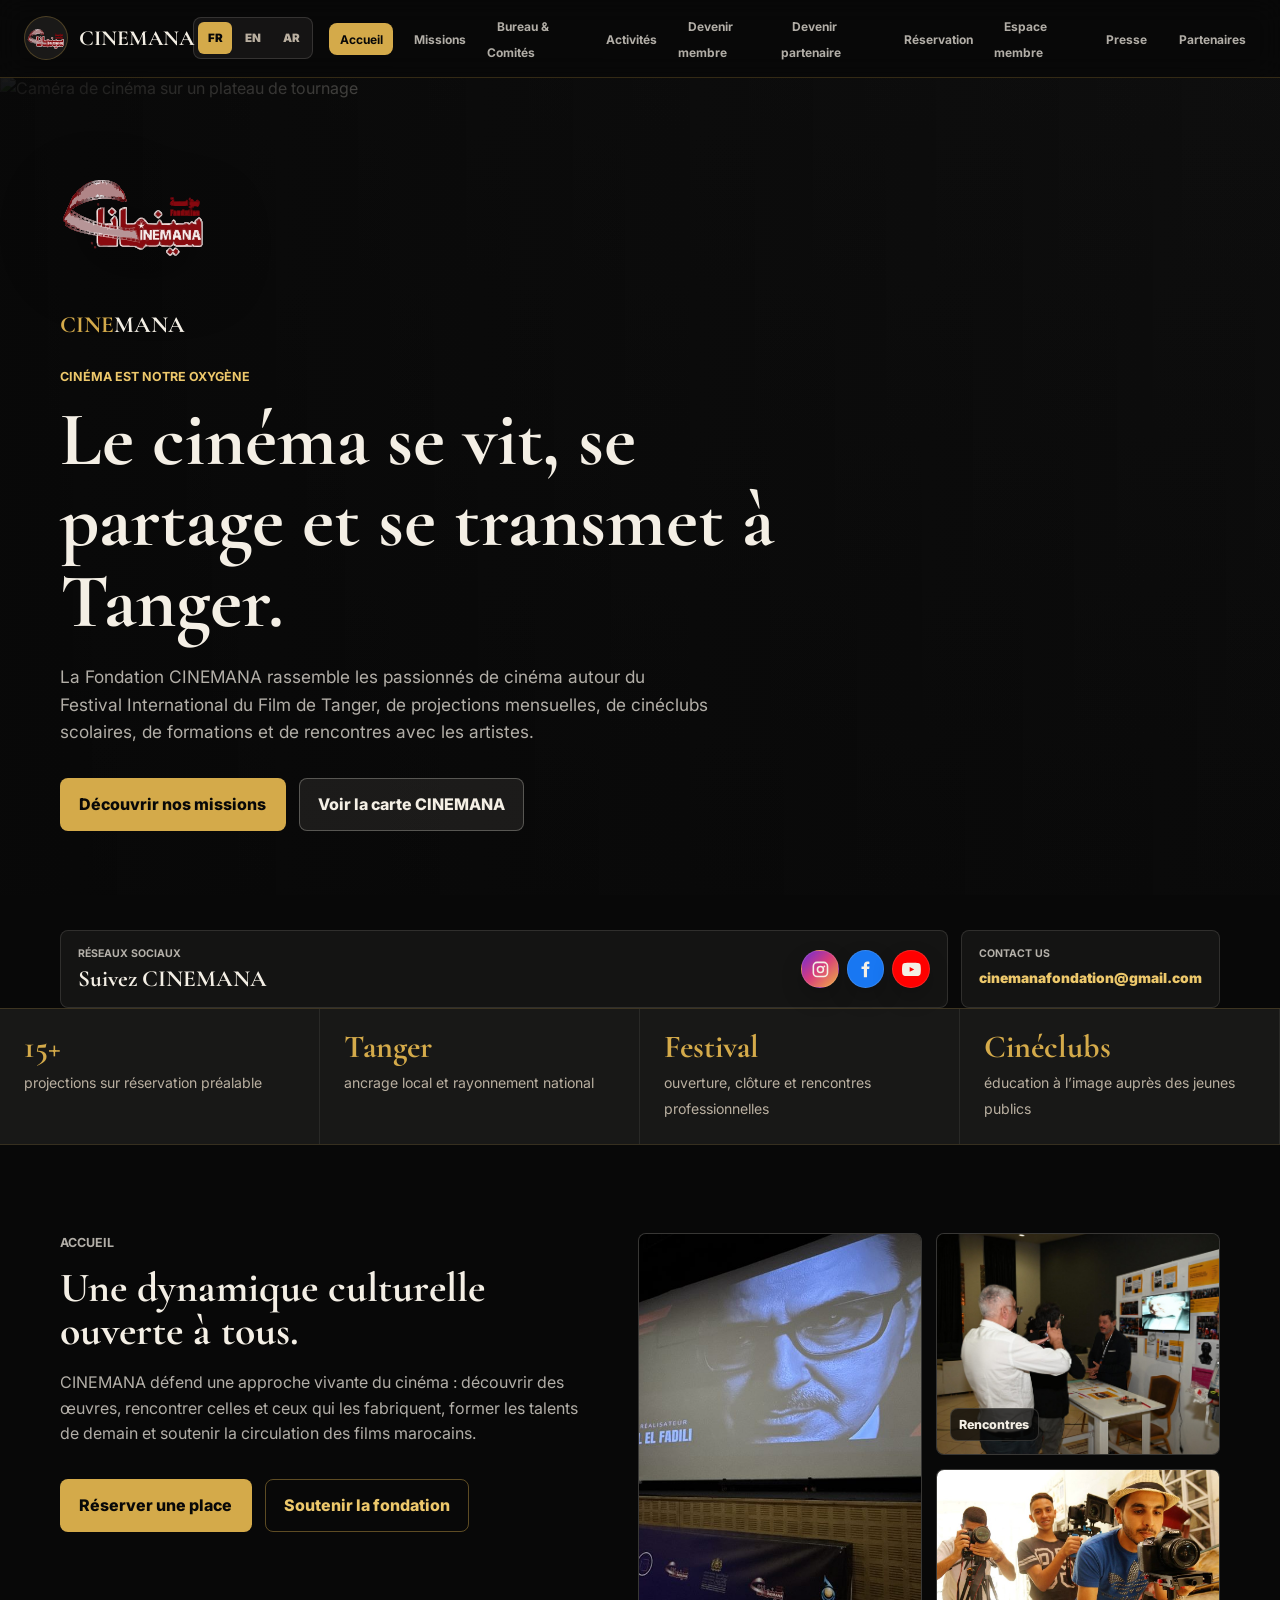
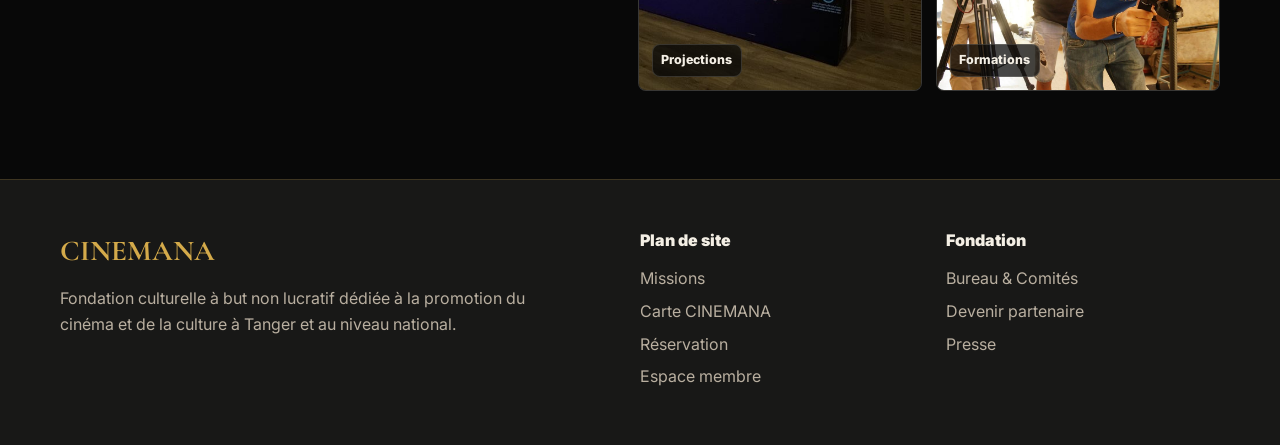
==== commit 744a6aab: "Add files via upload" ====
--- a/index.html
+++ b/index.html
@@ -11,7 +11,7 @@
   <link rel="preconnect" href="https://fonts.gstatic.com" crossorigin>
   <link rel="preconnect" href="https://images.unsplash.com">
   <link href="https://fonts.googleapis.com/css2?family=Cairo:wght@400;600;700;800&family=Cormorant+Garamond:wght@600;700&family=Inter:wght@400;500;600;700&display=swap" rel="stylesheet">
-  <link rel="stylesheet" href="style.css?v=20260526-ista-ntic">
+  <link rel="stylesheet" href="style.css?v=20260526-partner-paths">
 </head>
 <body>
   <nav class="site-nav" aria-label="Navigation principale">
@@ -686,31 +686,31 @@
           </div>
           <div class="partner-logo-grid partner-festival-grid">
             <a class="partner-logo-card linked" href="https://www.ccm.ma/" target="_blank" rel="noopener noreferrer" aria-label="Centre Cinematographique Marocain">
-              <img src="assets/partners/ccm.jpg?v=20260526-ista-ntic" alt="Centre Cinematographique Marocain">
+              <img src="assets/partners/logo ccm.jpeg?v=20260526-partner-paths" alt="Centre Cinematographique Marocain">
               <span id="partnersFestivalCcm">Centre Cinematographique Marocain</span>
             </a>
             <a class="partner-logo-card linked" href="https://tanger.ma/" target="_blank" rel="noopener noreferrer" aria-label="Commune de Tanger">
-              <img src="assets/partners/tanger-ma.jpg?v=20260526-ista-ntic" alt="Commune de Tanger">
+              <img src="assets/partners/jama3a.jpeg?v=20260526-partner-paths" alt="Commune de Tanger">
               <span id="partnersFestivalTanger">Commune de Tanger</span>
             </a>
             <a class="partner-logo-card linked" href="https://www.instagram.com/everydesign.ma?igsh=MTM4Mm01MTdmdmUyNw==" target="_blank" rel="noopener noreferrer" aria-label="Every Design">
-              <img src="assets/partners/every-design.png?v=20260526-ista-ntic" alt="Every Design">
+              <img src="assets/partners/every-design.png?v=20260526-partner-paths" alt="Every Design">
               <span id="partnersFestivalEveryDesign">Every Design</span>
             </a>
             <a class="partner-logo-card linked" href="https://www.tangerport.com/fr/port/" target="_blank" rel="noopener noreferrer" aria-label="Port de Tanger Ville">
-              <img src="assets/partners/sgptv.jpg?v=20260526-ista-ntic" alt="Port de Tanger Ville">
+              <img src="assets/partners/LOGO SGPTV VERSION Originale-02.jpg.jpeg?v=20260526-partner-paths" alt="Port de Tanger Ville">
               <span id="partnersFestivalSgpt">Port de Tanger Ville</span>
             </a>
             <a class="partner-logo-card linked" href="https://www.visittanger.com/fr/" target="_blank" rel="noopener noreferrer" aria-label="Conseil Regional du Tourisme">
-              <img src="assets/partners/crt.png?v=20260526-ista-ntic" alt="Conseil Regional du Tourisme">
+              <img src="assets/partners/logo-CRT.png?v=20260526-partner-paths" alt="Conseil Regional du Tourisme">
               <span id="partnersFestivalCrt">Conseil Regional du Tourisme</span>
             </a>
             <div class="partner-logo-card">
-              <img src="assets/partners/arrondissement-medina.jpg?v=20260526-ista-ntic" alt="Arrondissement Medina">
+              <img src="assets/partners/arrondissement medina.jpg.jpeg?v=20260526-partner-paths" alt="Arrondissement Medina">
               <span id="partnersFestivalMedina">Arrondissement Medina</span>
             </div>
             <div class="partner-logo-card">
-              <img src="assets/partners/boukmakh.png?v=20260526-ista-ntic" alt="Centre Culturel Ahmed Boukmakh">
+              <img src="assets/partners/Boukmakh logo.png?v=20260526-partner-paths" alt="Centre Culturel Ahmed Boukmakh">
               <span id="partnersFestivalBoukmakh">Centre Culturel Ahmed Boukmakh</span>
             </div>
           </div>
@@ -724,15 +724,15 @@
           </div>
           <div class="partner-logo-grid partner-residency-grid">
             <a class="partner-logo-card linked" href="https://www.lesnuitsmediterraneennes.com/18e-nuits-med-2025/" target="_blank" rel="noopener noreferrer" aria-label="Les Nuits MED">
-              <img src="assets/partners/nuits-med.png?v=20260526-ista-ntic" alt="Les Nuits MED">
+              <img src="assets/partners/nuits-med-white Logo rouge et noir-01.png?v=20260526-partner-paths" alt="Les Nuits MED">
               <span id="partnersResidencyNuitsMed">Les Nuits MED</span>
             </a>
             <a class="partner-logo-card linked" href="https://www.molisecinema.it/mc/" target="_blank" rel="noopener noreferrer" aria-label="MoliseCinema">
-              <img src="assets/partners/molise-cinema.png?v=20260526-ista-ntic" alt="MoliseCinema">
+              <img src="assets/partners/logo MOLISECINEMA PNG.png?v=20260526-partner-paths" alt="MoliseCinema">
               <span id="partnersResidencyMolise">MoliseCinema</span>
             </a>
             <a class="partner-logo-card linked" href="https://www.instagram.com/lagoramarsa?igsh=MWZwaXNmY3MxMzhsNg==" target="_blank" rel="noopener noreferrer" aria-label="Vues sur les Arts">
-              <img src="assets/partners/vues-sur-les-arts.png?v=20260526-ista-ntic" alt="Vues sur les Arts">
+              <img src="assets/partners/Logo vues sur les arts_Plan de travail 1 copie.png?v=20260526-partner-paths" alt="Vues sur les Arts">
               <span id="partnersResidencyVues">Vues sur les Arts</span>
             </a>
           </div>
@@ -746,15 +746,15 @@
           </div>
           <div class="partner-logo-grid partner-sin-grid">
             <a class="partner-logo-card linked" href="https://mjcc.gov.ma/ar/" target="_blank" rel="noopener noreferrer" aria-label="Ministère de la Jeunesse, de la Culture et de la Communication">
-              <img src="assets/partners/ministere-culture.png?v=20260526-ista-ntic" alt="Ministère de la Jeunesse, de la Culture et de la Communication">
+              <img src="assets/partners/ministere-culture.png?v=20260526-partner-paths" alt="Ministère de la Jeunesse, de la Culture et de la Communication">
               <span id="partnersSinMinistry">Ministère de la Jeunesse, de la Culture et de la Communication</span>
             </a>
             <a class="partner-logo-card linked" href="https://fnccm.com/" target="_blank" rel="noopener noreferrer" aria-label="Fédération Nationale des Ciné-Clubs au Maroc">
-              <img src="assets/partners/fnccm.jpg?v=20260526-ista-ntic" alt="Fédération Nationale des Ciné-Clubs au Maroc">
+              <img src="assets/partners/fnccm.jpg?v=20260526-partner-paths" alt="Fédération Nationale des Ciné-Clubs au Maroc">
               <span id="partnersSinFnccm">Fédération Nationale des Ciné-Clubs au Maroc</span>
             </a>
             <a class="partner-logo-card linked" href="https://www.instagram.com/istantic_tanger?igsh=MTdyb2l6eHpmN2lueQ==" target="_blank" rel="noopener noreferrer" aria-label="ISTA NTIC TANGER">
-              <img src="assets/partners/cad-tanger.png?v=20260526-ista-ntic" alt="ISTA NTIC TANGER">
+              <img src="assets/partners/CAD.png?v=20260526-partner-paths" alt="ISTA NTIC TANGER">
               <span id="partnersSinCad">ISTA NTIC TANGER</span>
             </a>
           </div>
@@ -789,8 +789,7 @@
       <div class="global-contact-panel">
         <p class="eyebrow" id="globalContactEyebrow">Contact us</p>
         <div class="global-contact-list">
-          <a id="globalContactEmail" href="mailto:cinemanafondation@gmail.com">cinemanafondation@gmail.com</a>
-          <span id="globalContactPhone">Téléphone et WhatsApp à ajouter</span>
+          <a id="globalContactEmail" href="mailto:cinemanafondation@gmail.com">cinemanafondation@gmail.com</a>
         </div>
       </div>
     </section>
@@ -927,8 +926,8 @@
   <script defer src="https://www.gstatic.com/firebasejs/12.7.0/firebase-auth-compat.js"></script>
   <script defer src="https://www.gstatic.com/firebasejs/12.7.0/firebase-firestore-compat.js"></script>
   <script defer src="https://cdn.jsdelivr.net/npm/@emailjs/browser@4/dist/email.min.js"></script>
-  <script defer src="script.js?v=20260526-ista-ntic"></script>
-  <script defer src="reservation-extension.js?v=20260526-ista-ntic"></script>
+  <script defer src="script.js?v=20260526-partner-paths"></script>
+  <script defer src="reservation-extension.js?v=20260526-partner-paths"></script>
 </body>
 </html>
 
